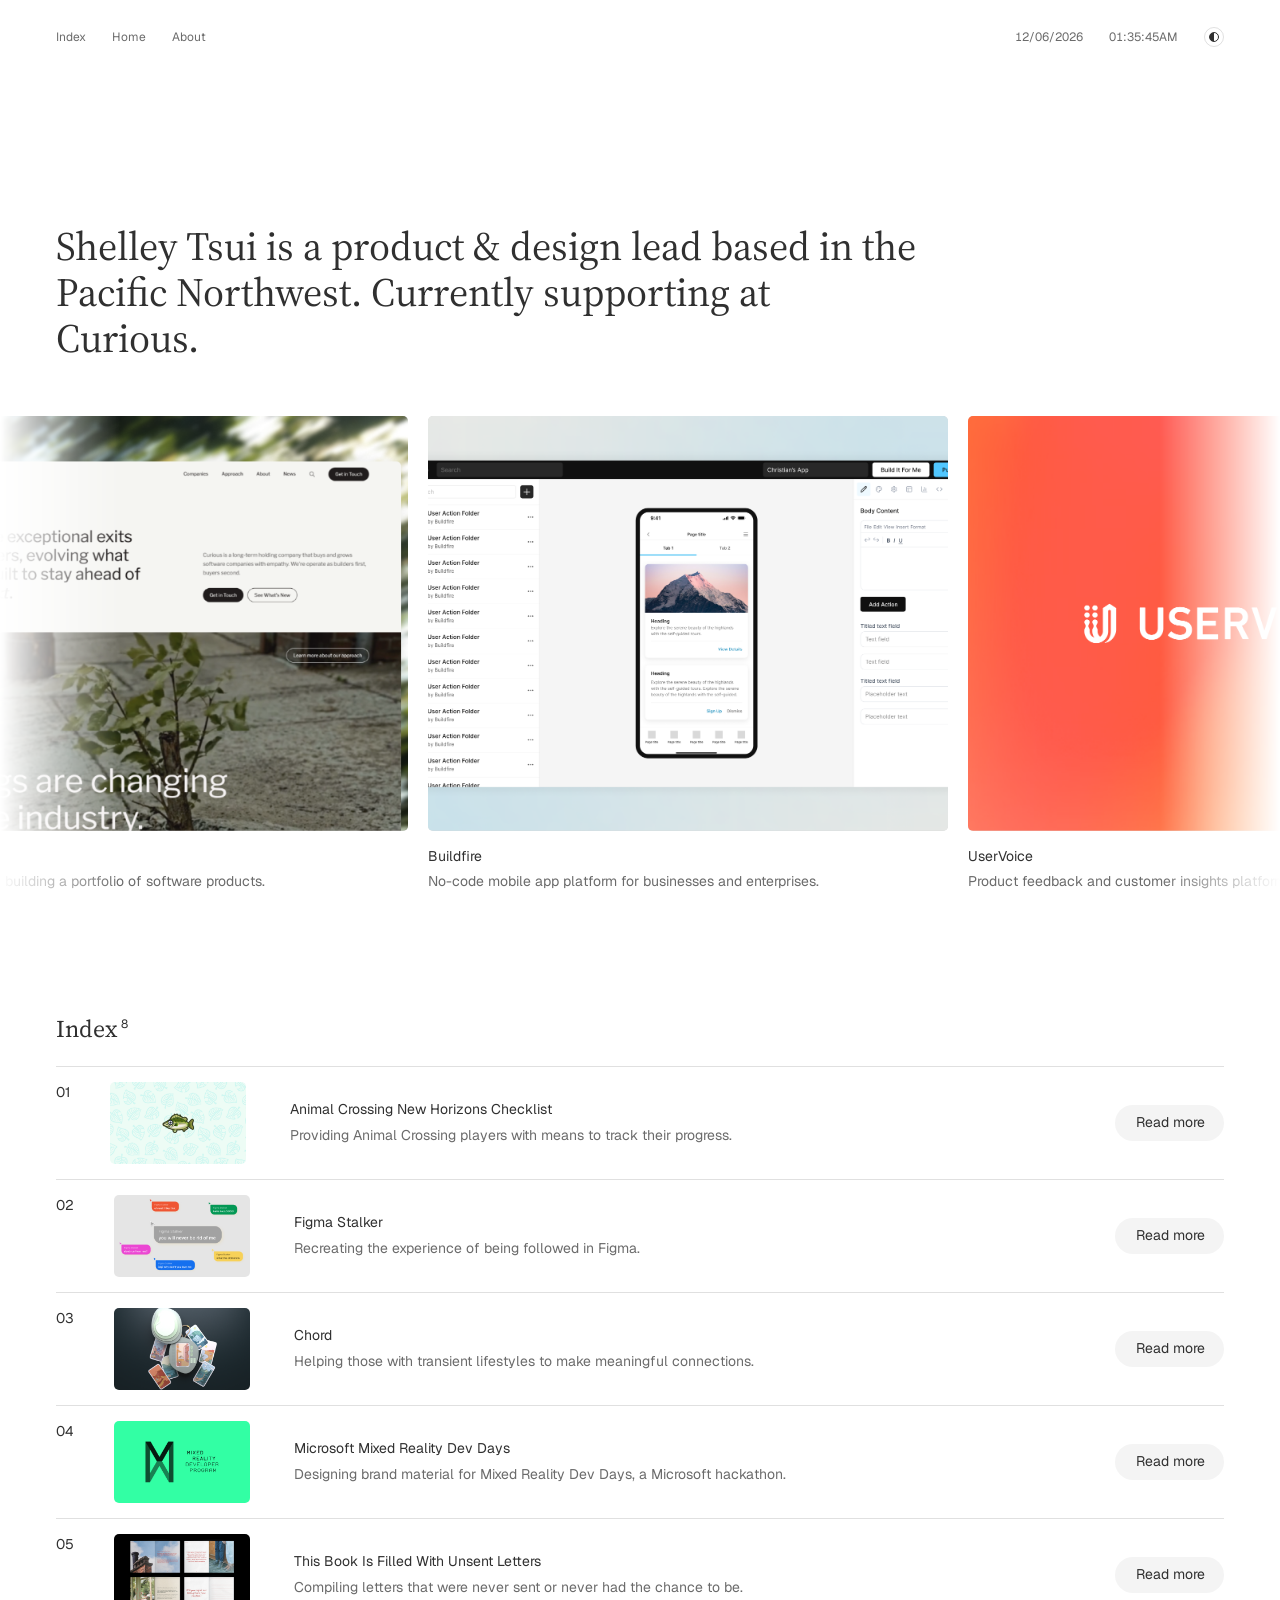
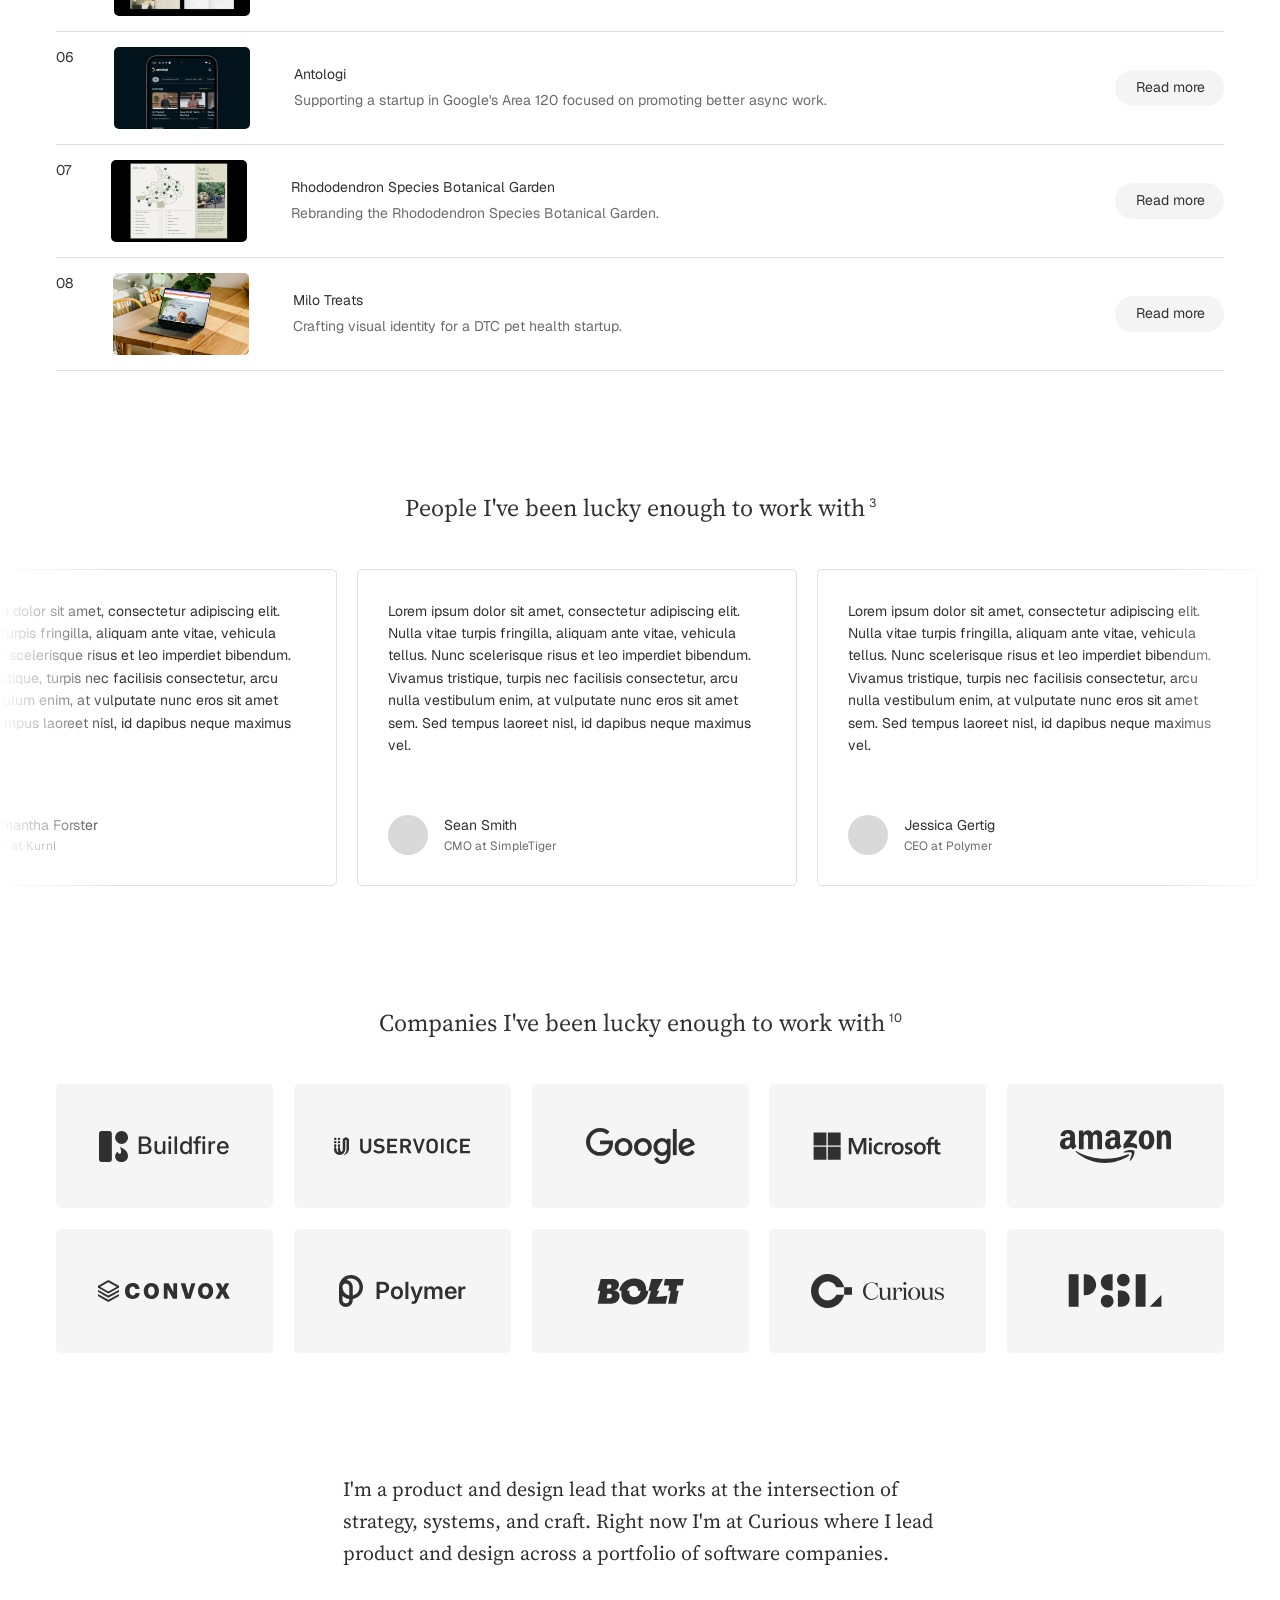
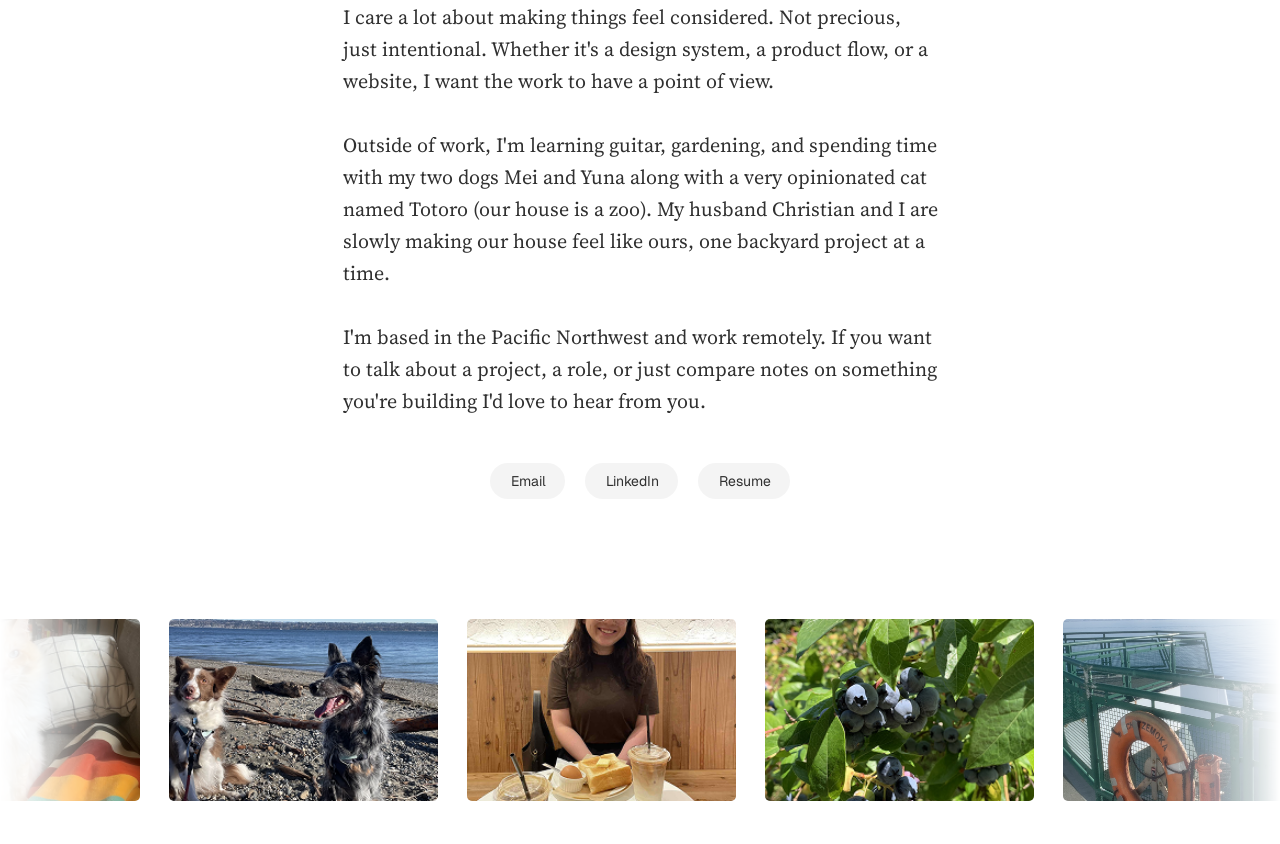
==== index.html @ ed786c02 "Keep the site out of search results while it is in progress noindex/nofollow on both pages. A robots" ====
<!DOCTYPE html>
<html lang="en">
<head>
  <meta charset="UTF-8" />
  <meta name="viewport" content="width=device-width, initial-scale=1.0" />
  <!-- Keeping the site out of search results while it is a work in progress.
       Delete this line to allow indexing. A robots.txt cannot do the job here:
       crawlers only read it from the host root (tsuishelley.github.io/robots.txt),
       which this repo does not serve. -->
  <meta name="robots" content="noindex, nofollow, noarchive, nosnippet, noimageindex" />
  <title>Shelley Tsui</title>
  <link rel="preconnect" href="https://fonts.googleapis.com" />
  <link rel="preconnect" href="https://fonts.gstatic.com" crossorigin />
  <link href="https://fonts.googleapis.com/css2?family=Geist:wght@400;500&family=Inter:wght@500;600&family=Source+Serif+4:opsz,wght@8..60,400&display=swap" rel="stylesheet" />
  <link rel="icon" type="image/png" href="images/favicon.png" />
  <link rel="stylesheet" href="styles.css" />
  <script src="theme.js"></script>
</head>
<body id="top">

  <header class="bar">
    <nav class="bar__nav">
      <a href="#index" class="bar__link">Index</a>
      <a href="#top" class="bar__link">Home</a>
      <a href="#about" class="bar__link">About</a>
    </nav>
    <div class="bar__right">
      <span class="bar__clock bar__date" id="clock-date"></span>
      <span class="bar__clock" id="clock-time"></span>
      <button class="theme-toggle" id="theme-toggle" aria-label="Toggle theme">
        <span class="theme-toggle__icon"></span>
      </button>
    </div>
  </header>

  <main>
    <section class="hero">
      <h1 class="hero__text">Shelley Tsui is a product &amp; design lead based in the Pacific Northwest. Currently supporting at Curious.</h1>
    </section>

    <div class="sections">

      <!-- Selected work -->
      <section class="featured reveal" aria-label="Selected work">
        <div class="marquee">
          <div class="marquee__track" data-loop>
            <article class="feature">
              <a href="project.html" class="feature__link">
                <img class="feature__image" src="images/curious.png" alt="Curious" />
              </a>
              <div class="meta">
                <h2 class="meta__title">Curious</h2>
                <p class="meta__desc">Holding company building a portfolio of software products.</p>
              </div>
            </article>
            <article class="feature">
              <a href="project.html" class="feature__link">
                <img class="feature__image" src="images/buildfire.png" alt="Buildfire" />
              </a>
              <div class="meta">
                <h2 class="meta__title">Buildfire</h2>
                <p class="meta__desc">No-code mobile app platform for businesses and enterprises.</p>
              </div>
            </article>
            <article class="feature">
              <a href="project.html" class="feature__link">
                <img class="feature__image" src="images/uservoice.png" alt="UserVoice" />
              </a>
              <div class="meta">
                <h2 class="meta__title">UserVoice</h2>
                <p class="meta__desc">Product feedback and customer insights platform.</p>
              </div>
            </article>
            <article class="feature">
              <a href="project.html" class="feature__link">
                <img class="feature__image" src="images/polymer.png" alt="Polymer" />
              </a>
              <div class="meta">
                <h2 class="meta__title">Polymer</h2>
                <p class="meta__desc">An applicant tracking system that streamlines the hiring process.</p>
              </div>
            </article>
            <article class="feature">
              <a href="project.html" class="feature__link">
                <img class="feature__image" src="images/convox.png" alt="Convox" />
              </a>
              <div class="meta">
                <h2 class="meta__title">Convox</h2>
                <p class="meta__desc">Open-source cloud deployment platform built on AWS.</p>
              </div>
            </article>
          </div>
        </div>
      </section>

      <!-- Index -->
      <section id="index" class="index reveal">
        <h2 class="s-title">Index<sup class="s-title__count">8</sup></h2>
        <ul class="index__list">

          <li class="index__item">
            <div class="index__row">
              <div class="index__lead">
                <span class="index__num">01</span>
                <div class="index__thumb" style="background-image:url('images/acnh.png')"></div>
              </div>
              <div class="index__info">
                <h3 class="index__title">Animal Crossing New Horizons Checklist</h3>
                <p class="index__desc">Providing Animal Crossing players with means to track their progress.</p>
              </div>
              <a href="project.html" class="pill-btn">Read more</a>
            </div>
          </li>

          <li class="index__item">
            <div class="index__row">
              <div class="index__lead">
                <span class="index__num">02</span>
                <div class="index__thumb" style="background-image:url('images/figma%20stalker.png')"></div>
              </div>
              <div class="index__info">
                <h3 class="index__title">Figma Stalker</h3>
                <p class="index__desc">Recreating the experience of being followed in Figma.</p>
              </div>
              <a href="project.html" class="pill-btn">Read more</a>
            </div>
          </li>

          <li class="index__item">
            <div class="index__row">
              <div class="index__lead">
                <span class="index__num">03</span>
                <div class="index__thumb" style="background-image:url('images/chord.png')"></div>
              </div>
              <div class="index__info">
                <h3 class="index__title">Chord</h3>
                <p class="index__desc">Helping those with transient lifestyles to make meaningful connections.</p>
              </div>
              <a href="project.html" class="pill-btn">Read more</a>
            </div>
          </li>

          <li class="index__item">
            <div class="index__row">
              <div class="index__lead">
                <span class="index__num">04</span>
                <div class="index__thumb" style="background-image:url('images/mrdd.png')"></div>
              </div>
              <div class="index__info">
                <h3 class="index__title">Microsoft Mixed Reality Dev Days</h3>
                <p class="index__desc">Designing brand material for Mixed Reality Dev Days, a Microsoft hackathon.</p>
              </div>
              <a href="project.html" class="pill-btn">Read more</a>
            </div>
          </li>

          <li class="index__item">
            <div class="index__row">
              <div class="index__lead">
                <span class="index__num">05</span>
                <div class="index__thumb" style="background-image:url('images/unsent-letters.png')"></div>
              </div>
              <div class="index__info">
                <h3 class="index__title">This Book Is Filled With Unsent Letters</h3>
                <p class="index__desc">Compiling letters that were never sent or never had the chance to be.</p>
              </div>
              <a href="project.html" class="pill-btn">Read more</a>
            </div>
          </li>

          <li class="index__item">
            <div class="index__row">
              <div class="index__lead">
                <span class="index__num">06</span>
                <div class="index__thumb" style="background-image:url('images/antologi.png')"></div>
              </div>
              <div class="index__info">
                <h3 class="index__title">Antologi</h3>
                <p class="index__desc">Supporting a startup in Google's Area 120 focused on promoting better async work.</p>
              </div>
              <a href="project.html" class="pill-btn">Read more</a>
            </div>
          </li>

          <li class="index__item">
            <div class="index__row">
              <div class="index__lead">
                <span class="index__num">07</span>
                <div class="index__thumb" style="background-image:url('images/rsbg.png')"></div>
              </div>
              <div class="index__info">
                <h3 class="index__title">Rhododendron Species Botanical Garden</h3>
                <p class="index__desc">Rebranding the Rhododendron Species Botanical Garden.</p>
              </div>
              <a href="project.html" class="pill-btn">Read more</a>
            </div>
          </li>

          <li class="index__item">
            <div class="index__row">
              <div class="index__lead">
                <span class="index__num">08</span>
                <div class="index__thumb" style="background-image:url('images/milo.png')"></div>
              </div>
              <div class="index__info">
                <h3 class="index__title">Milo Treats</h3>
                <p class="index__desc">Crafting visual identity for a DTC pet health startup.</p>
              </div>
              <a href="project.html" class="pill-btn">Read more</a>
            </div>
          </li>

        </ul>
      </section>

      <!-- People ─ PLACEHOLDER COPY: swap the three blockquotes for real quotes -->
      <section id="people" class="people reveal">
        <h2 class="s-title s-title--center">People I've been lucky enough to work with<sup class="s-title__count">3</sup></h2>
        <div class="marquee">
          <div class="marquee__track" data-loop>
            <figure class="quote">
              <blockquote class="quote__text">Lorem ipsum dolor sit amet, consectetur adipiscing elit. Nulla vitae turpis fringilla, aliquam ante vitae, vehicula tellus. Nunc scelerisque risus et leo imperdiet bibendum. Vivamus tristique, turpis nec facilisis consectetur, arcu nulla vestibulum enim, at vulputate nunc eros sit amet sem. Sed tempus laoreet nisl, id dapibus neque maximus vel.</blockquote>
              <figcaption class="quote__author">
                <div class="quote__avatar"></div>
                <div class="quote__who">
                  <span class="quote__name">Samantha Forster</span>
                  <span class="quote__role">SVP at Kurnl</span>
                </div>
              </figcaption>
            </figure>
            <figure class="quote">
              <blockquote class="quote__text">Lorem ipsum dolor sit amet, consectetur adipiscing elit. Nulla vitae turpis fringilla, aliquam ante vitae, vehicula tellus. Nunc scelerisque risus et leo imperdiet bibendum. Vivamus tristique, turpis nec facilisis consectetur, arcu nulla vestibulum enim, at vulputate nunc eros sit amet sem. Sed tempus laoreet nisl, id dapibus neque maximus vel.</blockquote>
              <figcaption class="quote__author">
                <div class="quote__avatar"></div>
                <div class="quote__who">
                  <span class="quote__name">Sean Smith</span>
                  <span class="quote__role">CMO at SimpleTiger</span>
                </div>
              </figcaption>
            </figure>
            <figure class="quote">
              <blockquote class="quote__text">Lorem ipsum dolor sit amet, consectetur adipiscing elit. Nulla vitae turpis fringilla, aliquam ante vitae, vehicula tellus. Nunc scelerisque risus et leo imperdiet bibendum. Vivamus tristique, turpis nec facilisis consectetur, arcu nulla vestibulum enim, at vulputate nunc eros sit amet sem. Sed tempus laoreet nisl, id dapibus neque maximus vel.</blockquote>
              <figcaption class="quote__author">
                <div class="quote__avatar"></div>
                <div class="quote__who">
                  <span class="quote__name">Jessica Gertig</span>
                  <span class="quote__role">CEO at Polymer</span>
                </div>
              </figcaption>
            </figure>
          </div>
        </div>
      </section>

      <!-- Companies ─ data-tooltip is the cursor-following hover blurb.
           Three still read "TODO: describe this work" (Amazon, Bolt, PSL). -->
      <section id="companies" class="companies reveal">
        <h2 class="s-title s-title--center">Companies I've been lucky enough to work with<sup class="s-title__count">10</sup></h2>
        <ul class="logo-grid">
          <li class="logo-tile" data-tooltip="Helping support in brand, product, and strategy when it comes to leadership">
            <div class="logo-lockup logo--buildfire">
              <img src="images/logos/buildfire-mark.svg" alt="" />
              <span class="logo-word">Buildfire</span>
            </div>
          </li>
          <li class="logo-tile" data-tooltip="Product and design work across their feedback and customer insights platform">
            <div class="logo-lockup logo--uservoice">
              <img src="images/logos/uservoice.svg" alt="UserVoice" />
            </div>
          </li>
          <li class="logo-tile" data-tooltip="Design support for Antologi, a startup inside Google's Area 120 focused on async work">
            <div class="logo-lockup logo--google">
              <img src="images/logos/google.svg" alt="Google" />
            </div>
          </li>
          <li class="logo-tile" data-tooltip="Brand material for Mixed Reality Dev Days, a Microsoft hackathon">
            <div class="logo-lockup logo--microsoft">
              <img src="images/logos/microsoft-tile.svg" alt="Microsoft" />
            </div>
          </li>
          <li class="logo-tile" data-tooltip="TODO: describe this work">
            <div class="logo-lockup logo--amazon">
              <img src="images/logos/amazon.svg" alt="Amazon" />
            </div>
          </li>
          <li class="logo-tile" data-tooltip="Product and design for an open-source cloud deployment platform built on AWS">
            <div class="logo-lockup logo--convox">
              <img class="logo-mark" src="images/logos/convox-mark.svg" alt="" />
              <img class="logo-type" src="images/logos/convox-word.svg" alt="Convox" />
            </div>
          </li>
          <li class="logo-tile" data-tooltip="Product and design for an applicant tracking system that streamlines hiring">
            <div class="logo-lockup logo--polymer">
              <img src="images/logos/polymer-mark.svg" alt="" />
              <span class="logo-word">Polymer</span>
            </div>
          </li>
          <li class="logo-tile" data-tooltip="TODO: describe this work">
            <div class="logo-lockup logo--bolt">
              <img src="images/logos/bolt-tile.svg" alt="Bolt" />
            </div>
          </li>
          <li class="logo-tile" data-tooltip="Leading product and design across a portfolio of software companies">
            <div class="logo-lockup logo--curious">
              <img class="logo-mark" src="images/logos/curious-mark.svg" alt="" />
              <img class="logo-type" src="images/logos/curious-word.svg" alt="Curious" />
            </div>
          </li>
          <li class="logo-tile" data-tooltip="TODO: describe this work">
            <div class="logo-lockup logo--psl">
              <img src="images/logos/psl-tile.svg" alt="PSL" />
            </div>
          </li>
        </ul>
      </section>

      <!-- About -->
      <section id="about" class="about reveal">
        <div class="about__bio">
          <p>I'm a product and design lead that works at the intersection of strategy, systems, and craft. Right now I'm at Curious where I lead product and design across a portfolio of software companies.</p>
          <p>I care a lot about making things feel considered. Not precious, just intentional. Whether it's a design system, a product flow, or a website, I want the work to have a point of view.</p>
          <p>Outside of work, I'm learning guitar, gardening, and spending time with my two dogs Mei and Yuna along with a very opinionated cat named Totoro (our house is a zoo). My husband Christian and I are slowly making our house feel like ours, one backyard project at a time.</p>
          <p>I'm based in the Pacific Northwest and work remotely. If you want to talk about a project, a role, or just compare notes on something you're building I'd love to hear from you.</p>
        </div>
        <div class="about__links">
          <a href="mailto:shelley@curious.vc" class="pill-btn">Email</a>
          <a href="https://www.linkedin.com/in/shelley-tsui/" class="pill-btn" target="_blank" rel="noopener">LinkedIn</a>
          <a href="#" class="pill-btn">Resume</a>
        </div>
      </section>

    </div>

    <!-- Photo strip -->
    <div class="marquee strip">
      <div class="marquee__track" data-loop>
        <div class="strip__slide" style="background-image:url('images/totoro.png')"></div>
        <div class="strip__slide" style="background-image:url('images/mei-and-yuna.png')"></div>
        <div class="strip__slide" style="background-image:url('images/japan-pic.png')"></div>
        <div class="strip__slide" style="background-image:url('images/blueberries.png')"></div>
        <div class="strip__slide" style="background-image:url('images/ferry.png')"></div>
        <div class="strip__slide" style="background-image:url('images/daisy.png')"></div>
      </div>
    </div>
  </main>

  <script>
    // Live date + time in the top bar, matching the design's 08/18/2026 · 02:10:48PM
    const dateEl = document.getElementById('clock-date');
    const timeEl = document.getElementById('clock-time');
    const pad = n => String(n).padStart(2, '0');

    function tick() {
      const d = new Date();
      dateEl.textContent = `${pad(d.getMonth() + 1)}/${pad(d.getDate())}/${d.getFullYear()}`;
      const h = d.getHours();
      timeEl.textContent = `${pad(h % 12 || 12)}:${pad(d.getMinutes())}:${pad(d.getSeconds())}${h < 12 ? 'AM' : 'PM'}`;
    }
    tick();
    setInterval(tick, 1000);

    // Marquees drift on their own, and hand off to normal horizontal
    // scrolling while the pointer is over them (or a card inside has focus).
    // Both modes move the same scrollLeft, so the handoff never jumps.
    const reducedMotion = matchMedia('(prefers-reduced-motion: reduce)');

    document.querySelectorAll('.marquee').forEach(marquee => {
      const track = marquee.querySelector('.marquee__track[data-loop]');
      if (!track) return;

      const originals = [...track.children];
      let setWidth = 0;
      let pos = 0;
      let hovered = false;
      let focused = false;
      let resumeTimer = null;

      function clone() {
        originals.forEach(node => {
          const copy = node.cloneNode(true);
          copy.setAttribute('aria-hidden', 'true');
          copy.querySelectorAll('a, button').forEach(el => el.setAttribute('tabindex', '-1'));
          track.append(copy);
        });
      }

      function build() {
        [...track.children].slice(originals.length).forEach(node => node.remove());
        marquee.classList.add('marquee--ready');
        setWidth = track.scrollWidth;
        // enough copies that the middle set always has a full screen on
        // either side of it, so wrapping by one set is never visible
        while (track.scrollWidth < setWidth * 2 + marquee.clientWidth) clone();
        pos = setWidth;
        marquee.scrollLeft = pos;
      }

      function wrap() {
        if (pos >= setWidth * 2) { pos -= setWidth; return true; }
        if (pos < setWidth) { pos += setWidth; return true; }
        return false;
      }

      let last = 0;
      function frame(now) {
        const dt = last ? Math.min((now - last) / 1000, 0.05) : 0;
        last = now;
        const paused = hovered || focused || reducedMotion.matches;

        if (paused) {
          pos = marquee.scrollLeft;
          if (wrap()) marquee.scrollLeft = pos;
        } else {
          pos += parseFloat(getComputedStyle(marquee).getPropertyValue('--marquee-speed')) * dt;
          wrap();
          marquee.scrollLeft = pos;
        }
        requestAnimationFrame(frame);
      }

      marquee.addEventListener('pointerenter', () => {
        clearTimeout(resumeTimer);
        hovered = true;
      });
      marquee.addEventListener('pointerleave', e => {
        clearTimeout(resumeTimer);
        // let touch momentum settle before taking the scroll back over
        const delay = e.pointerType === 'touch' ? 1200 : 0;
        resumeTimer = setTimeout(() => { hovered = false; }, delay);
      });
      marquee.addEventListener('focusin', () => { focused = true; });
      marquee.addEventListener('focusout', () => { focused = false; });

      let resizeTimer = null;
      addEventListener('resize', () => {
        clearTimeout(resizeTimer);
        resizeTimer = setTimeout(build, 200);
      });

      build();
      requestAnimationFrame(frame);
    });

    // One tooltip element, moved to the cursor while a company tile is hovered.
    const tip = document.createElement('div');
    tip.className = 'tooltip';
    tip.setAttribute('role', 'tooltip');
    document.body.append(tip);

    function placeTip(e) {
      const edge = 12;
      const { width, height } = tip.getBoundingClientRect();
      // keep it on screen horizontally, and drop it below the cursor when
      // there isn't room for it above
      const x = Math.min(Math.max(e.clientX, width / 2 + edge), innerWidth - width / 2 - edge);
      tip.classList.toggle('tooltip--flip', e.clientY - height - 14 < edge);
      tip.style.left = `${x}px`;
      tip.style.top = `${e.clientY}px`;
    }

    const hideTip = () => tip.classList.remove('tooltip--visible');

    document.querySelectorAll('.logo-tile[data-tooltip]').forEach(tile => {
      tile.addEventListener('pointerenter', e => {
        if (e.pointerType === 'touch') return;
        tip.textContent = tile.dataset.tooltip;
        placeTip(e);
        tip.classList.add('tooltip--visible');
      });
      tile.addEventListener('pointermove', placeTip);
      tile.addEventListener('pointerleave', hideTip);
    });

    // belt and braces: a tile can lose the pointer without a leave event
    // (cursor exits the window, page scrolls out from under it)
    addEventListener('scroll', hideTip, { passive: true });
    addEventListener('blur', hideTip);
    document.addEventListener('pointerleave', hideTip);

    const observer = new IntersectionObserver((entries) => {
      entries.forEach(entry => {
        if (entry.isIntersecting) {
          entry.target.classList.add('reveal--visible');
          observer.unobserve(entry.target);
        }
      });
    }, { threshold: 0.1 });

    document.querySelectorAll('.reveal').forEach(el => observer.observe(el));

    const itemObserver = new IntersectionObserver((entries) => {
      entries.forEach(entry => {
        if (entry.isIntersecting) {
          entry.target.querySelectorAll('.index__item').forEach((item, i) => {
            setTimeout(() => item.classList.add('fade-in'), i * 80);
          });
          itemObserver.unobserve(entry.target);
        }
      });
    }, { threshold: 0.05 });

    const indexSection = document.querySelector('.index');
    if (indexSection) itemObserver.observe(indexSection);
  </script>
</body>
</html>
---- styles.css ----
*, *::before, *::after {
  box-sizing: border-box;
  margin: 0;
  padding: 0;
}

::selection {
  background: #303030;
  color: #f7f7f7;
}

:root {
  --color-bg: #ffffff;
  --color-text: #303030;
  --color-text-muted: #6b6b6b;
  --color-pill-bg: rgba(48, 48, 48, 0.05);
  --color-pill-bg-hover: rgba(48, 48, 48, 0.1);
  --color-placeholder: #d9d9d9;
  --color-divider: rgba(48, 48, 48, 0.15);
  --color-tile: #f5f5f5;

  --font: 'Geist', sans-serif;
  --font-serif: 'Source Serif 4', 'Source Serif Pro', serif;
  --font-logo: 'Inter', sans-serif;

  --page-px: 102px;
  --section-gap: 160px;
  --radius: 5px;
  --bar-h: 73px;

  --logo-filter: none;
  --logo-color: var(--color-text);
}

[data-theme="dark"] {
  --color-bg: #141414;
  --color-text: #e6e6e6;
  --color-text-muted: #8f8f8f;
  --color-pill-bg: rgba(230, 230, 230, 0.07);
  --color-pill-bg-hover: rgba(230, 230, 230, 0.12);
  --color-placeholder: #2a2a2a;
  --color-divider: rgba(230, 230, 230, 0.12);
  --color-tile: rgba(230, 230, 230, 0.05);

  /* force the single-fill marks to pure white, whatever their source colour */
  --logo-filter: brightness(0) invert(1);
  --logo-color: #ffffff;
}

[data-theme="dark"] ::selection {
  background: #e6e6e6;
  color: #141414;
}

html {
  font-family: var(--font);
  font-size: 14px;
  background-color: var(--color-bg);
  color: var(--color-text);
  -webkit-font-smoothing: antialiased;
  scroll-behavior: smooth;
}

body {
  min-height: 100vh;
  max-width: 1440px;
  margin: 0 auto;
  background-color: var(--color-bg);
}

img {
  display: block;
  max-width: 100%;
}

/* ─── Top bar ─────────────────────────────────────────── */

.bar {
  position: sticky;
  top: 0;
  z-index: 10;
  height: var(--bar-h);
  display: flex;
  align-items: center;
  justify-content: space-between;
  gap: 24px;
  padding: 0 var(--page-px);
  background: var(--color-bg);
}

.bar__nav,
.bar__right {
  display: flex;
  align-items: center;
  gap: 26px;
  font-size: 12px;
  line-height: normal;
  color: var(--color-text-muted);
  white-space: nowrap;
}

.bar__link {
  color: var(--color-text-muted);
  text-decoration: none;
  transition: color 0.15s;
}

.bar__link:hover {
  color: var(--color-text);
}

.bar__clock {
  font-variant-numeric: tabular-nums;
}

/* ─── Theme toggle ────────────────────────────────────── */

.theme-toggle {
  width: 20px;
  height: 20px;
  border-radius: 50%;
  border: 1px solid var(--color-divider);
  background: transparent;
  cursor: pointer;
  padding: 0;
  display: flex;
  align-items: center;
  justify-content: center;
  transition: border-color 0.2s;
  flex-shrink: 0;
}

.theme-toggle:hover {
  border-color: var(--color-text);
}

/* half-filled circle: right half is text color, left half is bg */
.theme-toggle__icon {
  width: 10px;
  height: 10px;
  border-radius: 50%;
  background: linear-gradient(to right, var(--color-text) 50%, transparent 50%);
  border: 1px solid var(--color-text);
  box-sizing: border-box;
}

/* ─── Hero ────────────────────────────────────────────── */

.hero {
  padding: 202px var(--page-px) 0;
}

.hero__text {
  font-family: var(--font-serif);
  font-size: 48px;
  font-weight: 400;
  line-height: 1.15;
  color: var(--color-text);
  max-width: 865px;
}

/* ─── Sections wrapper ────────────────────────────────── */

.sections {
  display: flex;
  flex-direction: column;
  gap: var(--section-gap);
  padding: 55px var(--page-px) 0;
}

/* scroll offset so the sticky bar doesn't overlap headings */
#index,
#about,
#people,
#companies {
  scroll-margin-top: calc(var(--bar-h) + 20px);
}

/* ─── Section title + superscript counter ─────────────── */

.s-title {
  font-family: var(--font-serif);
  font-size: 24px;
  font-weight: 400;
  line-height: 1.4;
  color: var(--color-text);
}

.s-title--center {
  text-align: center;
}

.s-title__count {
  font-family: var(--font);
  font-size: 12px;
  font-weight: 400;
  line-height: 1;
  vertical-align: super;
  margin-left: 4px;
}

/* ─── Pill button ─────────────────────────────────────── */

.pill-btn {
  display: inline-flex;
  align-items: center;
  justify-content: center;
  height: 36px;
  padding: 8px 19px 8px 21px;
  background: var(--color-pill-bg);
  border: none;
  border-radius: 100px;
  font-family: var(--font);
  font-size: 14px;
  font-weight: 400;
  line-height: 1.5;
  color: var(--color-text);
  white-space: nowrap;
  cursor: pointer;
  text-decoration: none;
  transition: background 0.15s;
  flex-shrink: 0;
}

.pill-btn:hover {
  background: var(--color-pill-bg-hover);
}

/* ─── Marquee ─────────────────────────────────────────── */
/* A full-bleed row that auto-scrolls when idle and becomes a plain
   horizontal scroller while hovered/focused. Both modes drive the same
   native scrollLeft (see index.html), so handing off between them never
   jumps. JS clones the item set enough times that scrollLeft can be kept
   inside the middle set and wrapped by exactly one set width — seamless
   in either direction. The gap lives on each item rather than on the flex
   container so one set width includes its trailing gap. */

.marquee {
  position: relative;
  margin-left: calc(-1 * var(--page-px));
  margin-right: calc(-1 * var(--page-px));
  overflow-x: auto;
  overflow-y: hidden;
  overscroll-behavior-x: contain;
  scroll-behavior: auto;
  scrollbar-width: none;
  -ms-overflow-style: none;

  --marquee-gap: 20px;
  --marquee-speed: 60; /* px per second, read by JS */
  --marquee-fade: 120px;

  -webkit-mask-image: linear-gradient(to right, transparent, #000 var(--marquee-fade), #000 calc(100% - var(--marquee-fade)), transparent);
          mask-image: linear-gradient(to right, transparent, #000 var(--marquee-fade), #000 calc(100% - var(--marquee-fade)), transparent);
}

.marquee::-webkit-scrollbar {
  display: none;
}

.marquee__track {
  display: flex;
  align-items: stretch;
  width: max-content;
  /* before JS clones the set, keep the first item on the page gutter */
  padding-left: var(--page-px);
}

.marquee--ready .marquee__track {
  padding-left: 0;
}

.marquee__track > * {
  margin-right: var(--marquee-gap);
  flex-shrink: 0;
}

.people .marquee {
  --marquee-speed: 55;
}

/* ─── Featured work ───────────────────────────────────── */

.feature {
  display: flex;
  flex-direction: column;
  gap: 16px;
  width: 608px;
  flex-shrink: 0;
}

.feature__link {
  display: block;
  border-radius: var(--radius);
  overflow: hidden;
  background: var(--color-placeholder);
  aspect-ratio: 608 / 485;
}

.feature__image {
  width: 100%;
  height: 100%;
  object-fit: cover;
  transition: transform 0.35s ease;
}

.feature__link:hover .feature__image {
  transform: scale(1.03);
}

.meta {
  display: flex;
  flex-direction: column;
  gap: 5px;
}

.meta__title {
  font-size: 14px;
  font-weight: 400;
  line-height: 1.4;
  color: var(--color-text);
}

.meta__desc {
  font-size: 14px;
  font-weight: 400;
  line-height: 1.5;
  color: var(--color-text-muted);
}

/* ─── Index ───────────────────────────────────────────── */

.index {
  display: flex;
  flex-direction: column;
  gap: 20px;
}

.index__list {
  list-style: none;
  border-top: 1px solid var(--color-divider);
}

.index__item {
  border-bottom: 1px solid var(--color-divider);
  opacity: 0;
  transform: translateY(18px);
  transition: opacity 0.5s ease, transform 0.5s ease;
}

.index__item.fade-in {
  opacity: 1;
  transform: translateY(0);
}

.index__row {
  display: flex;
  align-items: center;
  gap: 56px;
  padding: 15px 0;
}

.index__lead {
  display: flex;
  align-items: flex-start;
  gap: 40px;
  flex-shrink: 0;
}

.index__num {
  font-size: 14px;
  line-height: 1.5;
  color: var(--color-text);
  flex-shrink: 0;
}

.index__thumb {
  width: 136px;
  height: 82px;
  border-radius: var(--radius);
  background-color: var(--color-placeholder);
  background-size: cover;
  background-position: center;
  flex-shrink: 0;
}

.index__info {
  flex: 1 0 0;
  min-width: 0;
  display: flex;
  flex-direction: column;
  justify-content: center;
  gap: 5px;
}

.index__title {
  font-size: 14px;
  font-weight: 400;
  line-height: 1.4;
  color: var(--color-text);
}

.index__desc {
  font-size: 14px;
  font-weight: 400;
  line-height: 1.5;
  color: var(--color-text-muted);
}

/* ─── People / testimonials ───────────────────────────── */

.people,
.companies {
  display: flex;
  flex-direction: column;
  gap: 44px;
}

.quote {
  display: flex;
  flex-direction: column;
  gap: 59px;
  width: 506px;
  flex-shrink: 0;
  padding: 30px;
  border: 1px solid var(--color-divider);
  border-radius: var(--radius);
}

.quote__text {
  font-size: 14px;
  font-weight: 400;
  line-height: 1.6;
  color: var(--color-text);
}

.quote__author {
  display: flex;
  align-items: center;
  gap: 16px;
  margin-top: auto;
}

.quote__avatar {
  width: 40px;
  height: 40px;
  border-radius: 50%;
  background-color: var(--color-placeholder);
  background-size: cover;
  background-position: center;
  flex-shrink: 0;
}

.quote__who {
  display: flex;
  flex-direction: column;
  gap: 2px;
}

.quote__name {
  font-size: 14px;
  line-height: 1.4;
  color: var(--color-text);
}

.quote__role {
  font-size: 12px;
  line-height: 1.5;
  color: var(--color-text-muted);
}

/* ─── Companies ───────────────────────────────────────── */

.logo-grid {
  list-style: none;
  display: grid;
  grid-template-columns: repeat(5, 1fr);
  gap: 21px;
}

.logo-tile {
  container-type: inline-size;
  display: flex;
  align-items: center;
  justify-content: center;
  aspect-ratio: 230 / 131.826;
  border-radius: var(--radius);
  background: var(--color-tile);
}

.logo-lockup {
  display: flex;
  align-items: center;
}

.logo-tile img {
  filter: var(--logo-filter);
}

.logo-word {
  font-family: var(--font-logo);
  color: var(--logo-color);
  line-height: 1;
  white-space: nowrap;
}

/* Each mark keeps the outer/inner geometry it has in the design, expressed
   as a share of the tile width (1cqw = 1% of tile) so it scales cleanly. */
.logo--buildfire { gap: 3.800cqw; }
.logo--buildfire img { width: 13.535cqw; height: 14.368cqw; }
.logo--buildfire .logo-word { font-size: 11.130cqw; font-weight: 500; }

.logo--uservoice img { width: 62.818cqw; height: 8.602cqw; }

.logo--google img { width: 50.438cqw; height: 16.575cqw; }

.logo--microsoft img { width: 100cqw; height: 57.316cqw; }

.logo--amazon img { width: 50.836cqw; height: 15.319cqw; }

.logo--convox { gap: 2.926cqw; }
.logo--convox .logo-mark { width: 9.377cqw; height: 10.088cqw; }
.logo--convox .logo-type { width: 48.635cqw; height: 7.130cqw; }

.logo--polymer { gap: 5.848cqw; }
.logo--polymer img { width: 11.116cqw; height: 14.673cqw; }
.logo--polymer .logo-word { font-size: 10.888cqw; font-weight: 600; }

.logo--bolt img { width: 100cqw; height: 57.316cqw; }

.logo--curious { gap: 5.074cqw; }
.logo--curious .logo-mark { width: 19.235cqw; height: 15.749cqw; }
.logo--curious .logo-type { width: 37.145cqw; height: 8.236cqw; }

.logo--psl img { width: 100cqw; height: 57.316cqw; }

/* ─── Cursor tooltip ──────────────────────────────────── */

.tooltip {
  position: fixed;
  top: 0;
  left: 0;
  z-index: 100;
  max-width: 243px;
  padding: 14px 16px;
  border-radius: var(--radius);
  background: var(--color-text);
  color: var(--color-bg);
  font-family: var(--font);
  font-size: 12px;
  font-weight: 400;
  line-height: normal;
  text-align: center;
  text-wrap: balance;
  pointer-events: none;
  opacity: 0;
  transition: opacity 0.15s ease;
  /* sits above the cursor; --tip-flip swaps it below near the top edge */
  transform: translate(-50%, calc(-100% - 14px));
}

.tooltip--flip {
  transform: translate(-50%, 14px);
}

.tooltip--visible {
  opacity: 1;
}

/* ─── About ───────────────────────────────────────────── */

.about {
  display: flex;
  flex-direction: column;
  align-items: center;
  gap: 46px;
}

.about__bio {
  max-width: 595px;
  font-family: var(--font-serif);
  font-size: 20px;
  font-weight: 400;
  line-height: 1.6;
  color: var(--color-text);
}

.about__bio p + p {
  margin-top: 1.6em;
}

.about__links {
  display: flex;
  align-items: center;
  justify-content: center;
  gap: 20px;
  flex-wrap: wrap;
}

/* ─── Photo strip ─────────────────────────────────────── */

.strip {
  /* already outside the padded container, so it needs no bleed */
  margin: var(--section-gap) 0 0;
  padding-bottom: 43px;
  --marquee-gap: 29px;
  --marquee-speed: 69;
}

.strip .marquee__track {
  padding-left: 0;
}

.strip__slide {
  width: 269px;
  height: 182px;
  border-radius: var(--radius);
  flex-shrink: 0;
  background-color: var(--color-placeholder);
  background-size: cover;
  background-position: center;
}

/* ─── Scroll reveal ───────────────────────────────────── */

.reveal {
  opacity: 0;
  transform: translateY(40px);
  transition: opacity 0.7s ease, transform 0.7s ease;
}

.reveal--visible {
  opacity: 1;
  transform: translateY(0);
}

@media (prefers-reduced-motion: reduce) {
  html { scroll-behavior: auto; }
  .reveal,
  .index__item { opacity: 1; transform: none; transition: none; }
  /* .marquee auto-scroll is disabled in JS; it stays hand-scrollable */
}

/* ─── Responsive ──────────────────────────────────────── */

@media (max-width: 1280px) {
  :root {
    --page-px: 56px;
    --section-gap: 120px;
  }

  .hero {
    padding-top: 150px;
  }

  .hero__text {
    font-size: 40px;
  }

  .feature {
    width: 520px;
  }

  .quote {
    width: 440px;
  }

  .index__row {
    gap: 44px;
  }
}

@media (max-width: 900px) {
  :root {
    --page-px: 32px;
    --section-gap: 96px;
  }

  .hero {
    padding-top: 96px;
  }

  .hero__text {
    font-size: 30px;
  }

  .feature {
    width: 72vw;
  }

  .quote {
    width: 76vw;
    gap: 36px;
  }

  .logo-grid {
    grid-template-columns: repeat(3, 1fr);
  }

  .index__row {
    gap: 32px;
  }

  .index__lead {
    gap: 20px;
  }

  .about__bio {
    font-size: 18px;
  }
}

@media (max-width: 640px) {
  :root {
    --page-px: 20px;
    --section-gap: 72px;
  }

  .bar {
    gap: 12px;
  }

  .bar__nav,
  .bar__right {
    gap: 14px;
    font-size: 11px;
  }

  /* the date is the first thing to go when the bar gets tight */
  .bar__date {
    display: none;
  }

  .hero {
    padding-top: 64px;
  }

  .hero__text {
    font-size: 24px;
  }

  .sections {
    padding-top: 40px;
  }

  .feature {
    width: 82vw;
  }

  .quote {
    width: 84vw;
  }

  .s-title {
    font-size: 20px;
  }

  .logo-grid {
    grid-template-columns: repeat(2, 1fr);
    gap: 12px;
  }

  .index__row {
    gap: 20px;
    align-items: flex-start;
  }

  .index__lead {
    gap: 14px;
  }

  .index__thumb {
    display: none;
  }

  .index__info {
    padding-right: 8px;
  }

  .about__bio {
    font-size: 16px;
  }

  .about__links {
    gap: 12px;
  }

  .marquee {
    --marquee-fade: 48px;
  }

  .strip__slide {
    width: 200px;
    height: 135px;
  }
}
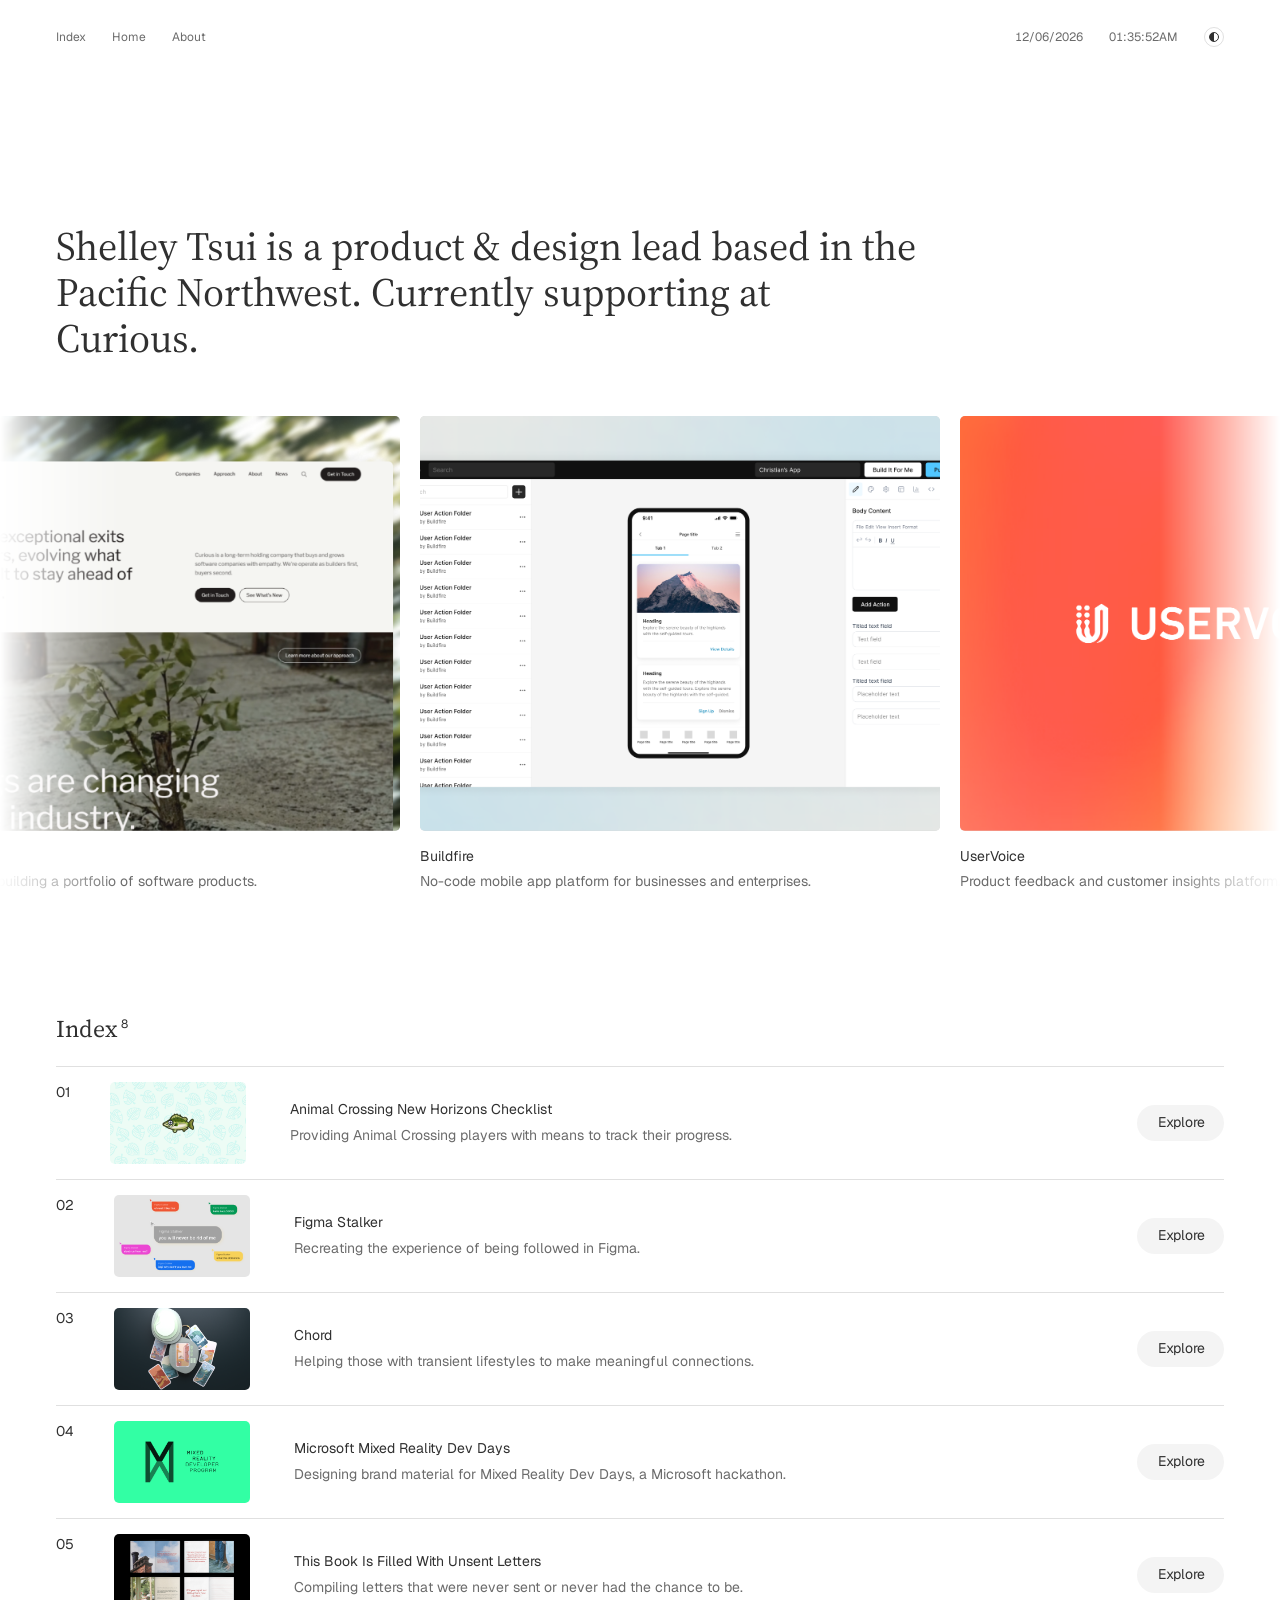
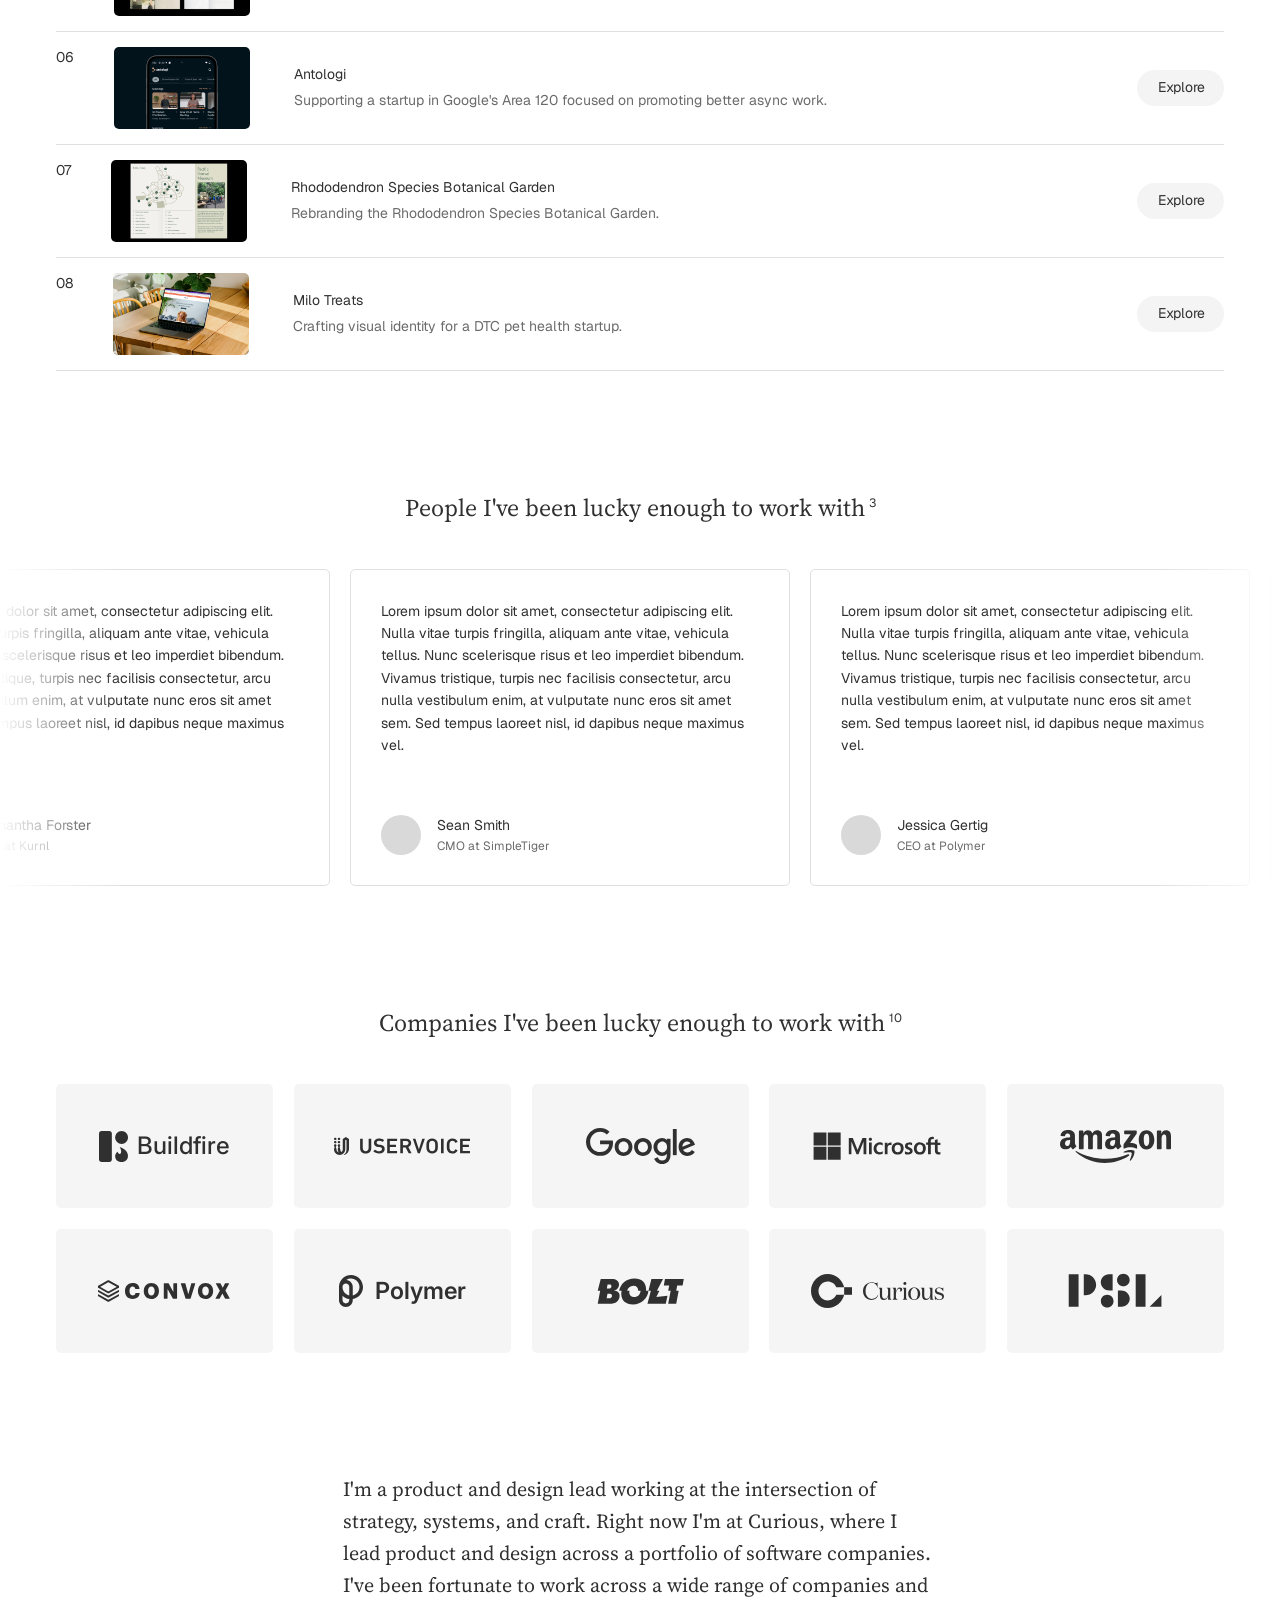
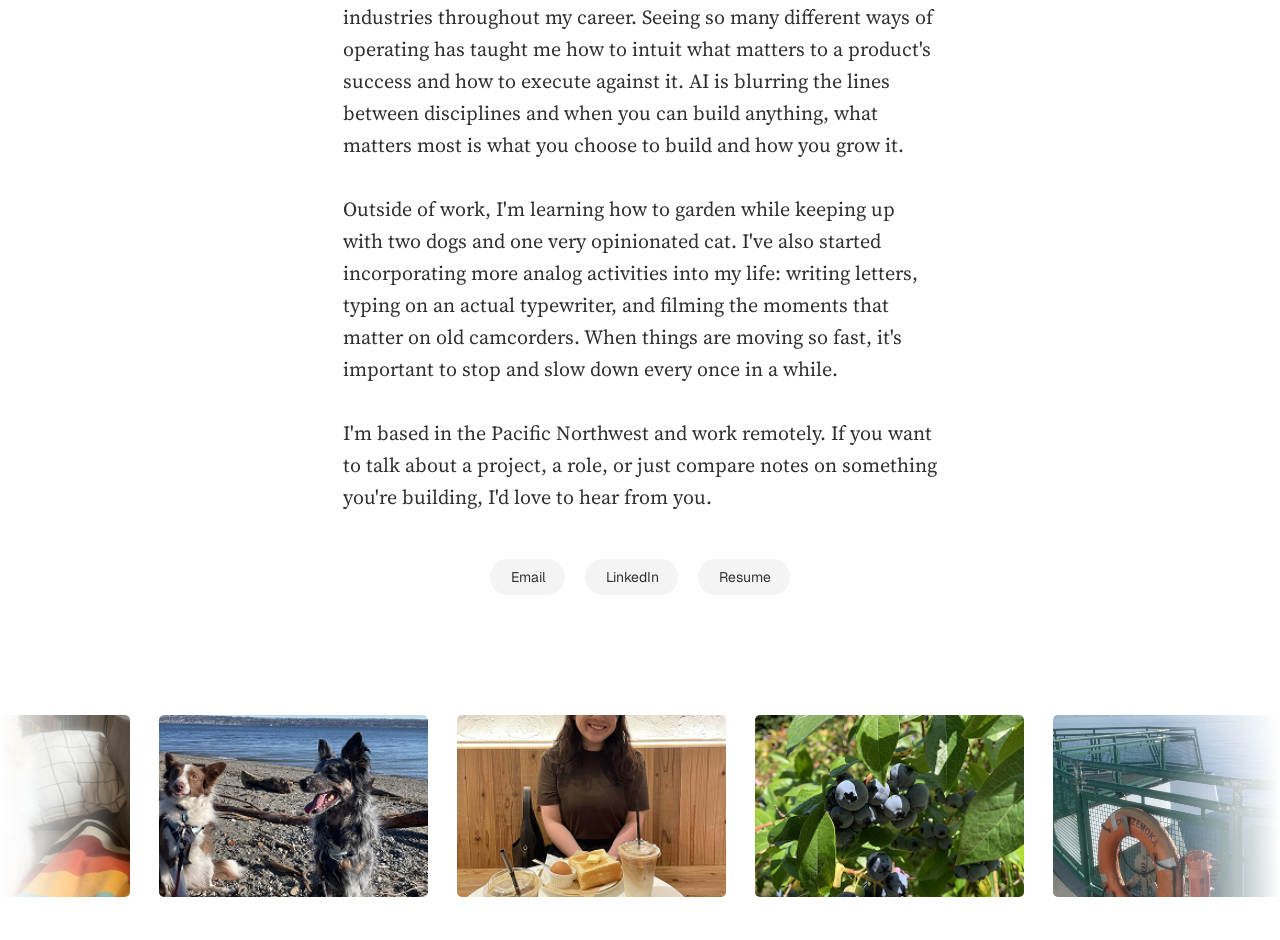
==== commit 0108f174: "Real about copy, company tooltip text, matching project nav - Replace the about section with the fin" ====
--- a/index.html
+++ b/index.html
@@ -3,10 +3,6 @@
 <head>
   <meta charset="UTF-8" />
   <meta name="viewport" content="width=device-width, initial-scale=1.0" />
-  <!-- Keeping the site out of search results while it is a work in progress.
-       Delete this line to allow indexing. A robots.txt cannot do the job here:
-       crawlers only read it from the host root (tsuishelley.github.io/robots.txt),
-       which this repo does not serve. -->
   <meta name="robots" content="noindex, nofollow, noarchive, nosnippet, noimageindex" />
   <title>Shelley Tsui</title>
   <link rel="preconnect" href="https://fonts.googleapis.com" />
@@ -108,7 +104,7 @@
                 <h3 class="index__title">Animal Crossing New Horizons Checklist</h3>
                 <p class="index__desc">Providing Animal Crossing players with means to track their progress.</p>
               </div>
-              <a href="project.html" class="pill-btn">Read more</a>
+              <a href="project.html" class="pill-btn">Explore</a>
             </div>
           </li>
 
@@ -122,7 +118,7 @@
                 <h3 class="index__title">Figma Stalker</h3>
                 <p class="index__desc">Recreating the experience of being followed in Figma.</p>
               </div>
-              <a href="project.html" class="pill-btn">Read more</a>
+              <a href="project.html" class="pill-btn">Explore</a>
             </div>
           </li>
 
@@ -136,7 +132,7 @@
                 <h3 class="index__title">Chord</h3>
                 <p class="index__desc">Helping those with transient lifestyles to make meaningful connections.</p>
               </div>
-              <a href="project.html" class="pill-btn">Read more</a>
+              <a href="project.html" class="pill-btn">Explore</a>
             </div>
           </li>
 
@@ -150,7 +146,7 @@
                 <h3 class="index__title">Microsoft Mixed Reality Dev Days</h3>
                 <p class="index__desc">Designing brand material for Mixed Reality Dev Days, a Microsoft hackathon.</p>
               </div>
-              <a href="project.html" class="pill-btn">Read more</a>
+              <a href="project.html" class="pill-btn">Explore</a>
             </div>
           </li>
 
@@ -164,7 +160,7 @@
                 <h3 class="index__title">This Book Is Filled With Unsent Letters</h3>
                 <p class="index__desc">Compiling letters that were never sent or never had the chance to be.</p>
               </div>
-              <a href="project.html" class="pill-btn">Read more</a>
+              <a href="project.html" class="pill-btn">Explore</a>
             </div>
           </li>
 
@@ -178,7 +174,7 @@
                 <h3 class="index__title">Antologi</h3>
                 <p class="index__desc">Supporting a startup in Google's Area 120 focused on promoting better async work.</p>
               </div>
-              <a href="project.html" class="pill-btn">Read more</a>
+              <a href="project.html" class="pill-btn">Explore</a>
             </div>
           </li>
 
@@ -192,7 +188,7 @@
                 <h3 class="index__title">Rhododendron Species Botanical Garden</h3>
                 <p class="index__desc">Rebranding the Rhododendron Species Botanical Garden.</p>
               </div>
-              <a href="project.html" class="pill-btn">Read more</a>
+              <a href="project.html" class="pill-btn">Explore</a>
             </div>
           </li>
 
@@ -206,7 +202,7 @@
                 <h3 class="index__title">Milo Treats</h3>
                 <p class="index__desc">Crafting visual identity for a DTC pet health startup.</p>
               </div>
-              <a href="project.html" class="pill-btn">Read more</a>
+              <a href="project.html" class="pill-btn">Explore</a>
             </div>
           </li>
 
@@ -252,8 +248,7 @@
         </div>
       </section>
 
-      <!-- Companies ─ data-tooltip is the cursor-following hover blurb.
-           Three still read "TODO: describe this work" (Amazon, Bolt, PSL). -->
+      <!-- Companies ─ data-tooltip is the cursor-following hover blurb -->
       <section id="companies" class="companies reveal">
         <h2 class="s-title s-title--center">Companies I've been lucky enough to work with<sup class="s-title__count">10</sup></h2>
         <ul class="logo-grid">
@@ -263,50 +258,50 @@
               <span class="logo-word">Buildfire</span>
             </div>
           </li>
-          <li class="logo-tile" data-tooltip="Product and design work across their feedback and customer insights platform">
+          <li class="logo-tile" data-tooltip="Design and marketing for UserVoice, a customer intelligence platform.">
             <div class="logo-lockup logo--uservoice">
               <img src="images/logos/uservoice.svg" alt="UserVoice" />
             </div>
           </li>
-          <li class="logo-tile" data-tooltip="Design support for Antologi, a startup inside Google's Area 120 focused on async work">
+          <li class="logo-tile" data-tooltip="Long-term product design support for Antologi, a startup in Area 120.">
             <div class="logo-lockup logo--google">
               <img src="images/logos/google.svg" alt="Google" />
             </div>
           </li>
-          <li class="logo-tile" data-tooltip="Brand material for Mixed Reality Dev Days, a Microsoft hackathon">
+          <li class="logo-tile" data-tooltip="Envisioning work for Microsoft employees and design for Mixed Reality.">
             <div class="logo-lockup logo--microsoft">
               <img src="images/logos/microsoft-tile.svg" alt="Microsoft" />
             </div>
           </li>
-          <li class="logo-tile" data-tooltip="TODO: describe this work">
+          <li class="logo-tile" data-tooltip="Design work for Amazon's Devices Design Group on the future of home.">
             <div class="logo-lockup logo--amazon">
               <img src="images/logos/amazon.svg" alt="Amazon" />
             </div>
           </li>
-          <li class="logo-tile" data-tooltip="Product and design for an open-source cloud deployment platform built on AWS">
+          <li class="logo-tile" data-tooltip="Product and design support for an open-source cloud deployment platform.">
             <div class="logo-lockup logo--convox">
               <img class="logo-mark" src="images/logos/convox-mark.svg" alt="" />
               <img class="logo-type" src="images/logos/convox-word.svg" alt="Convox" />
             </div>
           </li>
-          <li class="logo-tile" data-tooltip="Product and design for an applicant tracking system that streamlines hiring">
+          <li class="logo-tile" data-tooltip="Brand refresh and design support for an ATS that streamlines hiring.">
             <div class="logo-lockup logo--polymer">
               <img src="images/logos/polymer-mark.svg" alt="" />
               <span class="logo-word">Polymer</span>
             </div>
           </li>
-          <li class="logo-tile" data-tooltip="TODO: describe this work">
+          <li class="logo-tile" data-tooltip="Website design for Bolt, a Canadian ISP built on the Kurnl network.">
             <div class="logo-lockup logo--bolt">
               <img src="images/logos/bolt-tile.svg" alt="Bolt" />
             </div>
           </li>
-          <li class="logo-tile" data-tooltip="Leading product and design across a portfolio of software companies">
+          <li class="logo-tile" data-tooltip="Supporting portfolio companies and building an AI-native growth engine.">
             <div class="logo-lockup logo--curious">
               <img class="logo-mark" src="images/logos/curious-mark.svg" alt="" />
               <img class="logo-type" src="images/logos/curious-word.svg" alt="Curious" />
             </div>
           </li>
-          <li class="logo-tile" data-tooltip="TODO: describe this work">
+          <li class="logo-tile" data-tooltip="Freelance design work during their collaborative sprint weeks.">
             <div class="logo-lockup logo--psl">
               <img src="images/logos/psl-tile.svg" alt="PSL" />
             </div>
@@ -317,13 +312,12 @@
       <!-- About -->
       <section id="about" class="about reveal">
         <div class="about__bio">
-          <p>I'm a product and design lead that works at the intersection of strategy, systems, and craft. Right now I'm at Curious where I lead product and design across a portfolio of software companies.</p>
-          <p>I care a lot about making things feel considered. Not precious, just intentional. Whether it's a design system, a product flow, or a website, I want the work to have a point of view.</p>
-          <p>Outside of work, I'm learning guitar, gardening, and spending time with my two dogs Mei and Yuna along with a very opinionated cat named Totoro (our house is a zoo). My husband Christian and I are slowly making our house feel like ours, one backyard project at a time.</p>
-          <p>I'm based in the Pacific Northwest and work remotely. If you want to talk about a project, a role, or just compare notes on something you're building I'd love to hear from you.</p>
+          <p>I'm a product and design lead working at the intersection of strategy, systems, and craft. Right now I'm at Curious, where I lead product and design across a portfolio of software companies. I've been fortunate to work across a wide range of companies and industries throughout my career. Seeing so many different ways of operating has taught me how to intuit what matters to a product's success and how to execute against it. AI is blurring the lines between disciplines and when you can build anything, what matters most is what you choose to build and how you grow it.</p>
+          <p>Outside of work, I'm learning how to garden while keeping up with two dogs and one very opinionated cat. I've also started incorporating more analog activities into my life: writing letters, typing on an actual typewriter, and filming the moments that matter on old camcorders. When things are moving so fast, it's important to stop and slow down every once in a while.</p>
+          <p>I'm based in the Pacific Northwest and work remotely. If you want to talk about a project, a role, or just compare notes on something you're building, I'd love to hear from you.</p>
         </div>
         <div class="about__links">
-          <a href="mailto:shelley@curious.vc" class="pill-btn">Email</a>
+          <a href="mailto:tsuishelley@gmail.com" class="pill-btn">Email</a>
           <a href="https://www.linkedin.com/in/shelley-tsui/" class="pill-btn" target="_blank" rel="noopener">LinkedIn</a>
           <a href="#" class="pill-btn">Resume</a>
         </div>
--- a/styles.css
+++ b/styles.css
@@ -541,7 +541,9 @@
   top: 0;
   left: 0;
   z-index: 100;
-  max-width: 243px;
+  /* 260px is the narrowest width at which every blurb still fits on two
+     lines; 272 leaves a little headroom. Widen if the copy gets longer. */
+  max-width: min(272px, calc(100vw - 24px));
   padding: 14px 16px;
   border-radius: var(--radius);
   background: var(--color-text);
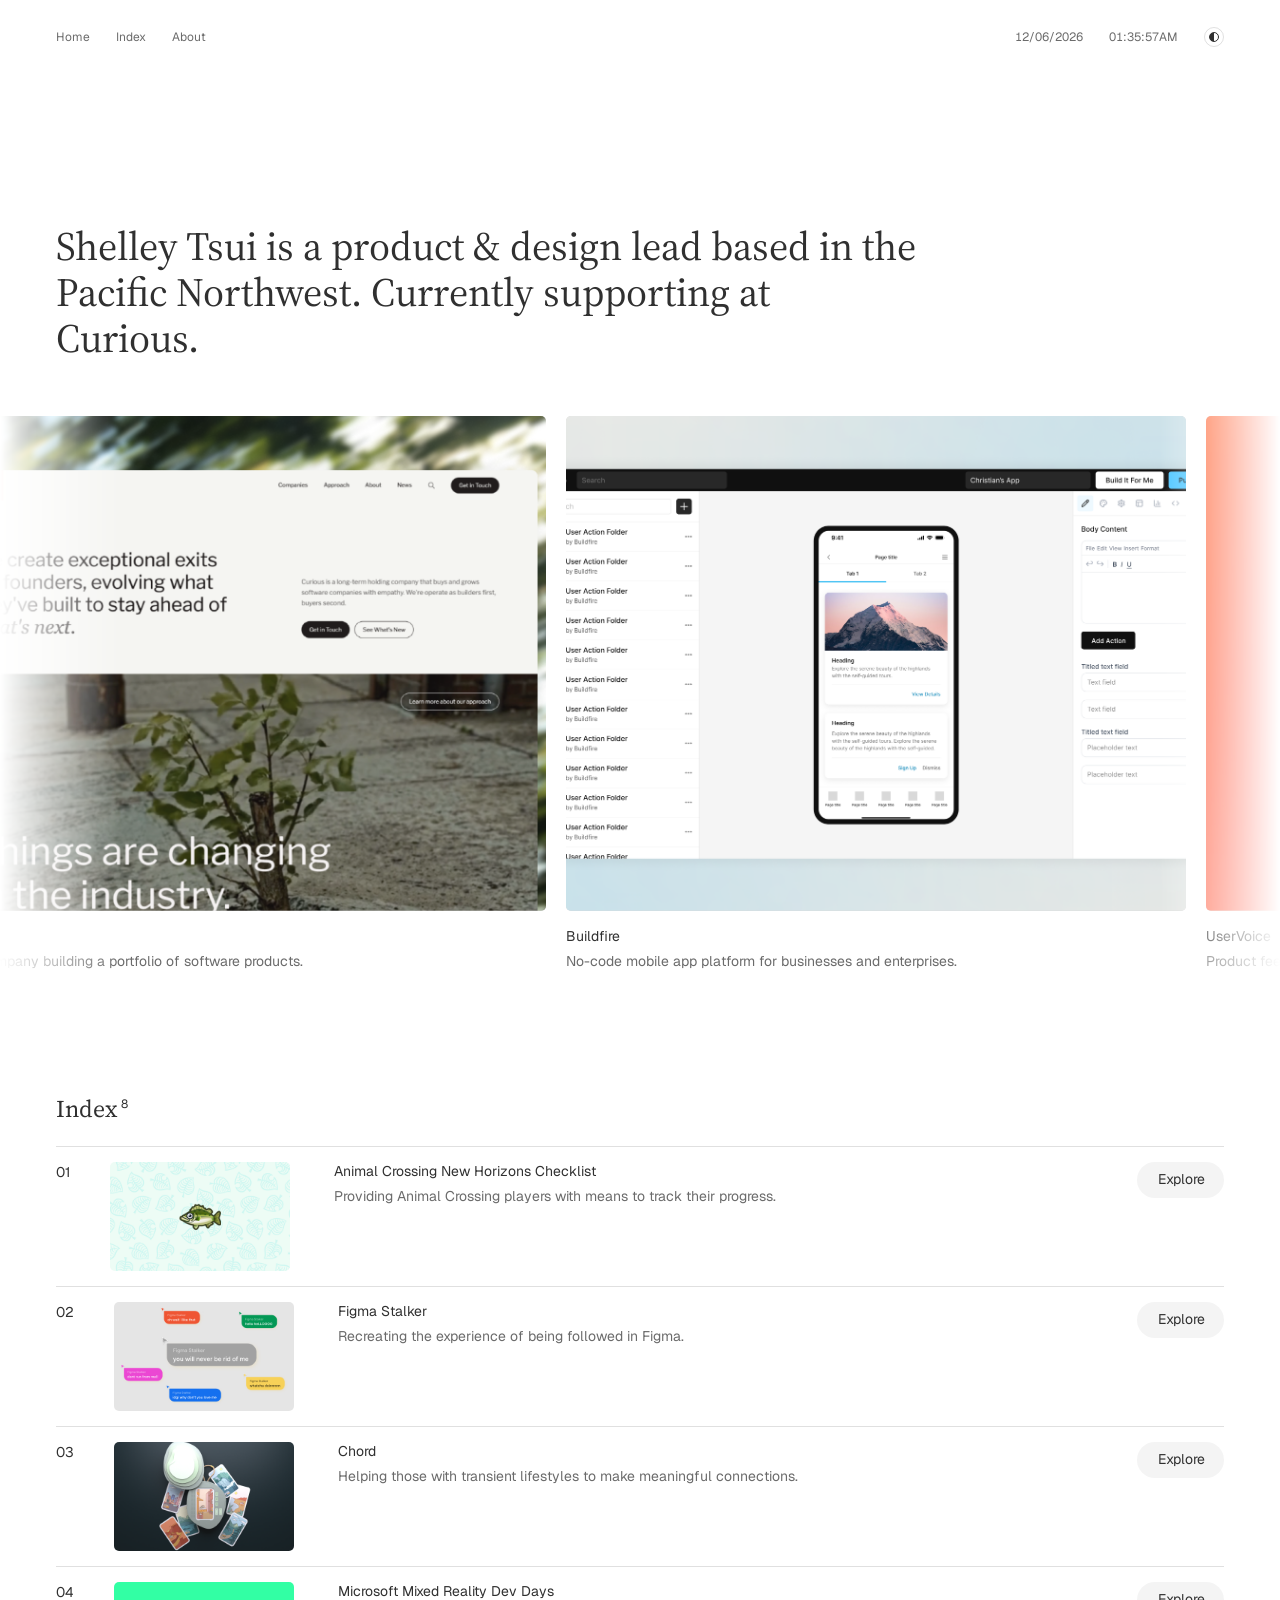
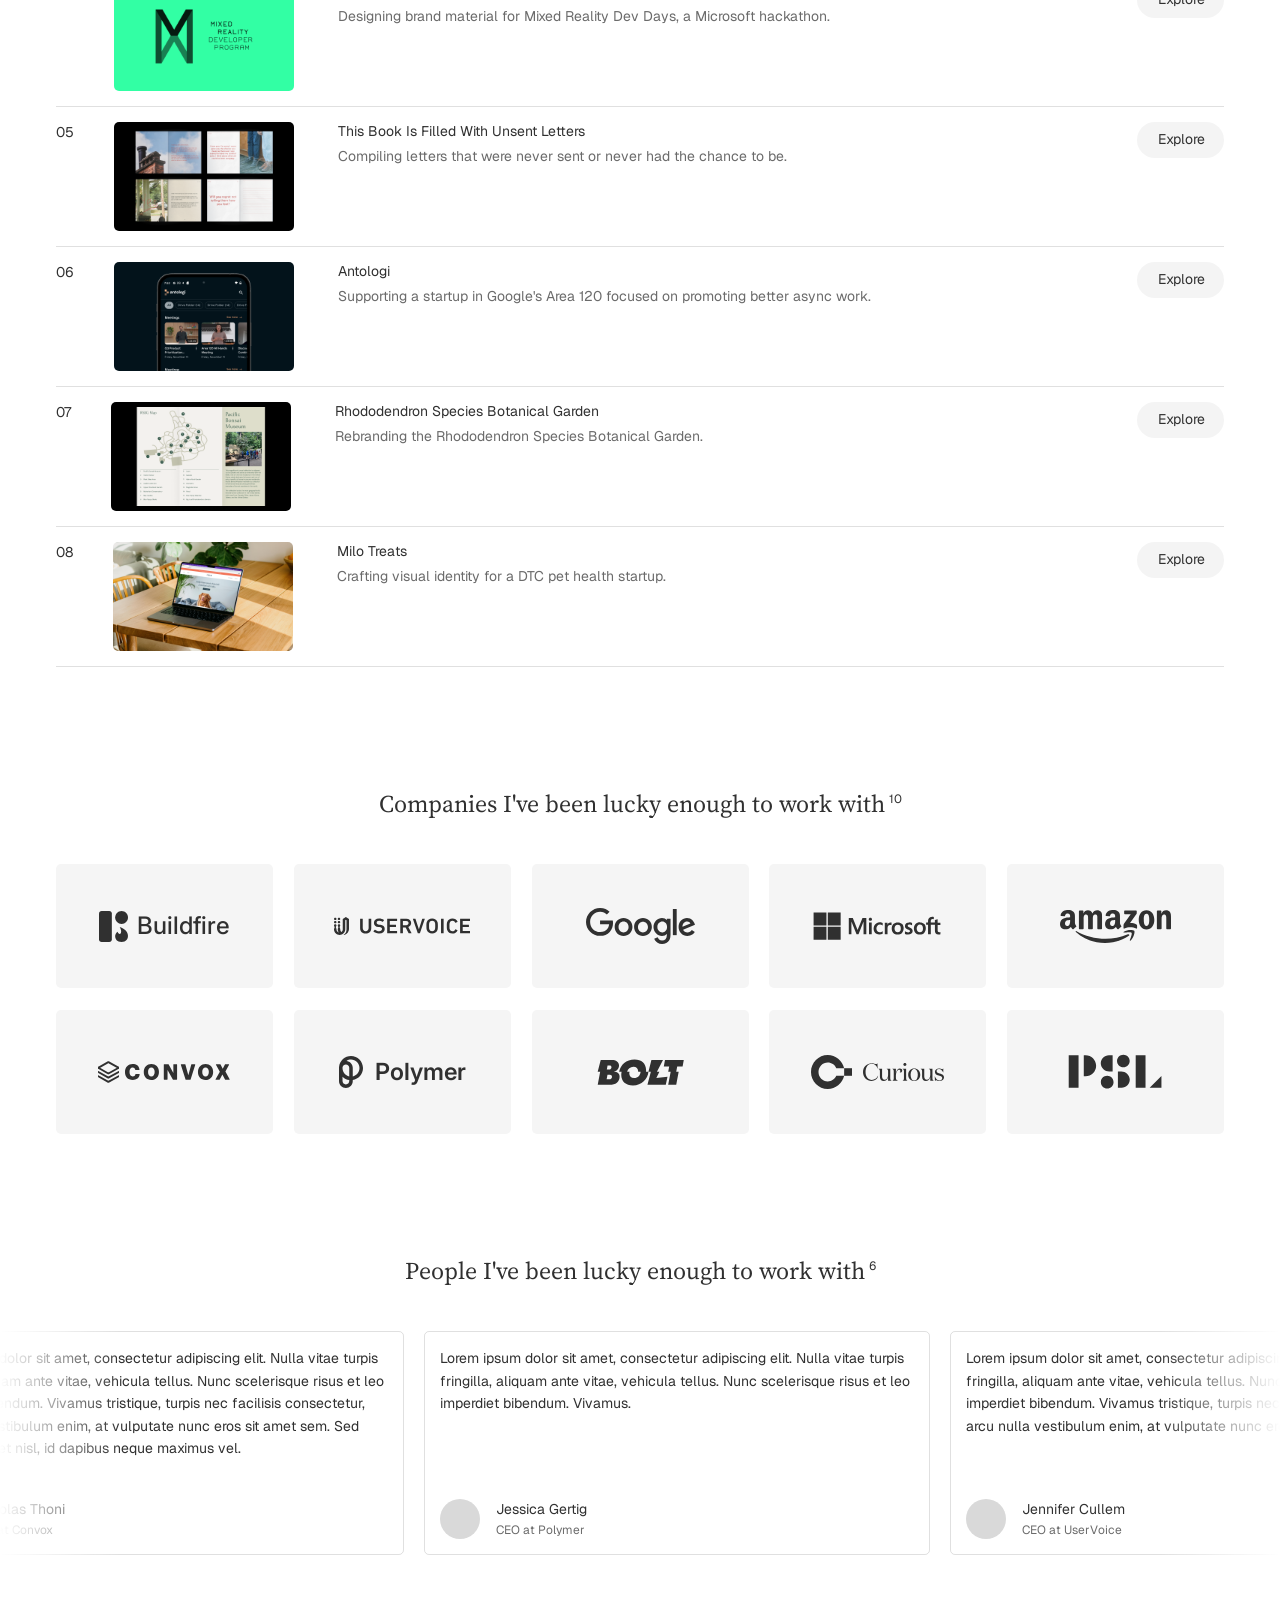
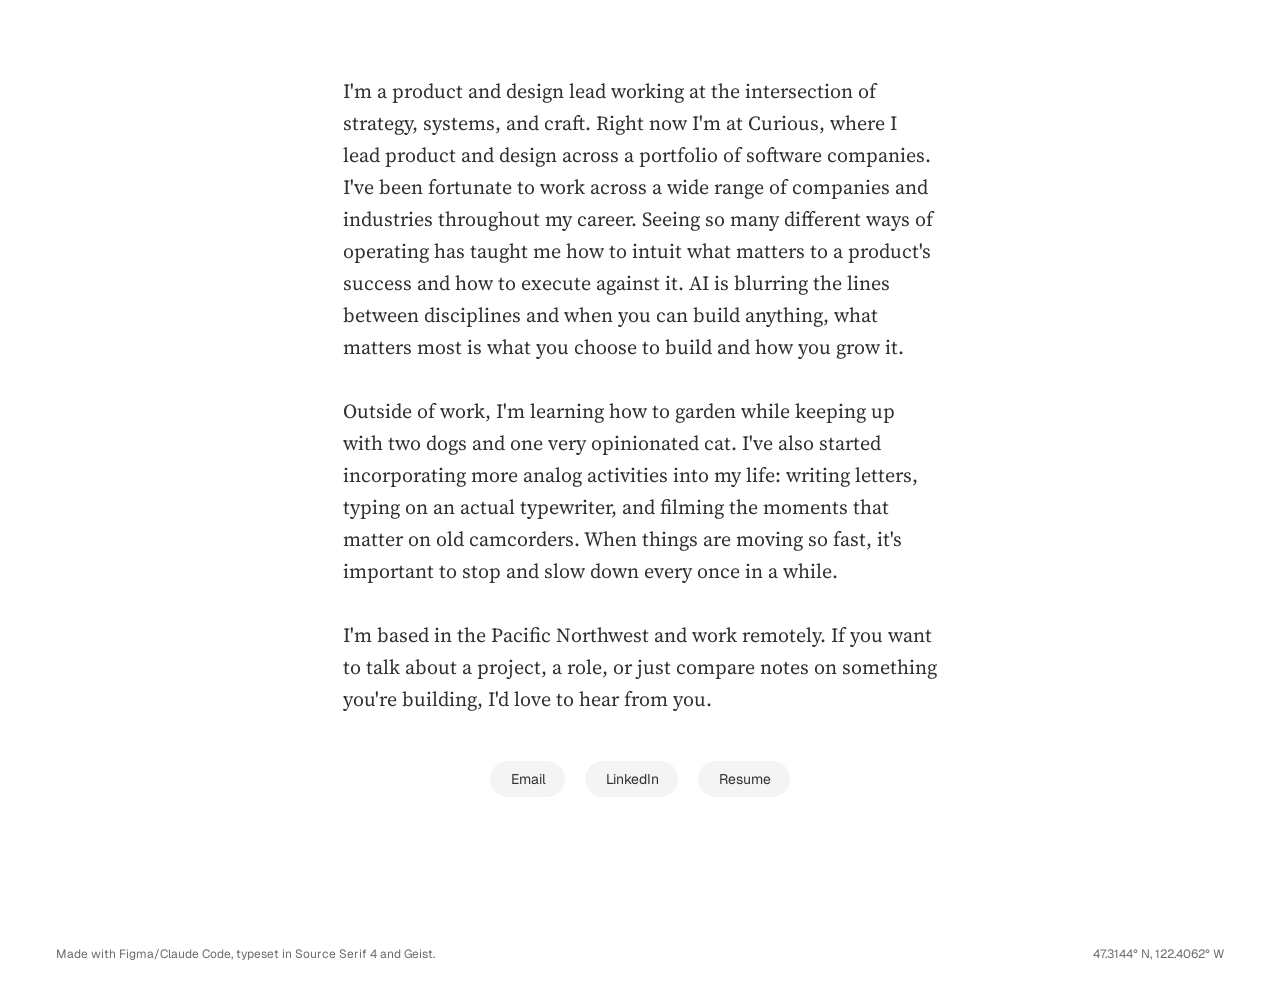
==== commit bed227d7: "Generate case studies from content files; rework carousels and chrome Case studies now build from co" ====
--- a/index.html
+++ b/index.html
@@ -16,8 +16,8 @@
 
   <header class="bar">
     <nav class="bar__nav">
+      <a href="#top" class="bar__link">Home</a>
       <a href="#index" class="bar__link">Index</a>
-      <a href="#top" class="bar__link">Home</a>
       <a href="#about" class="bar__link">About</a>
     </nav>
     <div class="bar__right">
@@ -30,70 +30,73 @@
   </header>
 
   <main>
+
     <section class="hero">
       <h1 class="hero__text">Shelley Tsui is a product &amp; design lead based in the Pacific Northwest. Currently supporting at Curious.</h1>
     </section>
 
     <div class="sections">
 
-      <!-- Selected work -->
+      <!-- Selected work ─ cards come from content/*.md via build.py -->
       <section class="featured reveal" aria-label="Selected work">
         <div class="marquee">
           <div class="marquee__track" data-loop>
-            <article class="feature">
-              <a href="project.html" class="feature__link">
-                <img class="feature__image" src="images/curious.png" alt="Curious" />
-              </a>
-              <div class="meta">
-                <h2 class="meta__title">Curious</h2>
-                <p class="meta__desc">Holding company building a portfolio of software products.</p>
-              </div>
-            </article>
-            <article class="feature">
-              <a href="project.html" class="feature__link">
-                <img class="feature__image" src="images/buildfire.png" alt="Buildfire" />
-              </a>
-              <div class="meta">
-                <h2 class="meta__title">Buildfire</h2>
-                <p class="meta__desc">No-code mobile app platform for businesses and enterprises.</p>
-              </div>
-            </article>
-            <article class="feature">
-              <a href="project.html" class="feature__link">
-                <img class="feature__image" src="images/uservoice.png" alt="UserVoice" />
-              </a>
-              <div class="meta">
-                <h2 class="meta__title">UserVoice</h2>
-                <p class="meta__desc">Product feedback and customer insights platform.</p>
-              </div>
-            </article>
-            <article class="feature">
-              <a href="project.html" class="feature__link">
-                <img class="feature__image" src="images/polymer.png" alt="Polymer" />
-              </a>
-              <div class="meta">
-                <h2 class="meta__title">Polymer</h2>
-                <p class="meta__desc">An applicant tracking system that streamlines the hiring process.</p>
-              </div>
-            </article>
-            <article class="feature">
-              <a href="project.html" class="feature__link">
-                <img class="feature__image" src="images/convox.png" alt="Convox" />
-              </a>
-              <div class="meta">
-                <h2 class="meta__title">Convox</h2>
-                <p class="meta__desc">Open-source cloud deployment platform built on AWS.</p>
-              </div>
-            </article>
+        <!-- build:featured -->
+          <article class="feature">
+            <a href="curious.html" class="feature__link">
+              <img class="feature__image" src="images/curious.png" alt="Curious" />
+            </a>
+            <div class="meta">
+              <h2 class="meta__title">Curious</h2>
+              <p class="meta__desc">Holding company building a portfolio of software products.</p>
+            </div>
+          </article>
+          <article class="feature">
+            <div class="feature__link">
+              <img class="feature__image" src="images/buildfire.png" alt="Buildfire" />
+            </div>
+            <div class="meta">
+              <h2 class="meta__title">Buildfire</h2>
+              <p class="meta__desc">No-code mobile app platform for businesses and enterprises.</p>
+            </div>
+          </article>
+          <article class="feature">
+            <div class="feature__link">
+              <img class="feature__image" src="images/uservoice.png" alt="UserVoice" />
+            </div>
+            <div class="meta">
+              <h2 class="meta__title">UserVoice</h2>
+              <p class="meta__desc">Product feedback and customer insights platform.</p>
+            </div>
+          </article>
+          <article class="feature">
+            <div class="feature__link">
+              <img class="feature__image" src="images/polymer.png" alt="Polymer" />
+            </div>
+            <div class="meta">
+              <h2 class="meta__title">Polymer</h2>
+              <p class="meta__desc">An applicant tracking system that streamlines the hiring process.</p>
+            </div>
+          </article>
+          <article class="feature">
+            <div class="feature__link">
+              <img class="feature__image" src="images/convox.png" alt="Convox" />
+            </div>
+            <div class="meta">
+              <h2 class="meta__title">Convox</h2>
+              <p class="meta__desc">Open-source cloud deployment platform built on AWS.</p>
+            </div>
+          </article>
+        <!-- /build:featured -->
           </div>
         </div>
       </section>
 
-      <!-- Index -->
+      <!-- Index ─ rows come from content/*.md via build.py -->
       <section id="index" class="index reveal">
+        <!-- build:index -->
         <h2 class="s-title">Index<sup class="s-title__count">8</sup></h2>
         <ul class="index__list">
-
           <li class="index__item">
             <div class="index__row">
               <div class="index__lead">
@@ -104,10 +107,9 @@
                 <h3 class="index__title">Animal Crossing New Horizons Checklist</h3>
                 <p class="index__desc">Providing Animal Crossing players with means to track their progress.</p>
               </div>
-              <a href="project.html" class="pill-btn">Explore</a>
-            </div>
-          </li>
-
+              <span class="pill-btn pill-btn--inert">Explore</span>
+            </div>
+          </li>
           <li class="index__item">
             <div class="index__row">
               <div class="index__lead">
@@ -118,10 +120,9 @@
                 <h3 class="index__title">Figma Stalker</h3>
                 <p class="index__desc">Recreating the experience of being followed in Figma.</p>
               </div>
-              <a href="project.html" class="pill-btn">Explore</a>
-            </div>
-          </li>
-
+              <span class="pill-btn pill-btn--inert">Explore</span>
+            </div>
+          </li>
           <li class="index__item">
             <div class="index__row">
               <div class="index__lead">
@@ -132,10 +133,9 @@
                 <h3 class="index__title">Chord</h3>
                 <p class="index__desc">Helping those with transient lifestyles to make meaningful connections.</p>
               </div>
-              <a href="project.html" class="pill-btn">Explore</a>
-            </div>
-          </li>
-
+              <span class="pill-btn pill-btn--inert">Explore</span>
+            </div>
+          </li>
           <li class="index__item">
             <div class="index__row">
               <div class="index__lead">
@@ -146,10 +146,9 @@
                 <h3 class="index__title">Microsoft Mixed Reality Dev Days</h3>
                 <p class="index__desc">Designing brand material for Mixed Reality Dev Days, a Microsoft hackathon.</p>
               </div>
-              <a href="project.html" class="pill-btn">Explore</a>
-            </div>
-          </li>
-
+              <span class="pill-btn pill-btn--inert">Explore</span>
+            </div>
+          </li>
           <li class="index__item">
             <div class="index__row">
               <div class="index__lead">
@@ -160,10 +159,9 @@
                 <h3 class="index__title">This Book Is Filled With Unsent Letters</h3>
                 <p class="index__desc">Compiling letters that were never sent or never had the chance to be.</p>
               </div>
-              <a href="project.html" class="pill-btn">Explore</a>
-            </div>
-          </li>
-
+              <span class="pill-btn pill-btn--inert">Explore</span>
+            </div>
+          </li>
           <li class="index__item">
             <div class="index__row">
               <div class="index__lead">
@@ -172,12 +170,11 @@
               </div>
               <div class="index__info">
                 <h3 class="index__title">Antologi</h3>
-                <p class="index__desc">Supporting a startup in Google's Area 120 focused on promoting better async work.</p>
-              </div>
-              <a href="project.html" class="pill-btn">Explore</a>
-            </div>
-          </li>
-
+                <p class="index__desc">Supporting a startup in Google&#x27;s Area 120 focused on promoting better async work.</p>
+              </div>
+              <span class="pill-btn pill-btn--inert">Explore</span>
+            </div>
+          </li>
           <li class="index__item">
             <div class="index__row">
               <div class="index__lead">
@@ -188,10 +185,9 @@
                 <h3 class="index__title">Rhododendron Species Botanical Garden</h3>
                 <p class="index__desc">Rebranding the Rhododendron Species Botanical Garden.</p>
               </div>
-              <a href="project.html" class="pill-btn">Explore</a>
-            </div>
-          </li>
-
+              <span class="pill-btn pill-btn--inert">Explore</span>
+            </div>
+          </li>
           <li class="index__item">
             <div class="index__row">
               <div class="index__lead">
@@ -202,16 +198,78 @@
                 <h3 class="index__title">Milo Treats</h3>
                 <p class="index__desc">Crafting visual identity for a DTC pet health startup.</p>
               </div>
-              <a href="project.html" class="pill-btn">Explore</a>
-            </div>
-          </li>
-
+              <span class="pill-btn pill-btn--inert">Explore</span>
+            </div>
+          </li>
+        </ul>
+        <!-- /build:index -->
+      </section>
+
+      <!-- Companies ─ data-tooltip is the cursor-following hover blurb -->
+      <section id="companies" class="companies reveal">
+        <h2 class="s-title s-title--center">Companies I've been lucky enough to work with<sup class="s-title__count">10</sup></h2>
+        <ul class="logo-grid">
+          <li class="logo-tile" data-tooltip="Helping support in brand, product, and strategy when it comes to leadership">
+            <div class="logo-lockup logo--buildfire">
+              <img src="images/logos/buildfire-mark.svg" alt="" />
+              <span class="logo-word">Buildfire</span>
+            </div>
+          </li>
+          <li class="logo-tile" data-tooltip="Design and marketing for UserVoice, a customer intelligence platform.">
+            <div class="logo-lockup logo--uservoice">
+              <img src="images/logos/uservoice.svg" alt="UserVoice" />
+            </div>
+          </li>
+          <li class="logo-tile" data-tooltip="Long-term product design support for Antologi, a startup in Area 120.">
+            <div class="logo-lockup logo--google">
+              <img src="images/logos/google.svg" alt="Google" />
+            </div>
+          </li>
+          <li class="logo-tile" data-tooltip="Envisioning work for Microsoft employees and design for Mixed Reality.">
+            <div class="logo-lockup logo--microsoft">
+              <img src="images/logos/microsoft-tile.svg" alt="Microsoft" />
+            </div>
+          </li>
+          <li class="logo-tile" data-tooltip="Design work for Amazon's Devices Design Group on the future of home.">
+            <div class="logo-lockup logo--amazon">
+              <img src="images/logos/amazon.svg" alt="Amazon" />
+            </div>
+          </li>
+          <li class="logo-tile" data-tooltip="Product and design support for an open-source cloud deployment platform.">
+            <div class="logo-lockup logo--convox">
+              <img class="logo-mark" src="images/logos/convox-mark.svg" alt="" />
+              <img class="logo-type" src="images/logos/convox-word.svg" alt="Convox" />
+            </div>
+          </li>
+          <li class="logo-tile" data-tooltip="Brand refresh and design support for an ATS that streamlines hiring.">
+            <div class="logo-lockup logo--polymer">
+              <img src="images/logos/polymer-mark.svg" alt="" />
+              <span class="logo-word">Polymer</span>
+            </div>
+          </li>
+          <li class="logo-tile" data-tooltip="Website design for Bolt, a Canadian ISP built on the Kurnl network.">
+            <div class="logo-lockup logo--bolt">
+              <img src="images/logos/bolt-tile.svg" alt="Bolt" />
+            </div>
+          </li>
+          <li class="logo-tile" data-tooltip="Supporting portfolio companies and building an AI-native growth engine.">
+            <div class="logo-lockup logo--curious">
+              <img class="logo-mark" src="images/logos/curious-mark.svg" alt="" />
+              <img class="logo-type" src="images/logos/curious-word.svg" alt="Curious" />
+            </div>
+          </li>
+          <li class="logo-tile" data-tooltip="Freelance design work during their collaborative sprint weeks.">
+            <div class="logo-lockup logo--psl">
+              <img src="images/logos/psl-tile.svg" alt="PSL" />
+            </div>
+          </li>
         </ul>
       </section>
 
-      <!-- People ─ PLACEHOLDER COPY: swap the three blockquotes for real quotes -->
+      <!-- People ─ real quotes still to come; each card needs one.
+           Avatars are empty circles until a headshot is set as background-image. -->
       <section id="people" class="people reveal">
-        <h2 class="s-title s-title--center">People I've been lucky enough to work with<sup class="s-title__count">3</sup></h2>
+        <h2 class="s-title s-title--center">People I've been lucky enough to work with<sup class="s-title__count">6</sup></h2>
         <div class="marquee">
           <div class="marquee__track" data-loop>
             <figure class="quote">
@@ -219,13 +277,33 @@
               <figcaption class="quote__author">
                 <div class="quote__avatar"></div>
                 <div class="quote__who">
-                  <span class="quote__name">Samantha Forster</span>
-                  <span class="quote__role">SVP at Kurnl</span>
+                  <span class="quote__name">Nicholas Thoni</span>
+                  <span class="quote__role">CEO at Convox</span>
                 </div>
               </figcaption>
             </figure>
             <figure class="quote">
-              <blockquote class="quote__text">Lorem ipsum dolor sit amet, consectetur adipiscing elit. Nulla vitae turpis fringilla, aliquam ante vitae, vehicula tellus. Nunc scelerisque risus et leo imperdiet bibendum. Vivamus tristique, turpis nec facilisis consectetur, arcu nulla vestibulum enim, at vulputate nunc eros sit amet sem. Sed tempus laoreet nisl, id dapibus neque maximus vel.</blockquote>
+              <blockquote class="quote__text">Lorem ipsum dolor sit amet, consectetur adipiscing elit. Nulla vitae turpis fringilla, aliquam ante vitae, vehicula tellus. Nunc scelerisque risus et leo imperdiet bibendum. Vivamus.</blockquote>
+              <figcaption class="quote__author">
+                <div class="quote__avatar"></div>
+                <div class="quote__who">
+                  <span class="quote__name">Jessica Gertig</span>
+                  <span class="quote__role">CEO at Polymer</span>
+                </div>
+              </figcaption>
+            </figure>
+            <figure class="quote">
+              <blockquote class="quote__text">Lorem ipsum dolor sit amet, consectetur adipiscing elit. Nulla vitae turpis fringilla, aliquam ante vitae, vehicula tellus. Nunc scelerisque risus et leo imperdiet bibendum. Vivamus tristique, turpis nec facilisis consectetur, arcu nulla vestibulum enim, at vulputate nunc eros sit amet sem. Sed.</blockquote>
+              <figcaption class="quote__author">
+                <div class="quote__avatar"></div>
+                <div class="quote__who">
+                  <span class="quote__name">Jennifer Cullem</span>
+                  <span class="quote__role">CEO at UserVoice</span>
+                </div>
+              </figcaption>
+            </figure>
+            <figure class="quote">
+              <blockquote class="quote__text">Lorem ipsum dolor sit amet, consectetur adipiscing elit. Nulla vitae turpis fringilla, aliquam ante vitae, vehicula tellus. Nunc scelerisque risus et leo imperdiet bibendum. Vivamus tristique, turpis nec facilisis consectetur, arcu nulla.</blockquote>
               <figcaption class="quote__author">
                 <div class="quote__avatar"></div>
                 <div class="quote__who">
@@ -239,74 +317,23 @@
               <figcaption class="quote__author">
                 <div class="quote__avatar"></div>
                 <div class="quote__who">
-                  <span class="quote__name">Jessica Gertig</span>
-                  <span class="quote__role">CEO at Polymer</span>
+                  <span class="quote__name">Samantha Forster</span>
+                  <span class="quote__role">SVP at Kurnl</span>
+                </div>
+              </figcaption>
+            </figure>
+            <figure class="quote">
+              <blockquote class="quote__text">Lorem ipsum dolor sit amet, consectetur adipiscing elit. Nulla vitae turpis fringilla, aliquam ante vitae, vehicula tellus. Nunc scelerisque risus et leo.</blockquote>
+              <figcaption class="quote__author">
+                <div class="quote__avatar"></div>
+                <div class="quote__who">
+                  <span class="quote__name">Ayman Habeb</span>
+                  <span class="quote__role">CEO at Buildfire</span>
                 </div>
               </figcaption>
             </figure>
           </div>
         </div>
-      </section>
-
-      <!-- Companies ─ data-tooltip is the cursor-following hover blurb -->
-      <section id="companies" class="companies reveal">
-        <h2 class="s-title s-title--center">Companies I've been lucky enough to work with<sup class="s-title__count">10</sup></h2>
-        <ul class="logo-grid">
-          <li class="logo-tile" data-tooltip="Helping support in brand, product, and strategy when it comes to leadership">
-            <div class="logo-lockup logo--buildfire">
-              <img src="images/logos/buildfire-mark.svg" alt="" />
-              <span class="logo-word">Buildfire</span>
-            </div>
-          </li>
-          <li class="logo-tile" data-tooltip="Design and marketing for UserVoice, a customer intelligence platform.">
-            <div class="logo-lockup logo--uservoice">
-              <img src="images/logos/uservoice.svg" alt="UserVoice" />
-            </div>
-          </li>
-          <li class="logo-tile" data-tooltip="Long-term product design support for Antologi, a startup in Area 120.">
-            <div class="logo-lockup logo--google">
-              <img src="images/logos/google.svg" alt="Google" />
-            </div>
-          </li>
-          <li class="logo-tile" data-tooltip="Envisioning work for Microsoft employees and design for Mixed Reality.">
-            <div class="logo-lockup logo--microsoft">
-              <img src="images/logos/microsoft-tile.svg" alt="Microsoft" />
-            </div>
-          </li>
-          <li class="logo-tile" data-tooltip="Design work for Amazon's Devices Design Group on the future of home.">
-            <div class="logo-lockup logo--amazon">
-              <img src="images/logos/amazon.svg" alt="Amazon" />
-            </div>
-          </li>
-          <li class="logo-tile" data-tooltip="Product and design support for an open-source cloud deployment platform.">
-            <div class="logo-lockup logo--convox">
-              <img class="logo-mark" src="images/logos/convox-mark.svg" alt="" />
-              <img class="logo-type" src="images/logos/convox-word.svg" alt="Convox" />
-            </div>
-          </li>
-          <li class="logo-tile" data-tooltip="Brand refresh and design support for an ATS that streamlines hiring.">
-            <div class="logo-lockup logo--polymer">
-              <img src="images/logos/polymer-mark.svg" alt="" />
-              <span class="logo-word">Polymer</span>
-            </div>
-          </li>
-          <li class="logo-tile" data-tooltip="Website design for Bolt, a Canadian ISP built on the Kurnl network.">
-            <div class="logo-lockup logo--bolt">
-              <img src="images/logos/bolt-tile.svg" alt="Bolt" />
-            </div>
-          </li>
-          <li class="logo-tile" data-tooltip="Supporting portfolio companies and building an AI-native growth engine.">
-            <div class="logo-lockup logo--curious">
-              <img class="logo-mark" src="images/logos/curious-mark.svg" alt="" />
-              <img class="logo-type" src="images/logos/curious-word.svg" alt="Curious" />
-            </div>
-          </li>
-          <li class="logo-tile" data-tooltip="Freelance design work during their collaborative sprint weeks.">
-            <div class="logo-lockup logo--psl">
-              <img src="images/logos/psl-tile.svg" alt="PSL" />
-            </div>
-          </li>
-        </ul>
       </section>
 
       <!-- About -->
@@ -325,18 +352,13 @@
 
     </div>
 
-    <!-- Photo strip -->
-    <div class="marquee strip">
-      <div class="marquee__track" data-loop>
-        <div class="strip__slide" style="background-image:url('images/totoro.png')"></div>
-        <div class="strip__slide" style="background-image:url('images/mei-and-yuna.png')"></div>
-        <div class="strip__slide" style="background-image:url('images/japan-pic.png')"></div>
-        <div class="strip__slide" style="background-image:url('images/blueberries.png')"></div>
-        <div class="strip__slide" style="background-image:url('images/ferry.png')"></div>
-        <div class="strip__slide" style="background-image:url('images/daisy.png')"></div>
-      </div>
-    </div>
   </main>
+
+  <footer class="bar bar--footer">
+    <span>Made with Figma/Claude Code, typeset in Source Serif 4 and Geist.</span>
+    <span><a class="bar__link" href="https://parks.wa.gov/find-parks/state-parks/dash-point-state-park"
+            target="_blank" rel="noopener" aria-label="Dash Point State Park">47.3144&deg; N, 122.4062&deg; W</a></span>
+  </footer>
 
   <script>
     // Live date + time in the top bar, matching the design's 08/18/2026 · 02:10:48PM
@@ -353,7 +375,13 @@
     tick();
     setInterval(tick, 1000);
 
-    // Marquees drift on their own, and hand off to normal horizontal
+    // Frost the bar once the page has scrolled under it.
+    const bar = document.querySelector('.bar');
+    const syncBar = () => bar.classList.toggle('bar--scrolled', scrollY > 8);
+    addEventListener('scroll', syncBar, { passive: true });
+    syncBar();
+
+    // Looping marquees drift on their own, and hand off to normal horizontal
     // scrolling while the pointer is over them (or a card inside has focus).
     // Both modes move the same scrollLeft, so the handoff never jumps.
     const reducedMotion = matchMedia('(prefers-reduced-motion: reduce)');
@@ -399,13 +427,16 @@
       function frame(now) {
         const dt = last ? Math.min((now - last) / 1000, 0.05) : 0;
         last = now;
+        const speed = parseFloat(getComputedStyle(marquee).getPropertyValue('--marquee-speed')) || 0;
         const paused = hovered || focused || reducedMotion.matches;
 
-        if (paused) {
+        // speed 0 means no drift: follow scrollLeft and just keep it wrapped,
+        // never write to it, so the reader's own scrolling is left alone
+        if (paused || !speed) {
           pos = marquee.scrollLeft;
           if (wrap()) marquee.scrollLeft = pos;
         } else {
-          pos += parseFloat(getComputedStyle(marquee).getPropertyValue('--marquee-speed')) * dt;
+          pos += speed * dt;
           wrap();
           marquee.scrollLeft = pos;
         }
--- a/styles.css
+++ b/styles.css
@@ -30,6 +30,10 @@
 
   --logo-filter: none;
   --logo-color: var(--color-text);
+
+  --bar-bg: var(--color-bg);
+  --bar-bg-glass: rgba(255, 255, 255, 0.62);
+  --bar-blur: none;
 }
 
 [data-theme="dark"] {
@@ -45,6 +49,8 @@
   /* force the single-fill marks to pure white, whatever their source colour */
   --logo-filter: brightness(0) invert(1);
   --logo-color: #ffffff;
+
+  --bar-bg-glass: rgba(20, 20, 20, 0.6);
 }
 
 [data-theme="dark"] ::selection {
@@ -85,7 +91,36 @@
   justify-content: space-between;
   gap: 24px;
   padding: 0 var(--page-px);
-  background: var(--color-bg);
+  /* frosted once the page moves under it; flat while parked at the top */
+  background: var(--bar-bg);
+  -webkit-backdrop-filter: var(--bar-blur);
+          backdrop-filter: var(--bar-blur);
+  transition: background 0.25s ease, backdrop-filter 0.25s ease;
+}
+
+.bar--scrolled {
+  --bar-bg: var(--bar-bg-glass);
+  --bar-blur: saturate(180%) blur(20px);
+}
+
+/* no blur support: lean on a more opaque plate instead of a see-through bar */
+@supports not ((backdrop-filter: blur(1px)) or (-webkit-backdrop-filter: blur(1px))) {
+  .bar--scrolled { --bar-bg: var(--color-bg); }
+}
+
+/* footer reuses the bar's type and gutters, minus the sticky/glass behaviour */
+.bar--footer {
+  position: static;
+  background: none;
+  -webkit-backdrop-filter: none;
+          backdrop-filter: none;
+  font-size: 12px;
+  line-height: normal;
+  color: var(--color-text-muted);
+}
+
+.bar--footer span {
+  white-space: nowrap;
 }
 
 .bar__nav,
@@ -165,7 +200,7 @@
   display: flex;
   flex-direction: column;
   gap: var(--section-gap);
-  padding: 55px var(--page-px) 0;
+  padding: 55px var(--page-px) var(--section-gap);
 }
 
 /* scroll offset so the sticky bar doesn't overlap headings */
@@ -226,6 +261,15 @@
   background: var(--color-pill-bg-hover);
 }
 
+/* placeholder pill: keeps the shape without claiming to be clickable */
+.pill-btn--inert {
+  cursor: default;
+}
+
+.pill-btn--inert:hover {
+  background: var(--color-pill-bg);
+}
+
 /* ─── Marquee ─────────────────────────────────────────── */
 /* A full-bleed row that auto-scrolls when idle and becomes a plain
    horizontal scroller while hovered/focused. Both modes drive the same
@@ -249,9 +293,11 @@
   --marquee-gap: 20px;
   --marquee-speed: 60; /* px per second, read by JS */
   --marquee-fade: 120px;
-
-  -webkit-mask-image: linear-gradient(to right, transparent, #000 var(--marquee-fade), #000 calc(100% - var(--marquee-fade)), transparent);
-          mask-image: linear-gradient(to right, transparent, #000 var(--marquee-fade), #000 calc(100% - var(--marquee-fade)), transparent);
+  --fade-l: var(--marquee-fade);
+  --fade-r: var(--marquee-fade);
+
+  -webkit-mask-image: linear-gradient(to right, transparent, #000 var(--fade-l), #000 calc(100% - var(--fade-r)), transparent);
+          mask-image: linear-gradient(to right, transparent, #000 var(--fade-l), #000 calc(100% - var(--fade-r)), transparent);
 }
 
 .marquee::-webkit-scrollbar {
@@ -262,7 +308,7 @@
   display: flex;
   align-items: stretch;
   width: max-content;
-  /* before JS clones the set, keep the first item on the page gutter */
+  /* keeps the first item on the page gutter until JS clones the set */
   padding-left: var(--page-px);
 }
 
@@ -275,17 +321,13 @@
   flex-shrink: 0;
 }
 
-.people .marquee {
-  --marquee-speed: 55;
-}
-
 /* ─── Featured work ───────────────────────────────────── */
 
 .feature {
   display: flex;
   flex-direction: column;
   gap: 16px;
-  width: 608px;
+  width: 720px;
   flex-shrink: 0;
 }
 
@@ -355,7 +397,7 @@
 
 .index__row {
   display: flex;
-  align-items: center;
+  align-items: flex-start;
   gap: 56px;
   padding: 15px 0;
 }
@@ -375,8 +417,9 @@
 }
 
 .index__thumb {
-  width: 136px;
-  height: 82px;
+  /* keeps the 136:82 proportion the thumbnails were cropped to */
+  width: 180px;
+  height: 109px;
   border-radius: var(--radius);
   background-color: var(--color-placeholder);
   background-size: cover;
@@ -389,7 +432,6 @@
   min-width: 0;
   display: flex;
   flex-direction: column;
-  justify-content: center;
   gap: 5px;
 }
 
@@ -409,20 +451,27 @@
 
 /* ─── People / testimonials ───────────────────────────── */
 
-.people,
-.companies {
+.people {
   display: flex;
   flex-direction: column;
   gap: 44px;
 }
 
+.featured .marquee {
+  --marquee-speed: 40; /* slower than the quotes: the cards are much larger */
+}
+
+.people .marquee {
+  --marquee-speed: 55;
+}
+
 .quote {
   display: flex;
   flex-direction: column;
-  gap: 59px;
+  gap: 40px;
   width: 506px;
   flex-shrink: 0;
-  padding: 30px;
+  padding: 15px;
   border: 1px solid var(--color-divider);
   border-radius: var(--radius);
 }
@@ -434,6 +483,7 @@
   color: var(--color-text);
 }
 
+/* pins the author to the bottom so cards line up on uneven quote lengths */
 .quote__author {
   display: flex;
   align-items: center;
@@ -471,6 +521,14 @@
 
 /* ─── Companies ───────────────────────────────────────── */
 
+.companies {
+  display: flex;
+  flex-direction: column;
+  gap: 44px;
+}
+
+/* ─── Companies ───────────────────────────────────────── */
+
 .logo-grid {
   list-style: none;
   display: grid;
@@ -486,6 +544,12 @@
   aspect-ratio: 230 / 131.826;
   border-radius: var(--radius);
   background: var(--color-tile);
+  transition: background 0.2s ease;
+}
+
+/* drop the plate on hover so the mark sits straight on the page */
+.logo-tile:hover {
+  background: transparent;
 }
 
 .logo-lockup {
@@ -599,30 +663,6 @@
   flex-wrap: wrap;
 }
 
-/* ─── Photo strip ─────────────────────────────────────── */
-
-.strip {
-  /* already outside the padded container, so it needs no bleed */
-  margin: var(--section-gap) 0 0;
-  padding-bottom: 43px;
-  --marquee-gap: 29px;
-  --marquee-speed: 69;
-}
-
-.strip .marquee__track {
-  padding-left: 0;
-}
-
-.strip__slide {
-  width: 269px;
-  height: 182px;
-  border-radius: var(--radius);
-  flex-shrink: 0;
-  background-color: var(--color-placeholder);
-  background-size: cover;
-  background-position: center;
-}
-
 /* ─── Scroll reveal ───────────────────────────────────── */
 
 .reveal {
@@ -640,7 +680,6 @@
   html { scroll-behavior: auto; }
   .reveal,
   .index__item { opacity: 1; transform: none; transition: none; }
-  /* .marquee auto-scroll is disabled in JS; it stays hand-scrollable */
 }
 
 /* ─── Responsive ──────────────────────────────────────── */
@@ -660,11 +699,7 @@
   }
 
   .feature {
-    width: 520px;
-  }
-
-  .quote {
-    width: 440px;
+    width: 620px;
   }
 
   .index__row {
@@ -687,16 +722,15 @@
   }
 
   .feature {
-    width: 72vw;
-  }
-
-  .quote {
-    width: 76vw;
-    gap: 36px;
+    width: 80vw;
   }
 
   .logo-grid {
     grid-template-columns: repeat(3, 1fr);
+  }
+
+  .quote {
+    width: 440px;
   }
 
   .index__row {
@@ -728,6 +762,20 @@
     font-size: 11px;
   }
 
+  .bar--footer {
+    height: auto;
+    flex-direction: column;
+    align-items: flex-start;
+    gap: 8px;
+    padding-top: 28px;
+    padding-bottom: 28px;
+    font-size: 11px;
+  }
+
+  .bar--footer span {
+    white-space: normal;
+  }
+
   /* the date is the first thing to go when the bar gets tight */
   .bar__date {
     display: none;
@@ -746,11 +794,7 @@
   }
 
   .feature {
-    width: 82vw;
-  }
-
-  .quote {
-    width: 84vw;
+    width: 88vw;
   }
 
   .s-title {
@@ -762,9 +806,12 @@
     gap: 12px;
   }
 
+  .quote {
+    width: 84vw;
+  }
+
   .index__row {
     gap: 20px;
-    align-items: flex-start;
   }
 
   .index__lead {
@@ -790,9 +837,4 @@
   .marquee {
     --marquee-fade: 48px;
   }
-
-  .strip__slide {
-    width: 200px;
-    height: 135px;
-  }
-}
+}
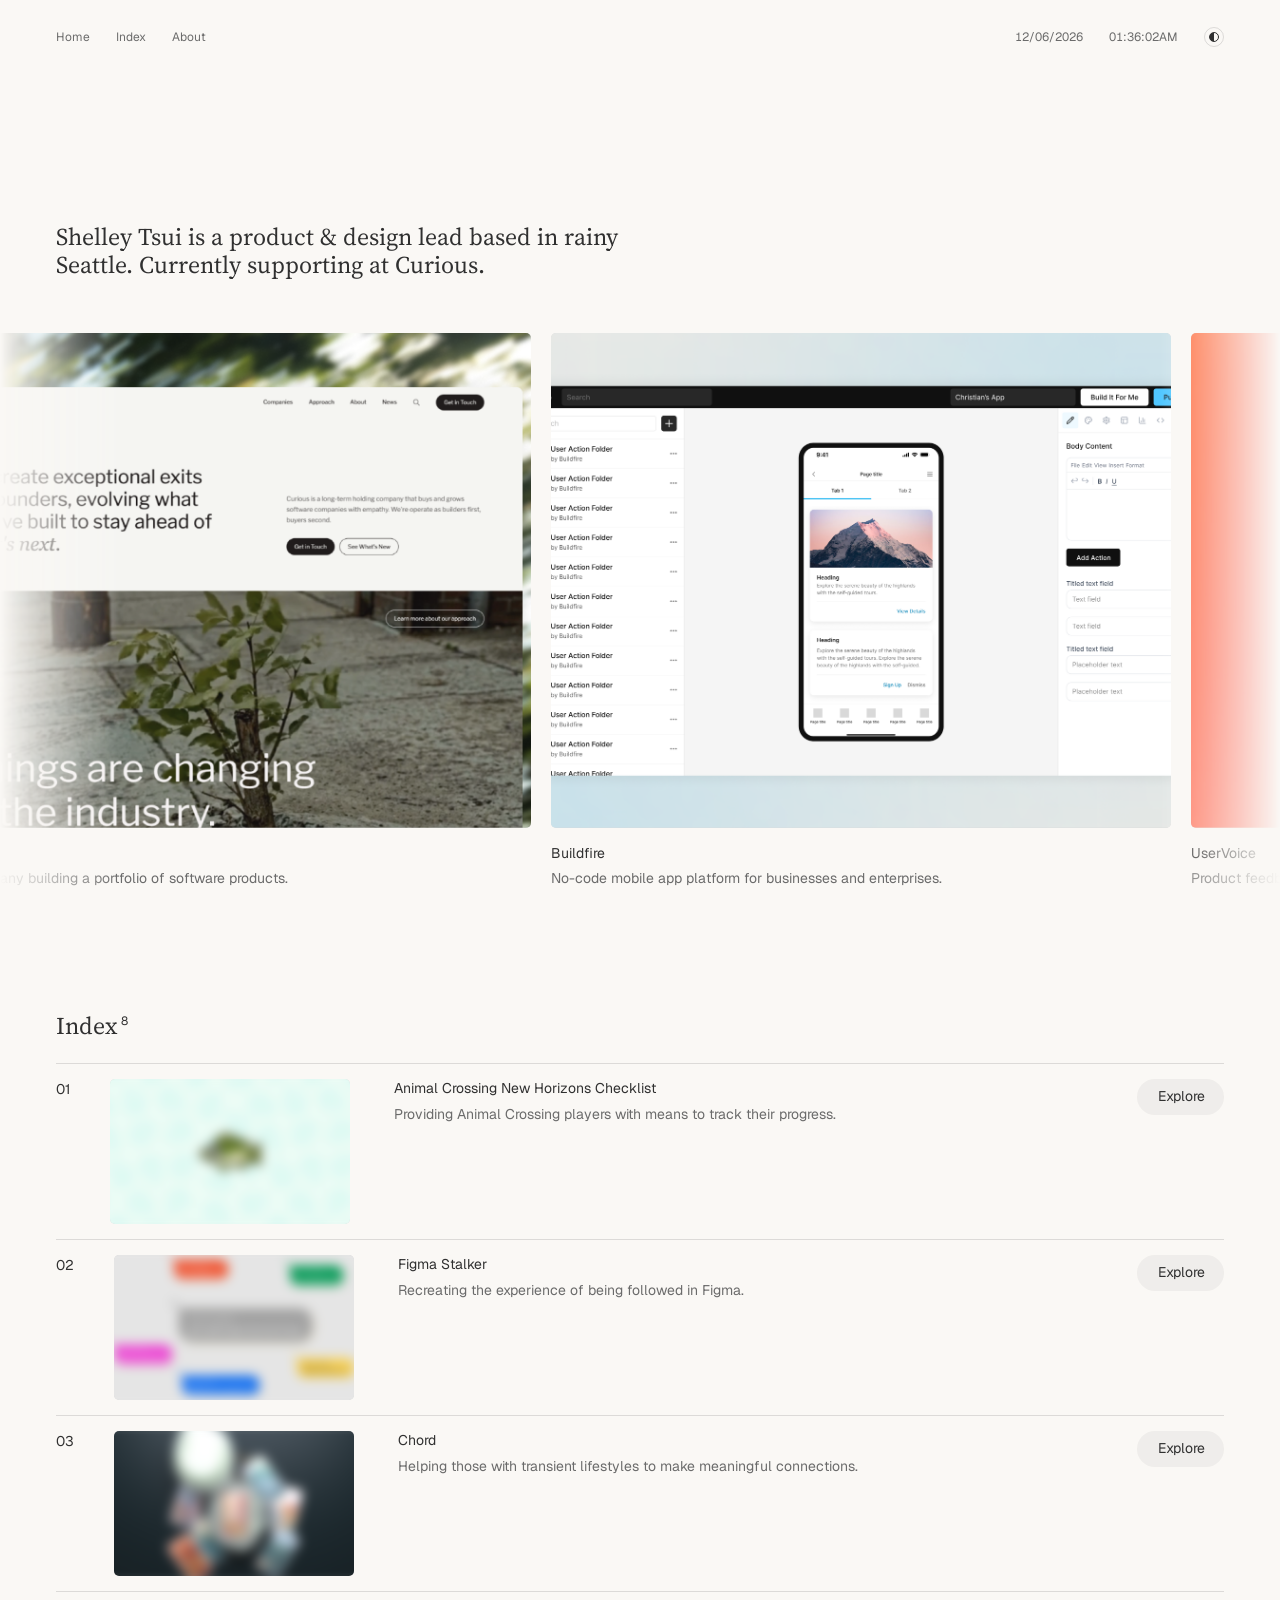
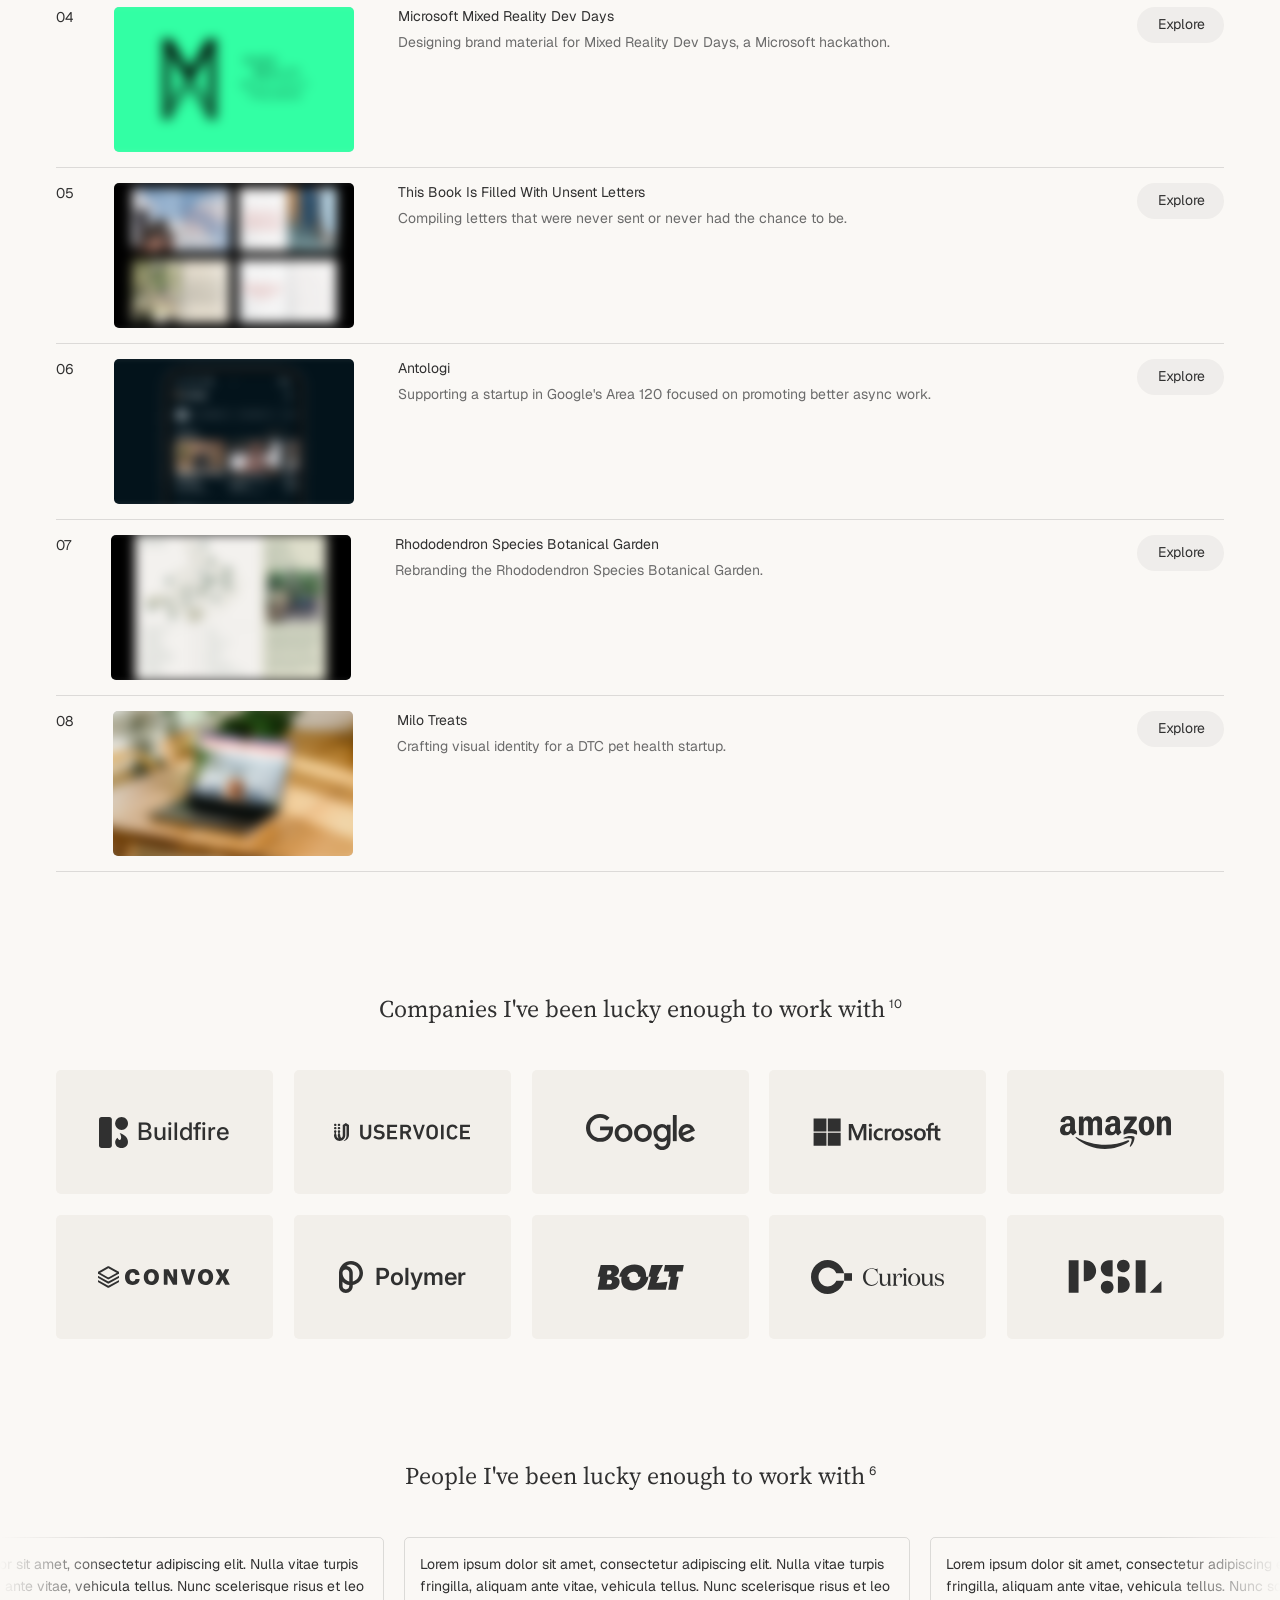
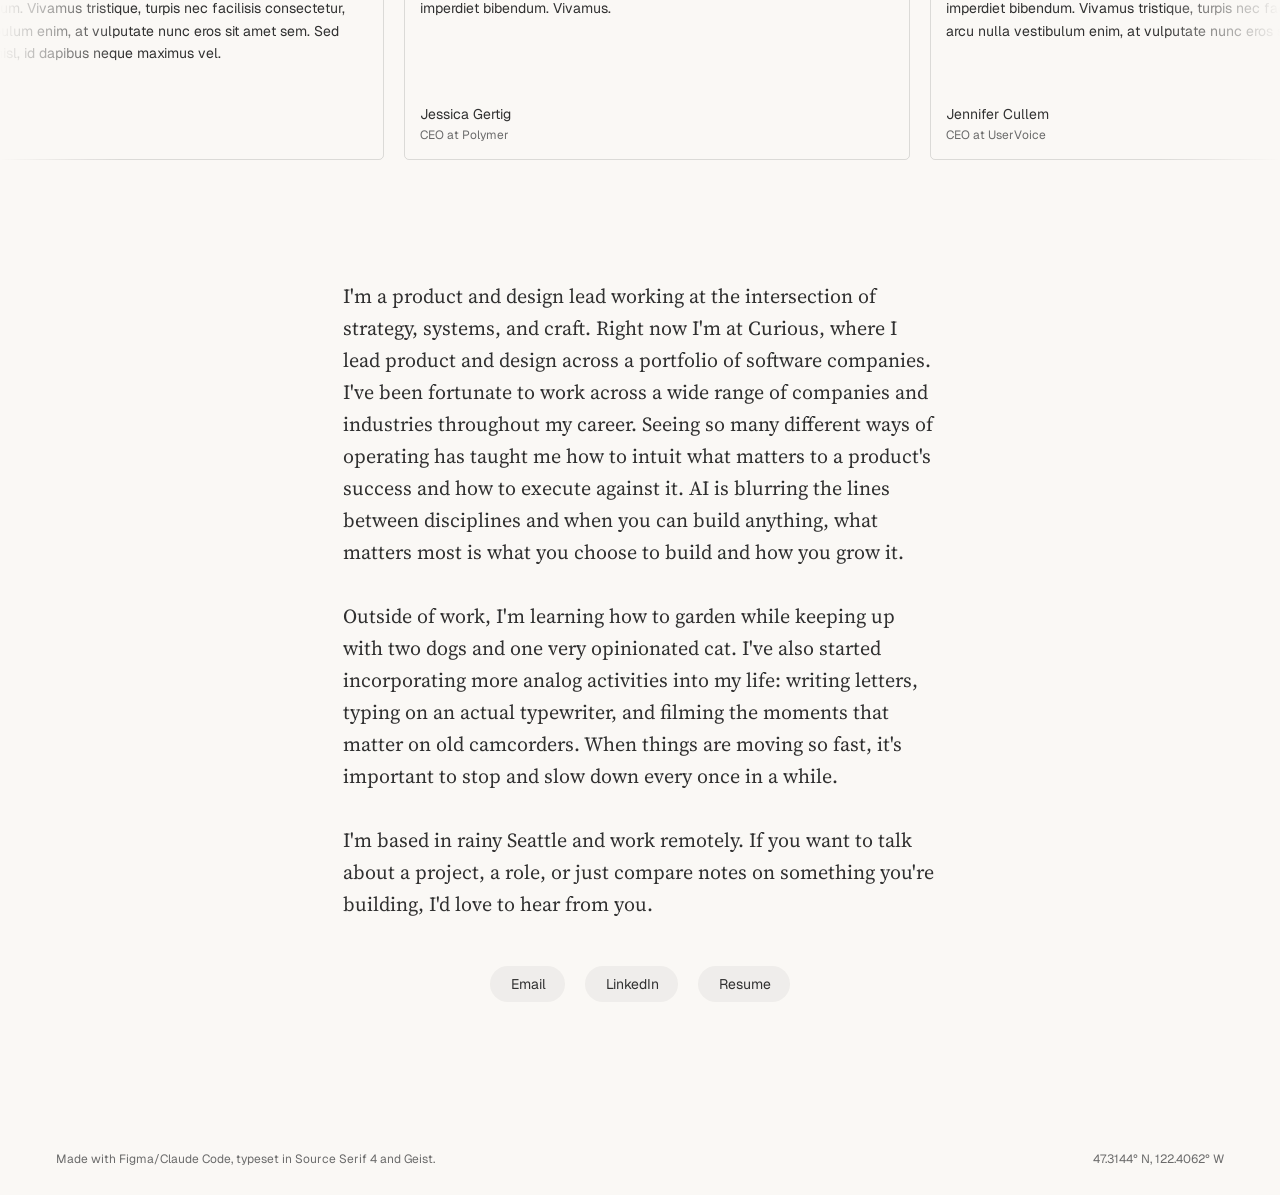
==== commit 54da6441: "Warm the palette, shrink the hero, blur Index thumbnails until hover Swap the white ground for #faf8" ====
--- a/index.html
+++ b/index.html
@@ -32,7 +32,7 @@
   <main>
 
     <section class="hero">
-      <h1 class="hero__text">Shelley Tsui is a product &amp; design lead based in the Pacific Northwest. Currently supporting at Curious.</h1>
+      <h1 class="hero__text">Shelley Tsui is a product &amp; design lead based in rainy Seattle. Currently supporting at Curious.</h1>
     </section>
 
     <div class="sections">
@@ -101,7 +101,9 @@
             <div class="index__row">
               <div class="index__lead">
                 <span class="index__num">01</span>
-                <div class="index__thumb" style="background-image:url('images/acnh.png')"></div>
+                <div class="index__thumb">
+                  <div class="index__thumb-img" style="background-image:url('images/acnh.png')"></div>
+                </div>
               </div>
               <div class="index__info">
                 <h3 class="index__title">Animal Crossing New Horizons Checklist</h3>
@@ -114,7 +116,9 @@
             <div class="index__row">
               <div class="index__lead">
                 <span class="index__num">02</span>
-                <div class="index__thumb" style="background-image:url('images/figma%20stalker.png')"></div>
+                <div class="index__thumb">
+                  <div class="index__thumb-img" style="background-image:url('images/figma%20stalker.png')"></div>
+                </div>
               </div>
               <div class="index__info">
                 <h3 class="index__title">Figma Stalker</h3>
@@ -127,7 +131,9 @@
             <div class="index__row">
               <div class="index__lead">
                 <span class="index__num">03</span>
-                <div class="index__thumb" style="background-image:url('images/chord.png')"></div>
+                <div class="index__thumb">
+                  <div class="index__thumb-img" style="background-image:url('images/chord.png')"></div>
+                </div>
               </div>
               <div class="index__info">
                 <h3 class="index__title">Chord</h3>
@@ -140,7 +146,9 @@
             <div class="index__row">
               <div class="index__lead">
                 <span class="index__num">04</span>
-                <div class="index__thumb" style="background-image:url('images/mrdd.png')"></div>
+                <div class="index__thumb">
+                  <div class="index__thumb-img" style="background-image:url('images/mrdd.png')"></div>
+                </div>
               </div>
               <div class="index__info">
                 <h3 class="index__title">Microsoft Mixed Reality Dev Days</h3>
@@ -153,7 +161,9 @@
             <div class="index__row">
               <div class="index__lead">
                 <span class="index__num">05</span>
-                <div class="index__thumb" style="background-image:url('images/unsent-letters.png')"></div>
+                <div class="index__thumb">
+                  <div class="index__thumb-img" style="background-image:url('images/unsent-letters.png')"></div>
+                </div>
               </div>
               <div class="index__info">
                 <h3 class="index__title">This Book Is Filled With Unsent Letters</h3>
@@ -166,7 +176,9 @@
             <div class="index__row">
               <div class="index__lead">
                 <span class="index__num">06</span>
-                <div class="index__thumb" style="background-image:url('images/antologi.png')"></div>
+                <div class="index__thumb">
+                  <div class="index__thumb-img" style="background-image:url('images/antologi.png')"></div>
+                </div>
               </div>
               <div class="index__info">
                 <h3 class="index__title">Antologi</h3>
@@ -179,7 +191,9 @@
             <div class="index__row">
               <div class="index__lead">
                 <span class="index__num">07</span>
-                <div class="index__thumb" style="background-image:url('images/rsbg.png')"></div>
+                <div class="index__thumb">
+                  <div class="index__thumb-img" style="background-image:url('images/rsbg.png')"></div>
+                </div>
               </div>
               <div class="index__info">
                 <h3 class="index__title">Rhododendron Species Botanical Garden</h3>
@@ -192,7 +206,9 @@
             <div class="index__row">
               <div class="index__lead">
                 <span class="index__num">08</span>
-                <div class="index__thumb" style="background-image:url('images/milo.png')"></div>
+                <div class="index__thumb">
+                  <div class="index__thumb-img" style="background-image:url('images/milo.png')"></div>
+                </div>
               </div>
               <div class="index__info">
                 <h3 class="index__title">Milo Treats</h3>
@@ -275,7 +291,6 @@
             <figure class="quote">
               <blockquote class="quote__text">Lorem ipsum dolor sit amet, consectetur adipiscing elit. Nulla vitae turpis fringilla, aliquam ante vitae, vehicula tellus. Nunc scelerisque risus et leo imperdiet bibendum. Vivamus tristique, turpis nec facilisis consectetur, arcu nulla vestibulum enim, at vulputate nunc eros sit amet sem. Sed tempus laoreet nisl, id dapibus neque maximus vel.</blockquote>
               <figcaption class="quote__author">
-                <div class="quote__avatar"></div>
                 <div class="quote__who">
                   <span class="quote__name">Nicholas Thoni</span>
                   <span class="quote__role">CEO at Convox</span>
@@ -285,7 +300,6 @@
             <figure class="quote">
               <blockquote class="quote__text">Lorem ipsum dolor sit amet, consectetur adipiscing elit. Nulla vitae turpis fringilla, aliquam ante vitae, vehicula tellus. Nunc scelerisque risus et leo imperdiet bibendum. Vivamus.</blockquote>
               <figcaption class="quote__author">
-                <div class="quote__avatar"></div>
                 <div class="quote__who">
                   <span class="quote__name">Jessica Gertig</span>
                   <span class="quote__role">CEO at Polymer</span>
@@ -295,7 +309,6 @@
             <figure class="quote">
               <blockquote class="quote__text">Lorem ipsum dolor sit amet, consectetur adipiscing elit. Nulla vitae turpis fringilla, aliquam ante vitae, vehicula tellus. Nunc scelerisque risus et leo imperdiet bibendum. Vivamus tristique, turpis nec facilisis consectetur, arcu nulla vestibulum enim, at vulputate nunc eros sit amet sem. Sed.</blockquote>
               <figcaption class="quote__author">
-                <div class="quote__avatar"></div>
                 <div class="quote__who">
                   <span class="quote__name">Jennifer Cullem</span>
                   <span class="quote__role">CEO at UserVoice</span>
@@ -305,7 +318,6 @@
             <figure class="quote">
               <blockquote class="quote__text">Lorem ipsum dolor sit amet, consectetur adipiscing elit. Nulla vitae turpis fringilla, aliquam ante vitae, vehicula tellus. Nunc scelerisque risus et leo imperdiet bibendum. Vivamus tristique, turpis nec facilisis consectetur, arcu nulla.</blockquote>
               <figcaption class="quote__author">
-                <div class="quote__avatar"></div>
                 <div class="quote__who">
                   <span class="quote__name">Sean Smith</span>
                   <span class="quote__role">CMO at SimpleTiger</span>
@@ -315,7 +327,6 @@
             <figure class="quote">
               <blockquote class="quote__text">Lorem ipsum dolor sit amet, consectetur adipiscing elit. Nulla vitae turpis fringilla, aliquam ante vitae, vehicula tellus. Nunc scelerisque risus et leo imperdiet bibendum. Vivamus tristique, turpis nec facilisis consectetur, arcu nulla vestibulum enim, at vulputate nunc eros sit amet sem. Sed tempus laoreet nisl, id dapibus neque maximus vel.</blockquote>
               <figcaption class="quote__author">
-                <div class="quote__avatar"></div>
                 <div class="quote__who">
                   <span class="quote__name">Samantha Forster</span>
                   <span class="quote__role">SVP at Kurnl</span>
@@ -325,7 +336,6 @@
             <figure class="quote">
               <blockquote class="quote__text">Lorem ipsum dolor sit amet, consectetur adipiscing elit. Nulla vitae turpis fringilla, aliquam ante vitae, vehicula tellus. Nunc scelerisque risus et leo.</blockquote>
               <figcaption class="quote__author">
-                <div class="quote__avatar"></div>
                 <div class="quote__who">
                   <span class="quote__name">Ayman Habeb</span>
                   <span class="quote__role">CEO at Buildfire</span>
@@ -341,7 +351,7 @@
         <div class="about__bio">
           <p>I'm a product and design lead working at the intersection of strategy, systems, and craft. Right now I'm at Curious, where I lead product and design across a portfolio of software companies. I've been fortunate to work across a wide range of companies and industries throughout my career. Seeing so many different ways of operating has taught me how to intuit what matters to a product's success and how to execute against it. AI is blurring the lines between disciplines and when you can build anything, what matters most is what you choose to build and how you grow it.</p>
           <p>Outside of work, I'm learning how to garden while keeping up with two dogs and one very opinionated cat. I've also started incorporating more analog activities into my life: writing letters, typing on an actual typewriter, and filming the moments that matter on old camcorders. When things are moving so fast, it's important to stop and slow down every once in a while.</p>
-          <p>I'm based in the Pacific Northwest and work remotely. If you want to talk about a project, a role, or just compare notes on something you're building, I'd love to hear from you.</p>
+          <p>I'm based in rainy Seattle and work remotely. If you want to talk about a project, a role, or just compare notes on something you're building, I'd love to hear from you.</p>
         </div>
         <div class="about__links">
           <a href="mailto:tsuishelley@gmail.com" class="pill-btn">Email</a>
--- a/styles.css
+++ b/styles.css
@@ -10,14 +10,14 @@
 }
 
 :root {
-  --color-bg: #ffffff;
+  --color-bg: #faf8f5;
   --color-text: #303030;
   --color-text-muted: #6b6b6b;
   --color-pill-bg: rgba(48, 48, 48, 0.05);
   --color-pill-bg-hover: rgba(48, 48, 48, 0.1);
   --color-placeholder: #d9d9d9;
   --color-divider: rgba(48, 48, 48, 0.15);
-  --color-tile: #f5f5f5;
+  --color-tile: #f2efea;
 
   --font: 'Geist', sans-serif;
   --font-serif: 'Source Serif 4', 'Source Serif Pro', serif;
@@ -32,7 +32,7 @@
   --logo-color: var(--color-text);
 
   --bar-bg: var(--color-bg);
-  --bar-bg-glass: rgba(255, 255, 255, 0.62);
+  --bar-bg-glass: rgba(250, 248, 245, 0.62);
   --bar-blur: none;
 }
 
@@ -182,16 +182,16 @@
 /* ─── Hero ────────────────────────────────────────────── */
 
 .hero {
-  padding: 202px var(--page-px) 0;
+  padding: 200px var(--page-px) 0;
 }
 
 .hero__text {
   font-family: var(--font-serif);
-  font-size: 48px;
+  font-size: 24px;
   font-weight: 400;
   line-height: 1.15;
   color: var(--color-text);
-  max-width: 865px;
+  max-width: 600px;
 }
 
 /* ─── Sections wrapper ────────────────────────────────── */
@@ -418,13 +418,31 @@
 
 .index__thumb {
   /* keeps the 136:82 proportion the thumbnails were cropped to */
-  width: 180px;
-  height: 109px;
+  position: relative;
+  width: 240px;
+  height: 145px;
   border-radius: var(--radius);
   background-color: var(--color-placeholder);
+  overflow: hidden;
+  flex-shrink: 0;
+}
+
+/* The image lives on its own layer so the blur can be clipped. Blurring the
+   thumb itself would feather its rounded edges instead of its contents; the
+   slight scale pushes the soft edge out past the clip. */
+.index__thumb-img {
+  position: absolute;
+  inset: 0;
   background-size: cover;
   background-position: center;
-  flex-shrink: 0;
+  filter: blur(5px);
+  transform: scale(1.12);
+  transition: filter 0.3s ease, transform 0.3s ease;
+}
+
+.index__thumb:hover .index__thumb-img {
+  filter: blur(0);
+  transform: scale(1);
 }
 
 .index__info {
@@ -487,18 +505,7 @@
 .quote__author {
   display: flex;
   align-items: center;
-  gap: 16px;
   margin-top: auto;
-}
-
-.quote__avatar {
-  width: 40px;
-  height: 40px;
-  border-radius: 50%;
-  background-color: var(--color-placeholder);
-  background-size: cover;
-  background-position: center;
-  flex-shrink: 0;
 }
 
 .quote__who {
@@ -680,6 +687,7 @@
   html { scroll-behavior: auto; }
   .reveal,
   .index__item { opacity: 1; transform: none; transition: none; }
+  .index__thumb-img { transition: none; }
 }
 
 /* ─── Responsive ──────────────────────────────────────── */
@@ -694,10 +702,6 @@
     padding-top: 150px;
   }
 
-  .hero__text {
-    font-size: 40px;
-  }
-
   .feature {
     width: 620px;
   }
@@ -715,10 +719,6 @@
 
   .hero {
     padding-top: 96px;
-  }
-
-  .hero__text {
-    font-size: 30px;
   }
 
   .feature {
@@ -785,10 +785,6 @@
     padding-top: 64px;
   }
 
-  .hero__text {
-    font-size: 24px;
-  }
-
   .sections {
     padding-top: 40px;
   }
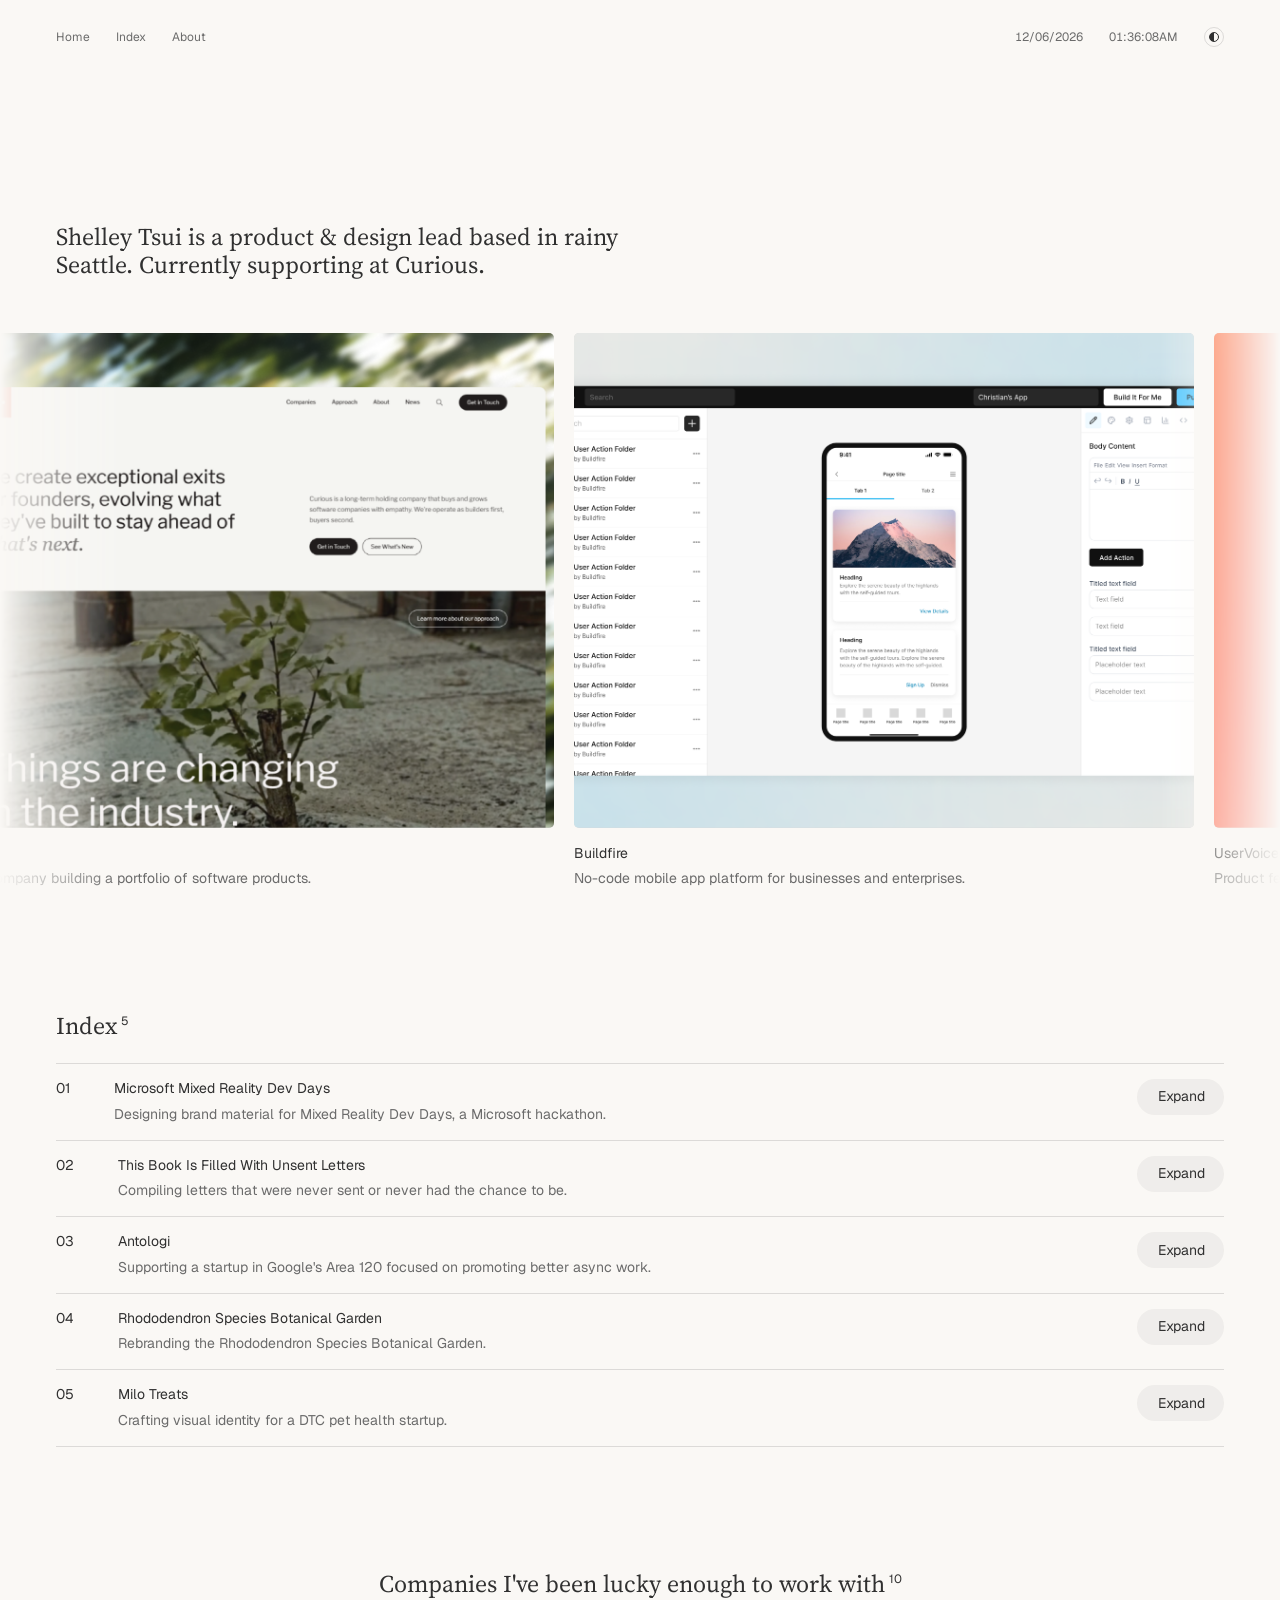
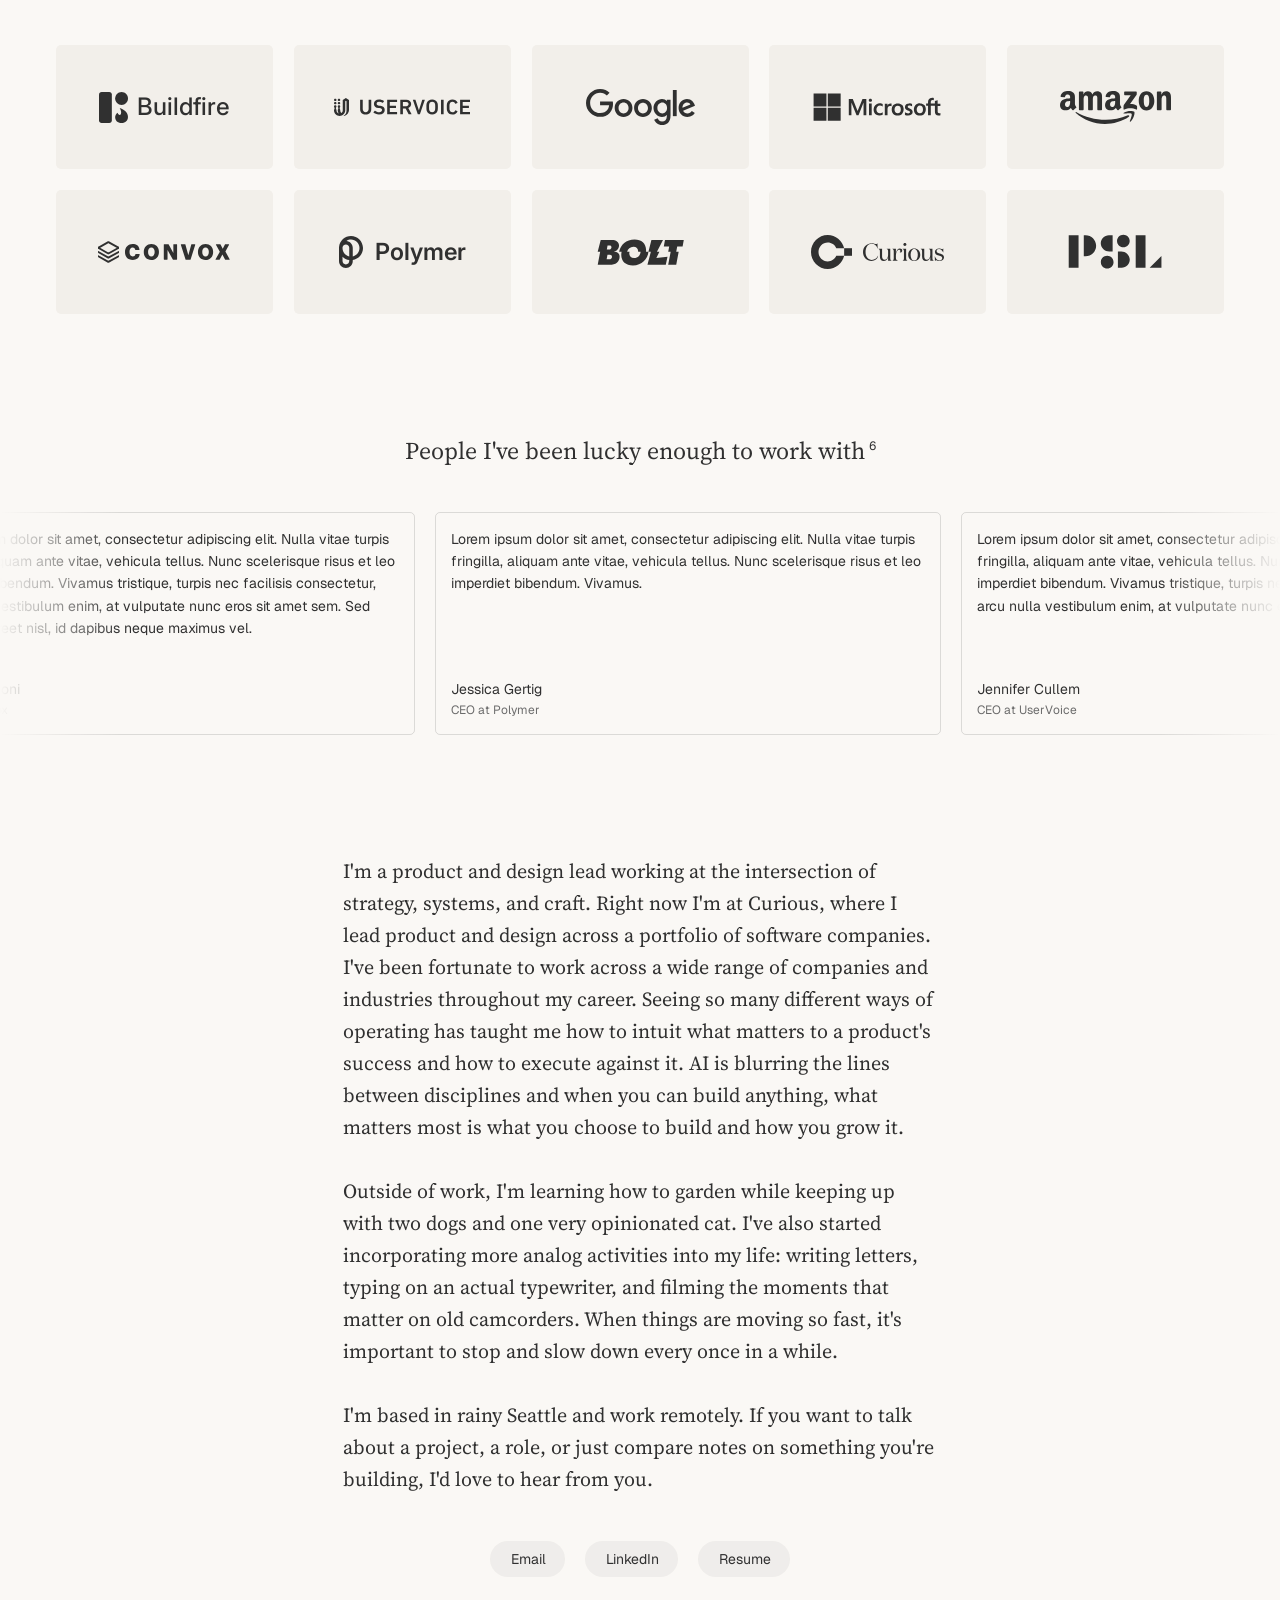
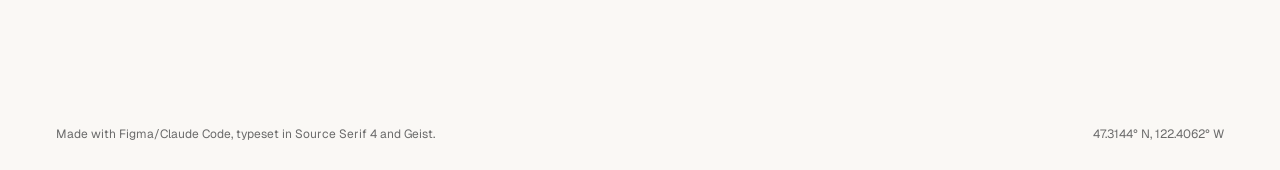
==== commit a1de645b: "Drop Index thumbnails and trim the list to five Remove the thumbnail from Index rows entirely, along" ====
--- a/index.html
+++ b/index.html
@@ -95,126 +95,56 @@
       <!-- Index ─ rows come from content/*.md via build.py -->
       <section id="index" class="index reveal">
         <!-- build:index -->
-        <h2 class="s-title">Index<sup class="s-title__count">8</sup></h2>
+        <h2 class="s-title">Index<sup class="s-title__count">5</sup></h2>
         <ul class="index__list">
           <li class="index__item">
             <div class="index__row">
-              <div class="index__lead">
-                <span class="index__num">01</span>
-                <div class="index__thumb">
-                  <div class="index__thumb-img" style="background-image:url('images/acnh.png')"></div>
-                </div>
-              </div>
-              <div class="index__info">
-                <h3 class="index__title">Animal Crossing New Horizons Checklist</h3>
-                <p class="index__desc">Providing Animal Crossing players with means to track their progress.</p>
-              </div>
-              <span class="pill-btn pill-btn--inert">Explore</span>
-            </div>
-          </li>
-          <li class="index__item">
-            <div class="index__row">
-              <div class="index__lead">
-                <span class="index__num">02</span>
-                <div class="index__thumb">
-                  <div class="index__thumb-img" style="background-image:url('images/figma%20stalker.png')"></div>
-                </div>
-              </div>
-              <div class="index__info">
-                <h3 class="index__title">Figma Stalker</h3>
-                <p class="index__desc">Recreating the experience of being followed in Figma.</p>
-              </div>
-              <span class="pill-btn pill-btn--inert">Explore</span>
-            </div>
-          </li>
-          <li class="index__item">
-            <div class="index__row">
-              <div class="index__lead">
-                <span class="index__num">03</span>
-                <div class="index__thumb">
-                  <div class="index__thumb-img" style="background-image:url('images/chord.png')"></div>
-                </div>
-              </div>
-              <div class="index__info">
-                <h3 class="index__title">Chord</h3>
-                <p class="index__desc">Helping those with transient lifestyles to make meaningful connections.</p>
-              </div>
-              <span class="pill-btn pill-btn--inert">Explore</span>
-            </div>
-          </li>
-          <li class="index__item">
-            <div class="index__row">
-              <div class="index__lead">
-                <span class="index__num">04</span>
-                <div class="index__thumb">
-                  <div class="index__thumb-img" style="background-image:url('images/mrdd.png')"></div>
-                </div>
-              </div>
+              <span class="index__num">01</span>
               <div class="index__info">
                 <h3 class="index__title">Microsoft Mixed Reality Dev Days</h3>
                 <p class="index__desc">Designing brand material for Mixed Reality Dev Days, a Microsoft hackathon.</p>
               </div>
-              <span class="pill-btn pill-btn--inert">Explore</span>
+              <span class="pill-btn pill-btn--inert">Expand</span>
             </div>
           </li>
           <li class="index__item">
             <div class="index__row">
-              <div class="index__lead">
-                <span class="index__num">05</span>
-                <div class="index__thumb">
-                  <div class="index__thumb-img" style="background-image:url('images/unsent-letters.png')"></div>
-                </div>
-              </div>
+              <span class="index__num">02</span>
               <div class="index__info">
                 <h3 class="index__title">This Book Is Filled With Unsent Letters</h3>
                 <p class="index__desc">Compiling letters that were never sent or never had the chance to be.</p>
               </div>
-              <span class="pill-btn pill-btn--inert">Explore</span>
+              <span class="pill-btn pill-btn--inert">Expand</span>
             </div>
           </li>
           <li class="index__item">
             <div class="index__row">
-              <div class="index__lead">
-                <span class="index__num">06</span>
-                <div class="index__thumb">
-                  <div class="index__thumb-img" style="background-image:url('images/antologi.png')"></div>
-                </div>
-              </div>
+              <span class="index__num">03</span>
               <div class="index__info">
                 <h3 class="index__title">Antologi</h3>
                 <p class="index__desc">Supporting a startup in Google&#x27;s Area 120 focused on promoting better async work.</p>
               </div>
-              <span class="pill-btn pill-btn--inert">Explore</span>
+              <span class="pill-btn pill-btn--inert">Expand</span>
             </div>
           </li>
           <li class="index__item">
             <div class="index__row">
-              <div class="index__lead">
-                <span class="index__num">07</span>
-                <div class="index__thumb">
-                  <div class="index__thumb-img" style="background-image:url('images/rsbg.png')"></div>
-                </div>
-              </div>
+              <span class="index__num">04</span>
               <div class="index__info">
                 <h3 class="index__title">Rhododendron Species Botanical Garden</h3>
                 <p class="index__desc">Rebranding the Rhododendron Species Botanical Garden.</p>
               </div>
-              <span class="pill-btn pill-btn--inert">Explore</span>
+              <span class="pill-btn pill-btn--inert">Expand</span>
             </div>
           </li>
           <li class="index__item">
             <div class="index__row">
-              <div class="index__lead">
-                <span class="index__num">08</span>
-                <div class="index__thumb">
-                  <div class="index__thumb-img" style="background-image:url('images/milo.png')"></div>
-                </div>
-              </div>
+              <span class="index__num">05</span>
               <div class="index__info">
                 <h3 class="index__title">Milo Treats</h3>
                 <p class="index__desc">Crafting visual identity for a DTC pet health startup.</p>
               </div>
-              <span class="pill-btn pill-btn--inert">Explore</span>
+              <span class="pill-btn pill-btn--inert">Expand</span>
             </div>
           </li>
         </ul>
--- a/styles.css
+++ b/styles.css
@@ -400,49 +400,6 @@
   align-items: flex-start;
   gap: 56px;
   padding: 15px 0;
-}
-
-.index__lead {
-  display: flex;
-  align-items: flex-start;
-  gap: 40px;
-  flex-shrink: 0;
-}
-
-.index__num {
-  font-size: 14px;
-  line-height: 1.5;
-  color: var(--color-text);
-  flex-shrink: 0;
-}
-
-.index__thumb {
-  /* keeps the 136:82 proportion the thumbnails were cropped to */
-  position: relative;
-  width: 240px;
-  height: 145px;
-  border-radius: var(--radius);
-  background-color: var(--color-placeholder);
-  overflow: hidden;
-  flex-shrink: 0;
-}
-
-/* The image lives on its own layer so the blur can be clipped. Blurring the
-   thumb itself would feather its rounded edges instead of its contents; the
-   slight scale pushes the soft edge out past the clip. */
-.index__thumb-img {
-  position: absolute;
-  inset: 0;
-  background-size: cover;
-  background-position: center;
-  filter: blur(5px);
-  transform: scale(1.12);
-  transition: filter 0.3s ease, transform 0.3s ease;
-}
-
-.index__thumb:hover .index__thumb-img {
-  filter: blur(0);
-  transform: scale(1);
 }
 
 .index__info {
@@ -687,7 +644,6 @@
   html { scroll-behavior: auto; }
   .reveal,
   .index__item { opacity: 1; transform: none; transition: none; }
-  .index__thumb-img { transition: none; }
 }
 
 /* ─── Responsive ──────────────────────────────────────── */
@@ -735,10 +691,6 @@
 
   .index__row {
     gap: 32px;
-  }
-
-  .index__lead {
-    gap: 20px;
   }
 
   .about__bio {
@@ -810,14 +762,6 @@
     gap: 20px;
   }
 
-  .index__lead {
-    gap: 14px;
-  }
-
-  .index__thumb {
-    display: none;
-  }
-
   .index__info {
     padding-right: 8px;
   }
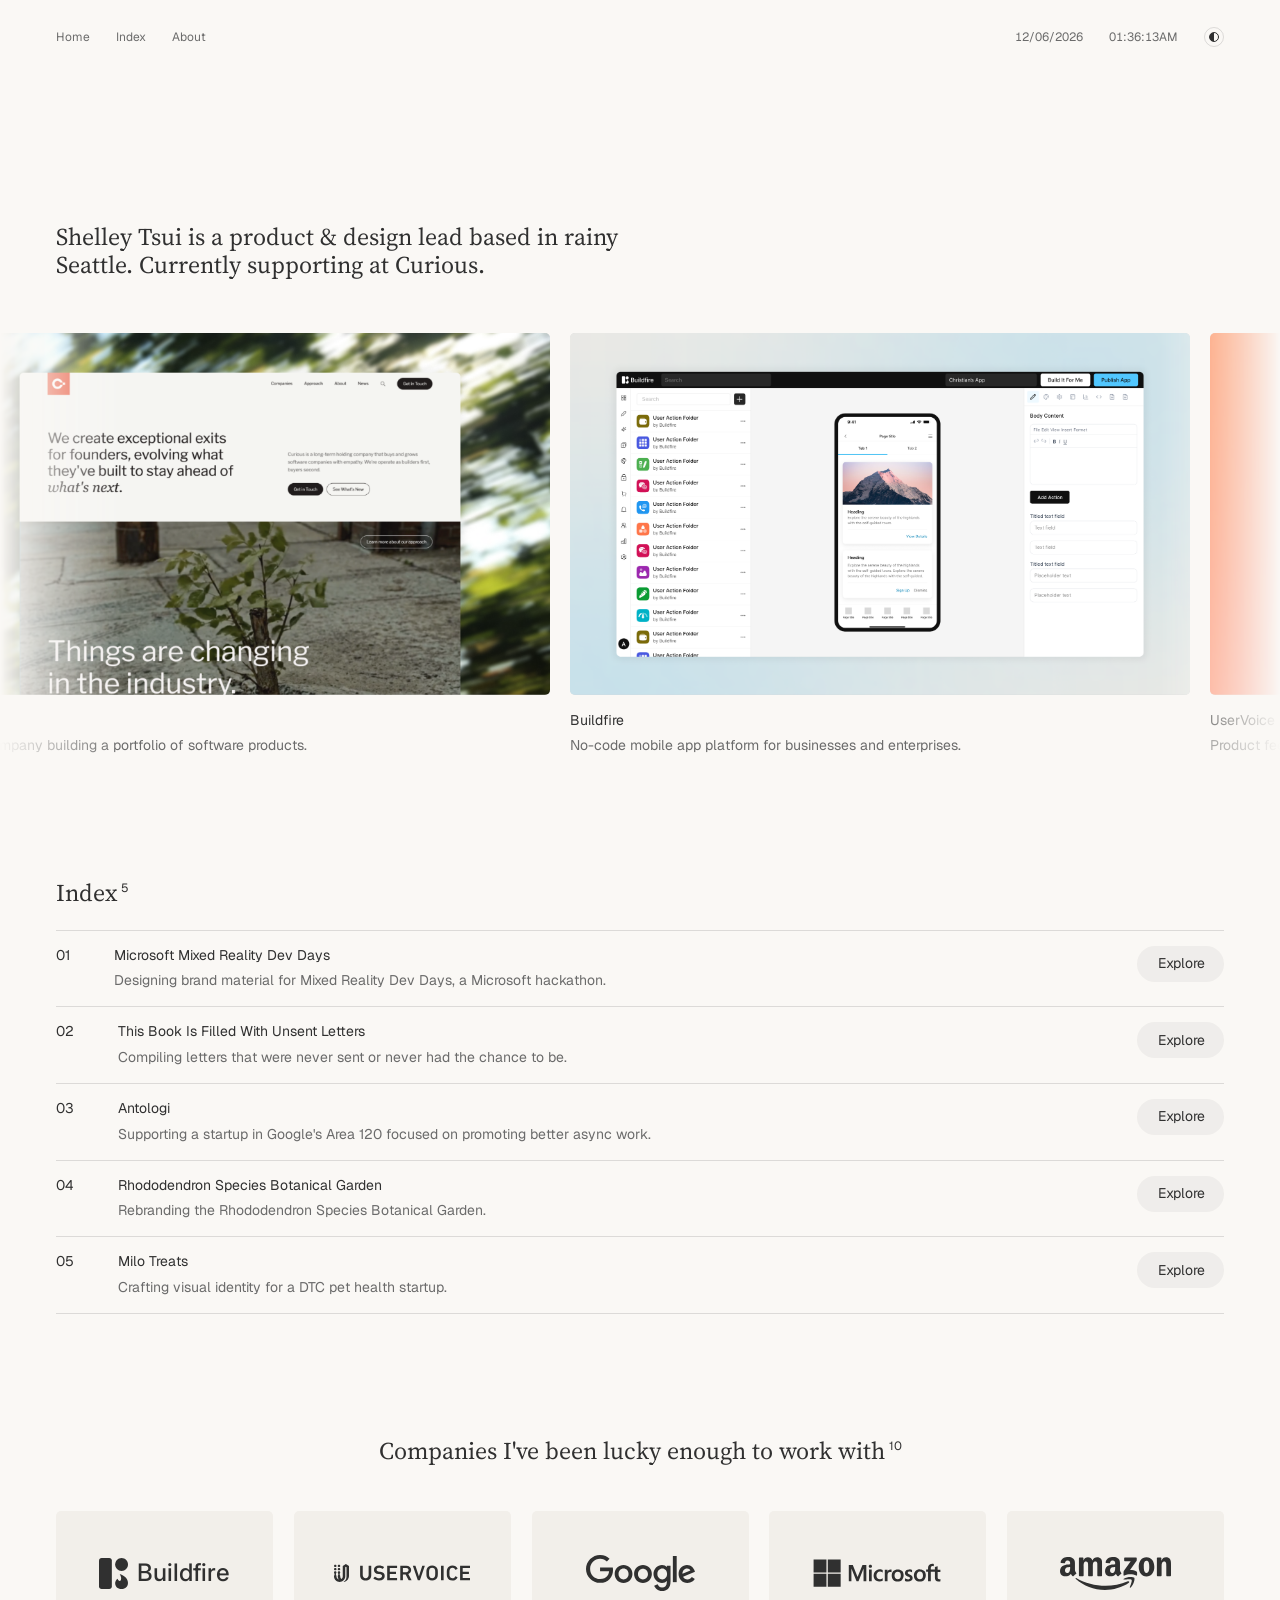
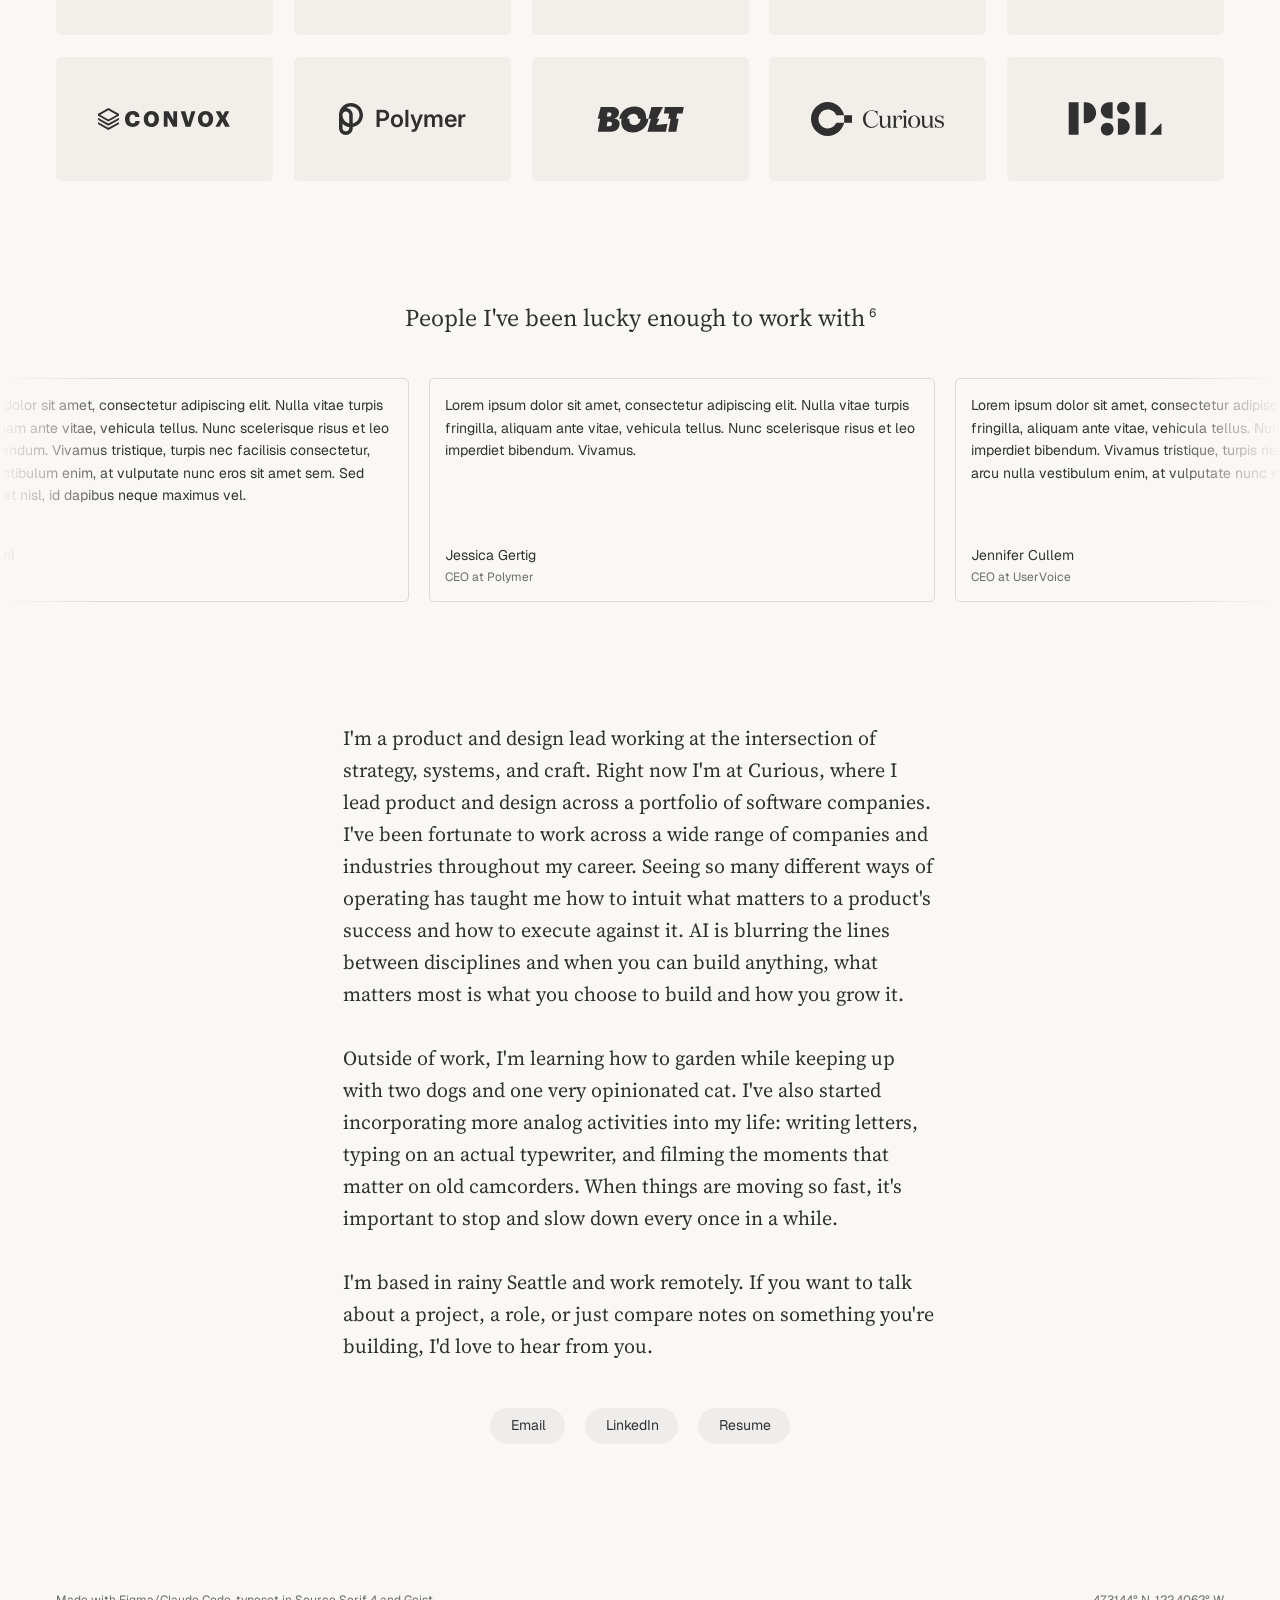
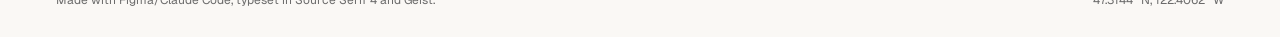
==== commit c42d6a18: "Show project images uncropped; retire the Curious page The Selected work frame was 608:485 while the" ====
--- a/index.html
+++ b/index.html
@@ -43,9 +43,9 @@
           <div class="marquee__track" data-loop>
         <!-- build:featured -->
           <article class="feature">
-            <a href="curious.html" class="feature__link">
+            <div class="feature__link">
               <img class="feature__image" src="images/curious.png" alt="Curious" />
-            </a>
+            </div>
             <div class="meta">
               <h2 class="meta__title">Curious</h2>
               <p class="meta__desc">Holding company building a portfolio of software products.</p>
@@ -104,7 +104,7 @@
                 <h3 class="index__title">Microsoft Mixed Reality Dev Days</h3>
                 <p class="index__desc">Designing brand material for Mixed Reality Dev Days, a Microsoft hackathon.</p>
               </div>
-              <span class="pill-btn pill-btn--inert">Expand</span>
+              <span class="pill-btn pill-btn--inert">Explore</span>
             </div>
           </li>
           <li class="index__item">
@@ -114,7 +114,7 @@
                 <h3 class="index__title">This Book Is Filled With Unsent Letters</h3>
                 <p class="index__desc">Compiling letters that were never sent or never had the chance to be.</p>
               </div>
-              <span class="pill-btn pill-btn--inert">Expand</span>
+              <span class="pill-btn pill-btn--inert">Explore</span>
             </div>
           </li>
           <li class="index__item">
@@ -124,7 +124,7 @@
                 <h3 class="index__title">Antologi</h3>
                 <p class="index__desc">Supporting a startup in Google&#x27;s Area 120 focused on promoting better async work.</p>
               </div>
-              <span class="pill-btn pill-btn--inert">Expand</span>
+              <span class="pill-btn pill-btn--inert">Explore</span>
             </div>
           </li>
           <li class="index__item">
@@ -134,7 +134,7 @@
                 <h3 class="index__title">Rhododendron Species Botanical Garden</h3>
                 <p class="index__desc">Rebranding the Rhododendron Species Botanical Garden.</p>
               </div>
-              <span class="pill-btn pill-btn--inert">Expand</span>
+              <span class="pill-btn pill-btn--inert">Explore</span>
             </div>
           </li>
           <li class="index__item">
@@ -144,7 +144,7 @@
                 <h3 class="index__title">Milo Treats</h3>
                 <p class="index__desc">Crafting visual identity for a DTC pet health startup.</p>
               </div>
-              <span class="pill-btn pill-btn--inert">Expand</span>
+              <span class="pill-btn pill-btn--inert">Explore</span>
             </div>
           </li>
         </ul>
--- a/styles.css
+++ b/styles.css
@@ -336,7 +336,7 @@
   border-radius: var(--radius);
   overflow: hidden;
   background: var(--color-placeholder);
-  aspect-ratio: 608 / 485;
+  aspect-ratio: 1786 / 1041; /* matches the source files, so cover crops nothing */
 }
 
 .feature__image {
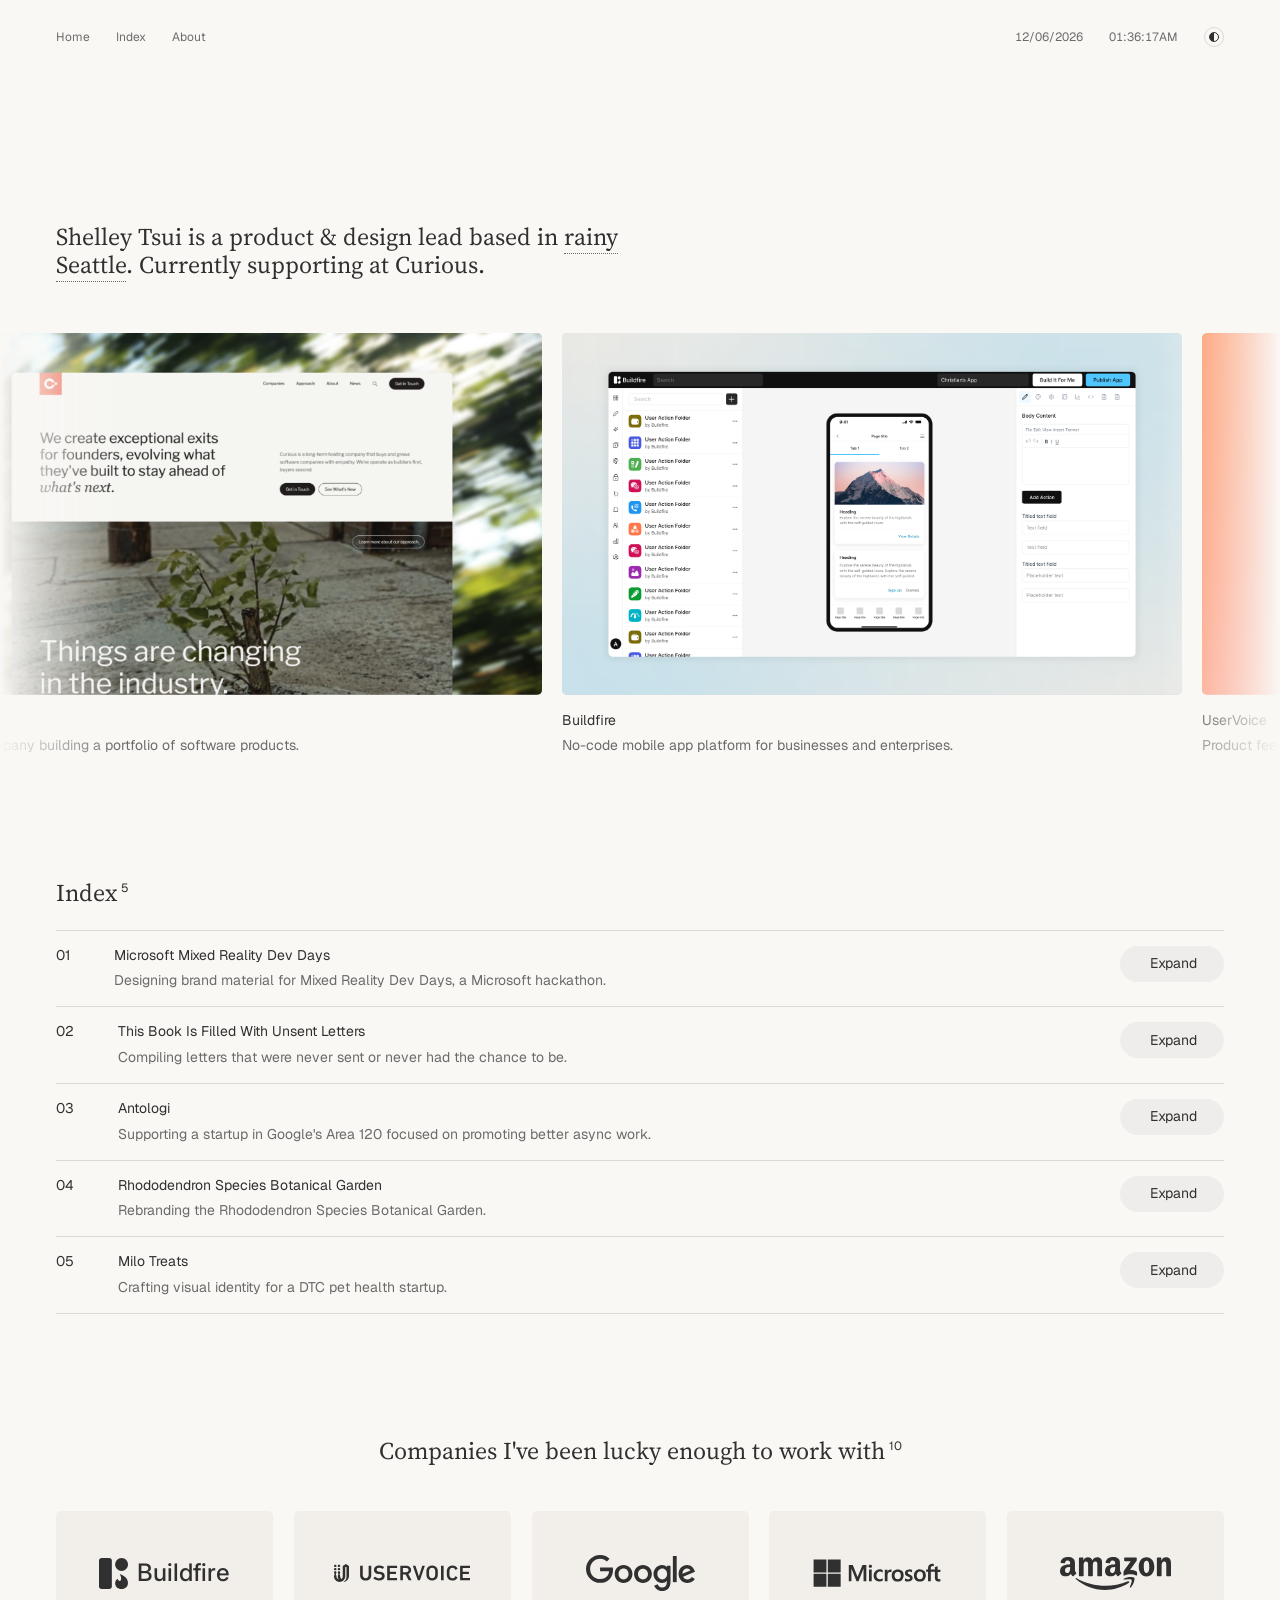
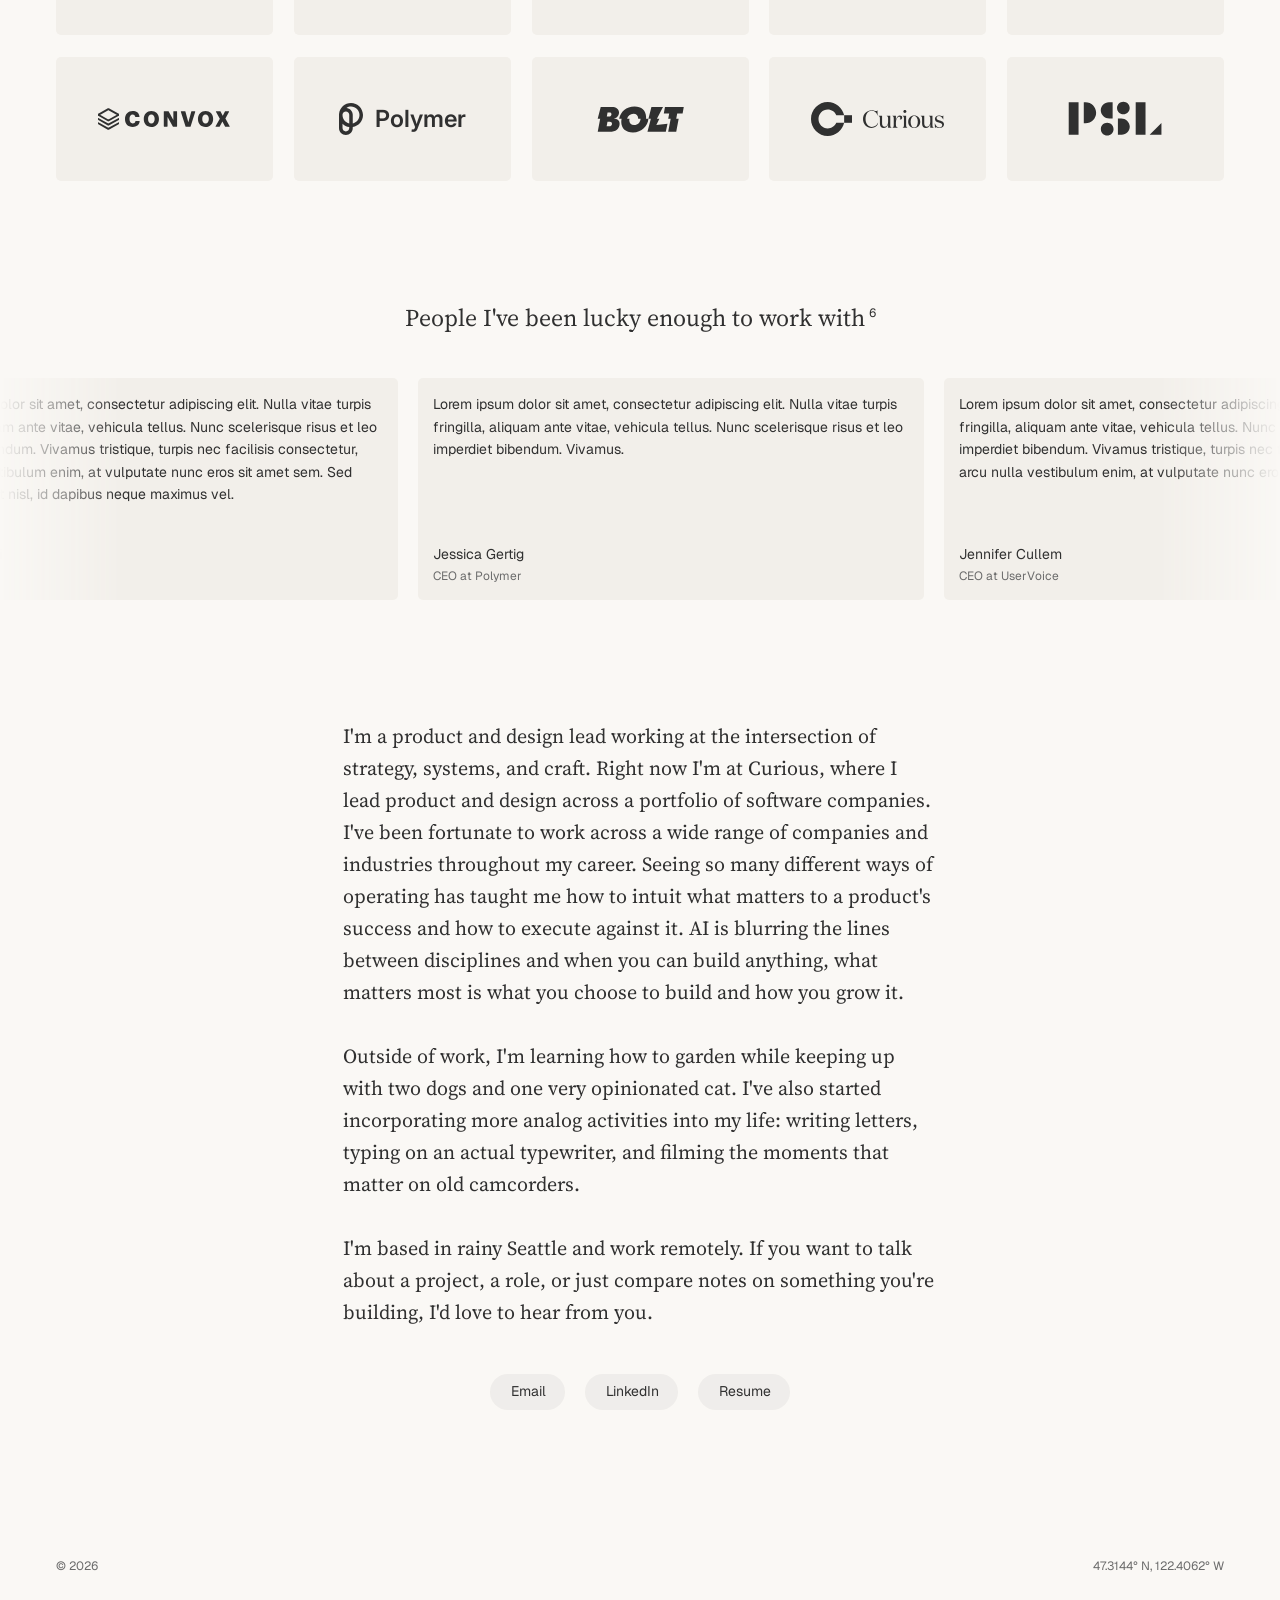
==== commit f823b831: "Expand Index rows into image carousels; add hover rain and a themed favicon - Index pills toggle a d" ====
--- a/index.html
+++ b/index.html
@@ -8,7 +8,12 @@
   <link rel="preconnect" href="https://fonts.googleapis.com" />
   <link rel="preconnect" href="https://fonts.gstatic.com" crossorigin />
   <link href="https://fonts.googleapis.com/css2?family=Geist:wght@400;500&family=Inter:wght@500;600&family=Source+Serif+4:opsz,wght@8..60,400&display=swap" rel="stylesheet" />
-  <link rel="icon" type="image/png" href="images/favicon.png" />
+  <!-- The SVG recolours itself with the OS theme and stays crisp at any size;
+       the PNG pair is the fallback for browsers that will not take an SVG
+       favicon, picked by the same prefers-color-scheme query. -->
+  <link rel="icon" type="image/png" href="images/favicon-light.png" media="(prefers-color-scheme: light)" />
+  <link rel="icon" type="image/png" href="images/favicon-dark.png" media="(prefers-color-scheme: dark)" />
+  <link rel="icon" type="image/svg+xml" href="images/favicon.svg" />
   <link rel="stylesheet" href="styles.css" />
   <script src="theme.js"></script>
 </head>
@@ -32,7 +37,7 @@
   <main>
 
     <section class="hero">
-      <h1 class="hero__text">Shelley Tsui is a product &amp; design lead based in rainy Seattle. Currently supporting at Curious.</h1>
+      <h1 class="hero__text">Shelley Tsui is a product &amp; design lead based in <span class="rain-trigger">rainy Seattle</span>. Currently supporting at Curious.</h1>
     </section>
 
     <div class="sections">
@@ -104,7 +109,14 @@
                 <h3 class="index__title">Microsoft Mixed Reality Dev Days</h3>
                 <p class="index__desc">Designing brand material for Mixed Reality Dev Days, a Microsoft hackathon.</p>
               </div>
-              <span class="pill-btn pill-btn--inert">Explore</span>
+              <button type="button" class="pill-btn index__toggle" aria-expanded="false" aria-controls="panel-mrdd">Expand</button>
+            </div>
+            <div class="index__panel" id="panel-mrdd" inert aria-hidden="true">
+              <div class="index__panel-inner">
+                <div class="index__carousel">
+                  <img class="index__shot" src="images/mrdd.png" alt="" loading="lazy" />
+                </div>
+              </div>
             </div>
           </li>
           <li class="index__item">
@@ -114,7 +126,14 @@
                 <h3 class="index__title">This Book Is Filled With Unsent Letters</h3>
                 <p class="index__desc">Compiling letters that were never sent or never had the chance to be.</p>
               </div>
-              <span class="pill-btn pill-btn--inert">Explore</span>
+              <button type="button" class="pill-btn index__toggle" aria-expanded="false" aria-controls="panel-unsent-letters">Expand</button>
+            </div>
+            <div class="index__panel" id="panel-unsent-letters" inert aria-hidden="true">
+              <div class="index__panel-inner">
+                <div class="index__carousel">
+                  <img class="index__shot" src="images/unsent-letters.png" alt="" loading="lazy" />
+                </div>
+              </div>
             </div>
           </li>
           <li class="index__item">
@@ -124,7 +143,14 @@
                 <h3 class="index__title">Antologi</h3>
                 <p class="index__desc">Supporting a startup in Google&#x27;s Area 120 focused on promoting better async work.</p>
               </div>
-              <span class="pill-btn pill-btn--inert">Explore</span>
+              <button type="button" class="pill-btn index__toggle" aria-expanded="false" aria-controls="panel-antologi">Expand</button>
+            </div>
+            <div class="index__panel" id="panel-antologi" inert aria-hidden="true">
+              <div class="index__panel-inner">
+                <div class="index__carousel">
+                  <img class="index__shot" src="images/antologi.png" alt="" loading="lazy" />
+                </div>
+              </div>
             </div>
           </li>
           <li class="index__item">
@@ -134,7 +160,14 @@
                 <h3 class="index__title">Rhododendron Species Botanical Garden</h3>
                 <p class="index__desc">Rebranding the Rhododendron Species Botanical Garden.</p>
               </div>
-              <span class="pill-btn pill-btn--inert">Explore</span>
+              <button type="button" class="pill-btn index__toggle" aria-expanded="false" aria-controls="panel-rsbg">Expand</button>
+            </div>
+            <div class="index__panel" id="panel-rsbg" inert aria-hidden="true">
+              <div class="index__panel-inner">
+                <div class="index__carousel">
+                  <img class="index__shot" src="images/rsbg.png" alt="" loading="lazy" />
+                </div>
+              </div>
             </div>
           </li>
           <li class="index__item">
@@ -144,7 +177,14 @@
                 <h3 class="index__title">Milo Treats</h3>
                 <p class="index__desc">Crafting visual identity for a DTC pet health startup.</p>
               </div>
-              <span class="pill-btn pill-btn--inert">Explore</span>
+              <button type="button" class="pill-btn index__toggle" aria-expanded="false" aria-controls="panel-milo">Expand</button>
+            </div>
+            <div class="index__panel" id="panel-milo" inert aria-hidden="true">
+              <div class="index__panel-inner">
+                <div class="index__carousel">
+                  <img class="index__shot" src="images/milo.png" alt="" loading="lazy" />
+                </div>
+              </div>
             </div>
           </li>
         </ul>
@@ -280,7 +320,7 @@
       <section id="about" class="about reveal">
         <div class="about__bio">
           <p>I'm a product and design lead working at the intersection of strategy, systems, and craft. Right now I'm at Curious, where I lead product and design across a portfolio of software companies. I've been fortunate to work across a wide range of companies and industries throughout my career. Seeing so many different ways of operating has taught me how to intuit what matters to a product's success and how to execute against it. AI is blurring the lines between disciplines and when you can build anything, what matters most is what you choose to build and how you grow it.</p>
-          <p>Outside of work, I'm learning how to garden while keeping up with two dogs and one very opinionated cat. I've also started incorporating more analog activities into my life: writing letters, typing on an actual typewriter, and filming the moments that matter on old camcorders. When things are moving so fast, it's important to stop and slow down every once in a while.</p>
+          <p>Outside of work, I'm learning how to garden while keeping up with two dogs and one very opinionated cat. I've also started incorporating more analog activities into my life: writing letters, typing on an actual typewriter, and filming the moments that matter on old camcorders.</p>
           <p>I'm based in rainy Seattle and work remotely. If you want to talk about a project, a role, or just compare notes on something you're building, I'd love to hear from you.</p>
         </div>
         <div class="about__links">
@@ -295,7 +335,7 @@
   </main>
 
   <footer class="bar bar--footer">
-    <span>Made with Figma/Claude Code, typeset in Source Serif 4 and Geist.</span>
+    <span>©️ 2026</span>
     <span><a class="bar__link" href="https://parks.wa.gov/find-parks/state-parks/dash-point-state-park"
             target="_blank" rel="noopener" aria-label="Dash Point State Park">47.3144&deg; N, 122.4062&deg; W</a></span>
   </footer>
@@ -442,6 +482,59 @@
     addEventListener('blur', hideTip);
     document.addEventListener('pointerleave', hideTip);
 
+    // Hovering "rainy Seattle" in the hero drizzles over the whole page. The
+    // drops are built once, on first hover, and animate purely in CSS after
+    // that; the layer never takes pointer events.
+    const rainTrigger = document.querySelector('.rain-trigger');
+
+    if (rainTrigger && !reducedMotion.matches) {
+      let rain = null;
+      const rand = (min, max) => min + Math.random() * (max - min);
+
+      function buildRain() {
+        const layer = document.createElement('div');
+        layer.className = 'rain';
+        layer.setAttribute('aria-hidden', 'true');
+
+        for (let i = 0; i < 80; i++) {
+          const drop = document.createElement('span');
+          drop.className = 'rain__drop';
+          // nearer drops are longer, faster and darker, which reads as depth
+          const depth = Math.random();
+          drop.style.setProperty('--x', `${rand(-5, 105)}vw`);
+          drop.style.setProperty('--len', `${rand(14, 28) + depth * 40}px`);
+          drop.style.setProperty('--dur', `${rand(1.5, 2.6) - depth * 0.6}s`);
+          // a negative delay starts each drop mid-fall, so the first frame
+          // already shows a full field rather than a line starting at the top
+          drop.style.setProperty('--delay', `${-rand(0, 3)}s`);
+          drop.style.setProperty('--drift', `${rand(10, 26)}px`);
+          drop.style.setProperty('--alpha', (0.25 + depth * 0.55).toFixed(2));
+          layer.append(drop);
+        }
+
+        document.body.append(layer);
+        return layer;
+      }
+
+      rainTrigger.addEventListener('pointerenter', e => {
+        if (e.pointerType === 'touch') return;
+        if (rain) {
+          rain.classList.add('rain--visible');
+          return;
+        }
+        rain = buildRain();
+        // let the layer paint at opacity 0 first, so it fades in rather than
+        // appearing at full strength on the frame it is added
+        requestAnimationFrame(() => requestAnimationFrame(() => {
+          rain.classList.add('rain--visible');
+        }));
+      });
+
+      rainTrigger.addEventListener('pointerleave', () => {
+        if (rain) rain.classList.remove('rain--visible');
+      });
+    }
+
     const observer = new IntersectionObserver((entries) => {
       entries.forEach(entry => {
         if (entry.isIntersecting) {
@@ -466,6 +559,29 @@
 
     const indexSection = document.querySelector('.index');
     if (indexSection) itemObserver.observe(indexSection);
+
+    // Index rows open into a carousel of that project's images. The panel is
+    // inert while closed, so its images and link stay out of the tab order and
+    // the accessibility tree until it is actually on screen.
+    document.querySelectorAll('.index__toggle').forEach(btn => {
+      const item = btn.closest('.index__item');
+      const panel = document.getElementById(btn.getAttribute('aria-controls'));
+      if (!item || !panel) return;
+
+      btn.addEventListener('click', () => {
+        const open = btn.getAttribute('aria-expanded') === 'true';
+        btn.setAttribute('aria-expanded', String(!open));
+        btn.textContent = open ? 'Expand' : 'Collapse';
+        item.classList.toggle('index__item--open', !open);
+        panel.inert = open;
+        panel.setAttribute('aria-hidden', String(open));
+        // always reopen at the first shot rather than where it was left
+        if (!open) {
+          const carousel = panel.querySelector('.index__carousel');
+          if (carousel) carousel.scrollLeft = 0;
+        }
+      });
+    });
   </script>
 </body>
 </html>
--- a/styles.css
+++ b/styles.css
@@ -18,6 +18,7 @@
   --color-placeholder: #d9d9d9;
   --color-divider: rgba(48, 48, 48, 0.15);
   --color-tile: #f2efea;
+  --color-rain: rgba(48, 48, 48, 0.6);
 
   --font: 'Geist', sans-serif;
   --font-serif: 'Source Serif 4', 'Source Serif Pro', serif;
@@ -45,6 +46,7 @@
   --color-placeholder: #2a2a2a;
   --color-divider: rgba(230, 230, 230, 0.12);
   --color-tile: rgba(230, 230, 230, 0.05);
+  --color-rain: rgba(230, 230, 230, 0.34);
 
   /* force the single-fill marks to pure white, whatever their source colour */
   --logo-filter: brightness(0) invert(1);
@@ -182,7 +184,7 @@
 /* ─── Hero ────────────────────────────────────────────── */
 
 .hero {
-  padding: 200px var(--page-px) 0;
+  padding: 75px var(--page-px) 0;
 }
 
 .hero__text {
@@ -424,6 +426,73 @@
   color: var(--color-text-muted);
 }
 
+/* keeps the pill from resizing as the label swaps Expand <-> Collapse */
+.index__toggle {
+  min-width: 104px;
+}
+
+/* ─── Index drawer ────────────────────────────────────── */
+/* Animating grid-template-rows from 0fr to 1fr opens the panel to whatever
+   height its contents actually need, so nothing here guesses a max-height. */
+
+.index__panel {
+  display: grid;
+  grid-template-rows: 0fr;
+  transition: grid-template-rows 0.45s cubic-bezier(0.4, 0, 0.2, 1);
+}
+
+.index__item--open .index__panel {
+  grid-template-rows: 1fr;
+}
+
+.index__panel-inner {
+  min-height: 0;
+  overflow: hidden;
+}
+
+.index__carousel {
+  display: flex;
+  gap: 12px;
+  overflow-x: auto;
+  overscroll-behavior-x: contain;
+  scroll-snap-type: x proximity;
+  padding-bottom: 20px;
+  scrollbar-width: none;
+  -ms-overflow-style: none;
+}
+
+.index__carousel::-webkit-scrollbar {
+  display: none;
+}
+
+/* fixed height, natural width: the shots stay uncropped whatever their shape.
+   min-width holds a tile's worth of space while a lazy image is still loading */
+.index__shot {
+  height: 180px;
+  width: auto;
+  min-width: 140px;
+  flex-shrink: 0;
+  border-radius: var(--radius);
+  background: var(--color-placeholder);
+  scroll-snap-align: start;
+}
+
+.index__more {
+  display: inline-block;
+  margin-bottom: 20px;
+  font-size: 14px;
+  line-height: 1.5;
+  color: var(--color-text-muted);
+  text-decoration: none;
+  border-bottom: 1px solid var(--color-divider);
+  transition: color 0.15s, border-color 0.15s;
+}
+
+.index__more:hover {
+  color: var(--color-text);
+  border-color: var(--color-text);
+}
+
 /* ─── People / testimonials ───────────────────────────── */
 
 .people {
@@ -447,7 +516,7 @@
   width: 506px;
   flex-shrink: 0;
   padding: 15px;
-  border: 1px solid var(--color-divider);
+  background: var(--color-tile);
   border-radius: var(--radius);
 }
 
@@ -562,6 +631,57 @@
 
 .logo--psl img { width: 100cqw; height: 57.316cqw; }
 
+/* ─── Rain ────────────────────────────────────────────── */
+/* Hovering "rainy Seattle" in the hero drizzles over the page. Decorative
+   only: the layer is inert to the pointer and is never built at all when
+   the reader has asked for reduced motion. */
+
+.rain-trigger {
+  cursor: default;
+  /* the faint rule is what invites the hover; delete it to hide the easter
+     egg completely, the effect itself keeps working either way */
+  border-bottom: 1px dotted var(--color-text-muted);
+  transition: border-color 0.2s ease;
+}
+
+.rain-trigger:hover {
+  border-bottom-color: var(--color-text);
+}
+
+.rain {
+  position: fixed;
+  inset: 0;
+  /* over the page, under the bar (10) and the tooltip (100) */
+  z-index: 5;
+  overflow: hidden;
+  pointer-events: none;
+  opacity: 0;
+  transition: opacity 0.55s ease;
+}
+
+.rain--visible {
+  opacity: 1;
+}
+
+/* every drop is one composited transform: no layout or paint per frame */
+.rain__drop {
+  position: absolute;
+  top: 0;
+  left: var(--x);
+  width: 1px;
+  height: var(--len);
+  border-radius: 1px;
+  background: linear-gradient(to bottom, transparent, var(--color-rain));
+  opacity: var(--alpha);
+  animation: rain-fall var(--dur) linear var(--delay) infinite;
+  will-change: transform;
+}
+
+@keyframes rain-fall {
+  from { transform: translate3d(0, -20vh, 0); }
+  to   { transform: translate3d(var(--drift), 120vh, 0); }
+}
+
 /* ─── Cursor tooltip ──────────────────────────────────── */
 
 .tooltip {
@@ -569,8 +689,12 @@
   top: 0;
   left: 0;
   z-index: 100;
-  /* 260px is the narrowest width at which every blurb still fits on two
+  /* max-content, not the default shrink-to-fit: a fixed box with `left: X`
+     and `right: auto` is otherwise sized against the space left over to its
+     right, so tiles near the right edge got a narrower, taller tooltip.
+     260px is the narrowest width at which every blurb still fits on two
      lines; 272 leaves a little headroom. Widen if the copy gets longer. */
+  width: max-content;
   max-width: min(272px, calc(100vw - 24px));
   padding: 14px 16px;
   border-radius: var(--radius);
@@ -644,6 +768,9 @@
   html { scroll-behavior: auto; }
   .reveal,
   .index__item { opacity: 1; transform: none; transition: none; }
+  .index__panel { transition: none; }
+  .rain { display: none; }
+  .rain-trigger { border-bottom: none; }
 }
 
 /* ─── Responsive ──────────────────────────────────────── */
@@ -766,6 +893,15 @@
     padding-right: 8px;
   }
 
+  .index__shot {
+    height: 132px;
+    min-width: 104px;
+  }
+
+  .index__toggle {
+    min-width: 92px;
+  }
+
   .about__bio {
     font-size: 16px;
   }
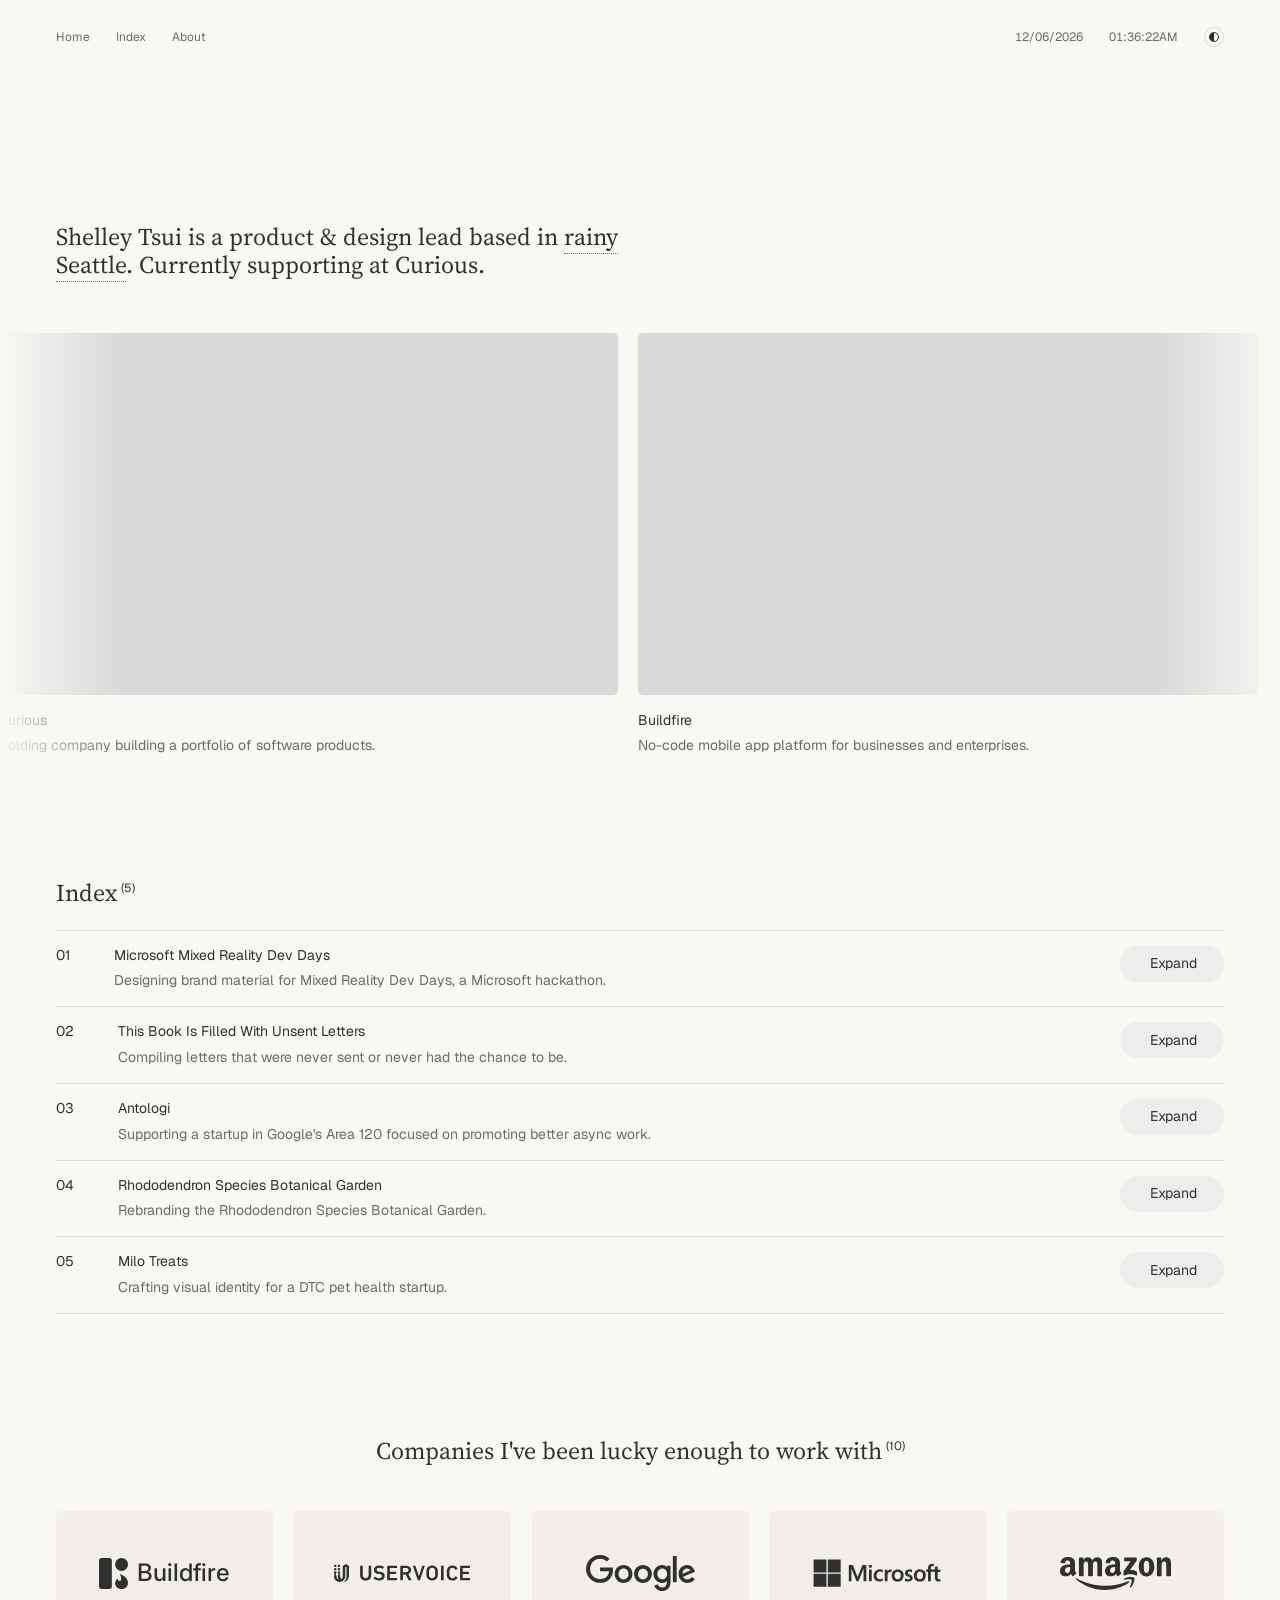
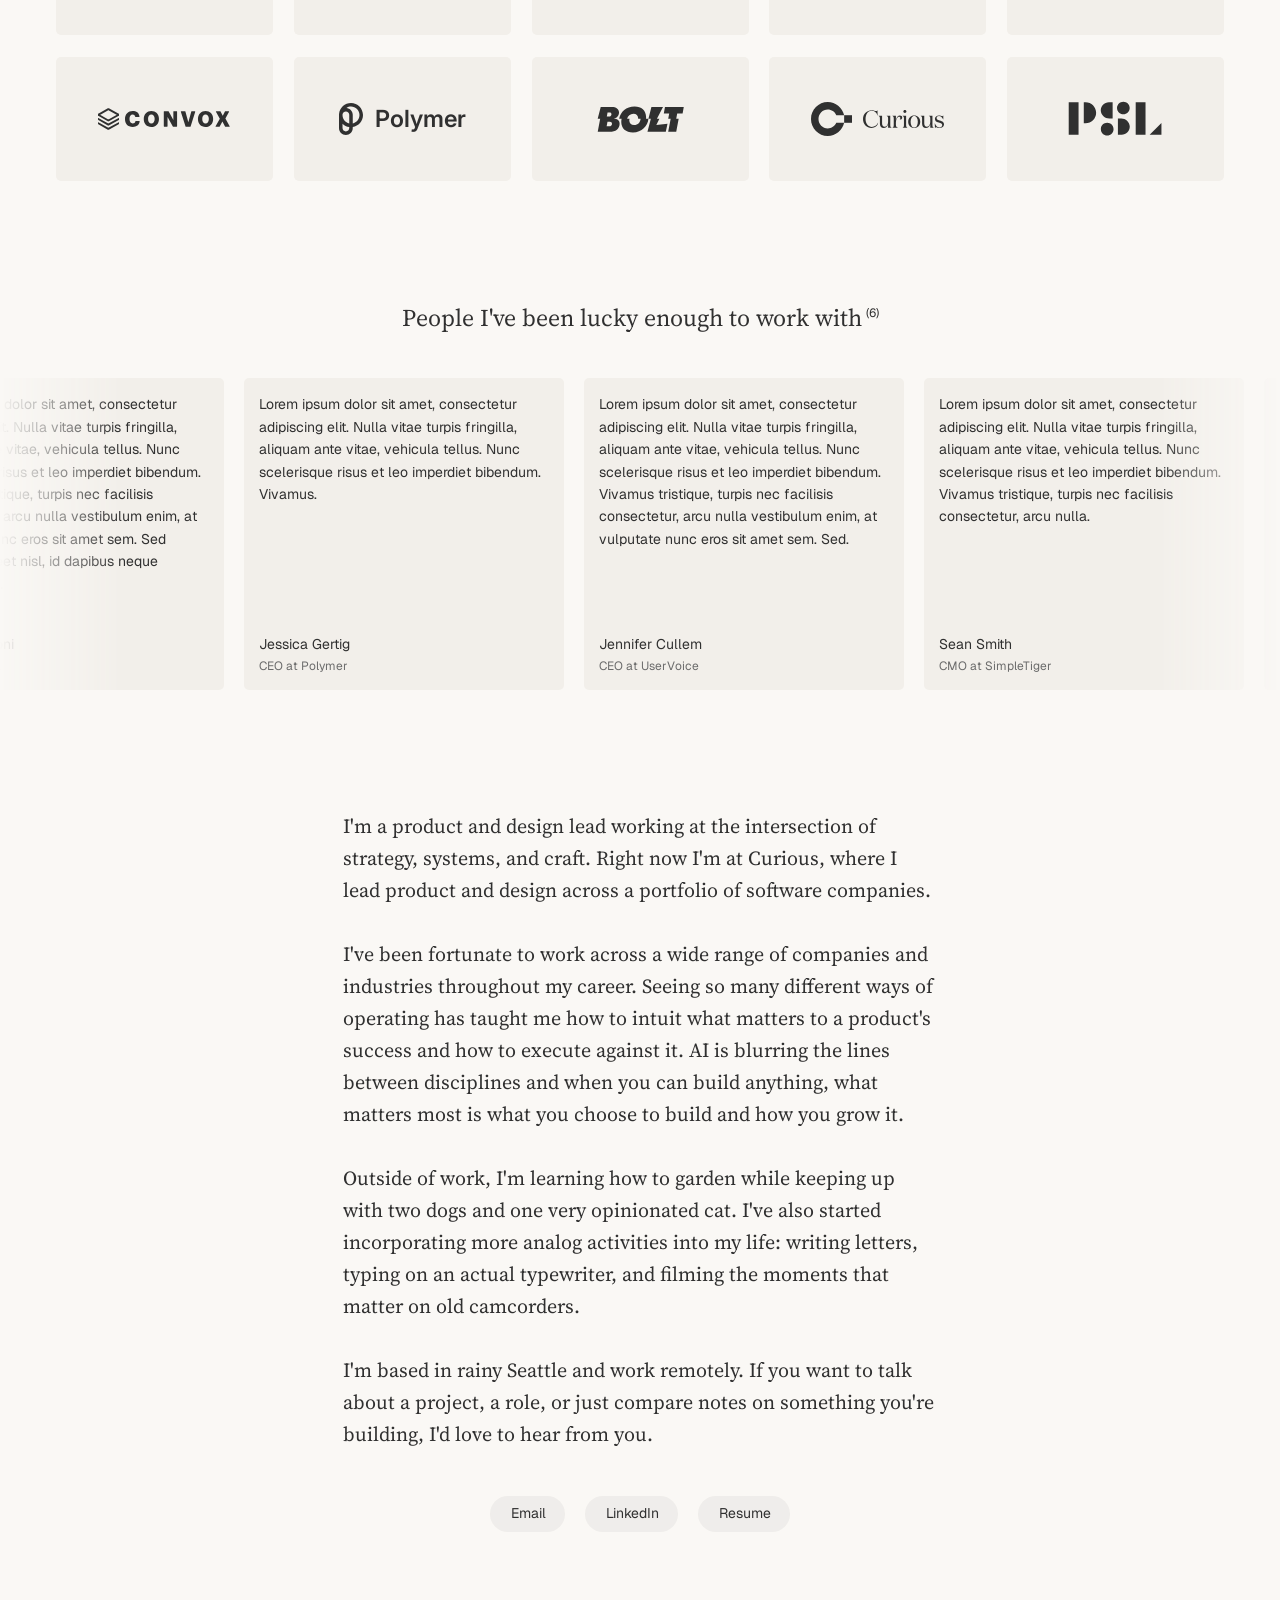
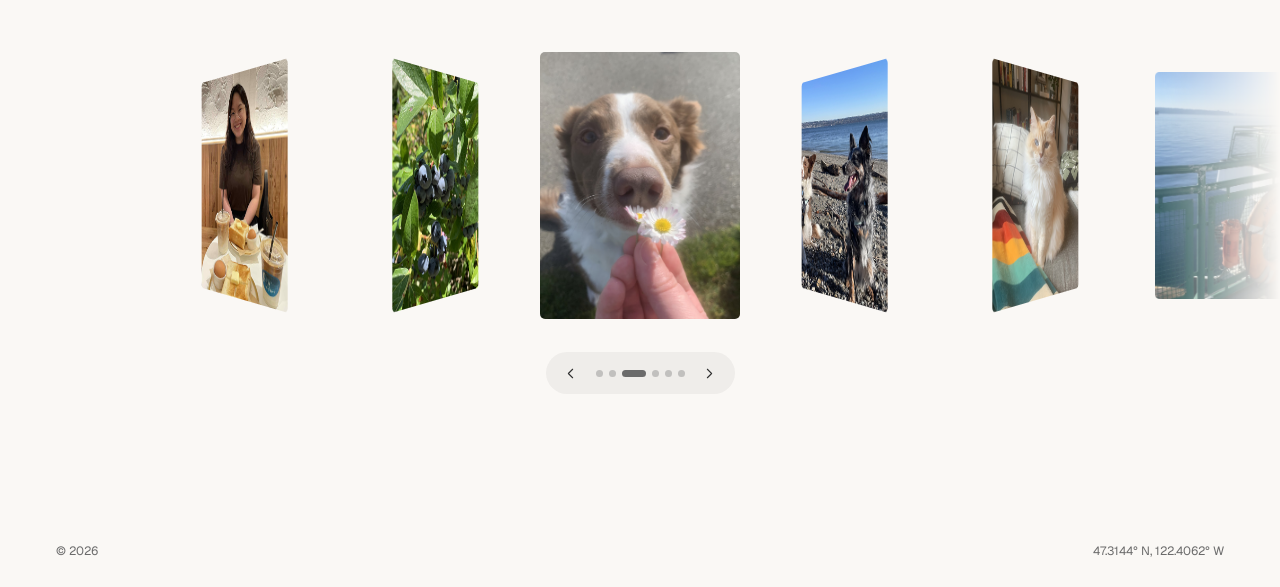
==== commit 31b852ba: "Add a tilted photo carousel; fix the theme-switch flicker - New gallery section between About and th" ====
--- a/index.html
+++ b/index.html
@@ -319,7 +319,8 @@
       <!-- About -->
       <section id="about" class="about reveal">
         <div class="about__bio">
-          <p>I'm a product and design lead working at the intersection of strategy, systems, and craft. Right now I'm at Curious, where I lead product and design across a portfolio of software companies. I've been fortunate to work across a wide range of companies and industries throughout my career. Seeing so many different ways of operating has taught me how to intuit what matters to a product's success and how to execute against it. AI is blurring the lines between disciplines and when you can build anything, what matters most is what you choose to build and how you grow it.</p>
+          <p>I'm a product and design lead working at the intersection of strategy, systems, and craft. Right now I'm at Curious, where I lead product and design across a portfolio of software companies.</p>
+          <p>I've been fortunate to work across a wide range of companies and industries throughout my career. Seeing so many different ways of operating has taught me how to intuit what matters to a product's success and how to execute against it. AI is blurring the lines between disciplines and when you can build anything, what matters most is what you choose to build and how you grow it.</p>
           <p>Outside of work, I'm learning how to garden while keeping up with two dogs and one very opinionated cat. I've also started incorporating more analog activities into my life: writing letters, typing on an actual typewriter, and filming the moments that matter on old camcorders.</p>
           <p>I'm based in rainy Seattle and work remotely. If you want to talk about a project, a role, or just compare notes on something you're building, I'd love to hear from you.</p>
         </div>
@@ -327,6 +328,64 @@
           <a href="mailto:tsuishelley@gmail.com" class="pill-btn">Email</a>
           <a href="https://www.linkedin.com/in/shelley-tsui/" class="pill-btn" target="_blank" rel="noopener">LinkedIn</a>
           <a href="#" class="pill-btn">Resume</a>
+        </div>
+      </section>
+
+      <!-- Outside work ─ a tilted carousel. Each slide carries its own `--i`; the
+           script only ever sets `--active` on the section and CSS derives every
+           card's rotation from the difference. -->
+      <section id="life" class="gallery reveal" aria-roledescription="carousel"
+               aria-label="Photos from outside work" data-start="2">
+        <div class="gallery__stage">
+          <div class="gallery__track">
+          <div class="gallery__slide" style="--i: 0">
+            <div class="gallery__card">
+              <img class="gallery__img" src="images/japan-pic.png" alt="japan" loading="lazy" draggable="false" />
+            </div>
+          </div>
+          <div class="gallery__slide" style="--i: 1">
+            <div class="gallery__card">
+              <img class="gallery__img" src="images/blueberries.png" alt="blueberries on the bush" loading="lazy" draggable="false" />
+            </div>
+          </div>
+          <div class="gallery__slide" style="--i: 2">
+            <div class="gallery__card">
+              <img class="gallery__img" src="images/daisy.png" alt="a dog with a daisy" loading="lazy" draggable="false" />
+            </div>
+          </div>
+          <div class="gallery__slide" style="--i: 3">
+            <div class="gallery__card">
+              <img class="gallery__img" src="images/mei-and-yuna.png" alt="mei and yuna on the beach" loading="lazy" draggable="false" />
+            </div>
+          </div>
+          <div class="gallery__slide" style="--i: 4">
+            <div class="gallery__card">
+              <img class="gallery__img" src="images/totoro.png" alt="totoro" loading="lazy" draggable="false" />
+            </div>
+          </div>
+          <div class="gallery__slide" style="--i: 5">
+            <div class="gallery__card">
+              <img class="gallery__img" src="images/ferry.png" alt="a puget sound ferry" loading="lazy" draggable="false" />
+            </div>
+          </div>
+          </div>
+        </div>
+
+        <div class="gallery__controls">
+          <button type="button" class="gallery__arrow" data-dir="-1" aria-label="Previous photo">
+            <svg viewBox="0 0 24 24" fill="none" stroke="currentColor" stroke-width="1.5" stroke-linecap="round" stroke-linejoin="round" aria-hidden="true"><polyline points="15 18 9 12 15 6" /></svg>
+          </button>
+          <div class="gallery__dots">
+            <button type="button" class="gallery__dot" aria-label="Go to photo 1"></button>
+            <button type="button" class="gallery__dot" aria-label="Go to photo 2"></button>
+            <button type="button" class="gallery__dot" aria-label="Go to photo 3"></button>
+            <button type="button" class="gallery__dot" aria-label="Go to photo 4"></button>
+            <button type="button" class="gallery__dot" aria-label="Go to photo 5"></button>
+            <button type="button" class="gallery__dot" aria-label="Go to photo 6"></button>
+          </div>
+          <button type="button" class="gallery__arrow" data-dir="1" aria-label="Next photo">
+            <svg viewBox="0 0 24 24" fill="none" stroke="currentColor" stroke-width="1.5" stroke-linecap="round" stroke-linejoin="round" aria-hidden="true"><polyline points="9 18 15 12 9 6" /></svg>
+          </button>
         </div>
       </section>
 
@@ -535,6 +594,56 @@
       });
     }
 
+    // Tilted gallery. Everything visual is CSS: the script only clamps the
+    // index, writes `--active`, and marks which slide is the current one.
+    document.querySelectorAll('.gallery').forEach(gallery => {
+      const slides = [...gallery.querySelectorAll('.gallery__slide')];
+      const dots = [...gallery.querySelectorAll('.gallery__dot')];
+      const arrows = [...gallery.querySelectorAll('.gallery__arrow')];
+      if (!slides.length) return;
+
+      let active = -1;
+
+      function show(next) {
+        next = Math.max(0, Math.min(slides.length - 1, next));
+        if (next === active) return;
+        active = next;
+
+        gallery.style.setProperty('--active', active);
+        slides.forEach((slide, i) => {
+          slide.classList.toggle('gallery__slide--active', i === active);
+        });
+        dots.forEach((dot, i) => {
+          dot.classList.toggle('gallery__dot--active', i === active);
+          dot.setAttribute('aria-current', i === active ? 'true' : 'false');
+        });
+        arrows.forEach(arrow => {
+          const dir = Number(arrow.dataset.dir);
+          arrow.disabled = dir < 0 ? active === 0 : active === slides.length - 1;
+        });
+      }
+
+      gallery.addEventListener('click', e => {
+        const arrow = e.target.closest('.gallery__arrow');
+        if (arrow) return show(active + Number(arrow.dataset.dir));
+
+        const dot = e.target.closest('.gallery__dot');
+        if (dot) return show(dots.indexOf(dot));
+
+        // clicking a fanned neighbour brings it to the front
+        const slide = e.target.closest('.gallery__slide');
+        if (slide) show(slides.indexOf(slide));
+      });
+
+      gallery.addEventListener('keydown', e => {
+        if (e.key !== 'ArrowLeft' && e.key !== 'ArrowRight') return;
+        e.preventDefault();
+        show(active + (e.key === 'ArrowLeft' ? -1 : 1));
+      });
+
+      show(Number(gallery.dataset.start) || 0);
+    });
+
     const observer = new IntersectionObserver((entries) => {
       entries.forEach(entry => {
         if (entry.isIntersecting) {
--- a/styles.css
+++ b/styles.css
@@ -55,6 +55,17 @@
   --bar-bg-glass: rgba(20, 20, 20, 0.6);
 }
 
+/* The theme swap has to land in one frame. Anything still transitioning a
+   themed colour would otherwise animate from the old theme's value to the new
+   one while the page behind it changes instantly — most visibly the sticky
+   bar, which reads as a flicker. theme.js holds this class across the swap. */
+:root.theme-switching,
+:root.theme-switching *,
+:root.theme-switching *::before,
+:root.theme-switching *::after {
+  transition: none !important;
+}
+
 [data-theme="dark"] ::selection {
   background: #e6e6e6;
   color: #141414;
@@ -235,6 +246,11 @@
   vertical-align: super;
   margin-left: 4px;
 }
+
+/* brackets live in CSS so every count gets them, including the Index heading
+   that build.py writes */
+.s-title__count::before { content: "("; }
+.s-title__count::after  { content: ")"; }
 
 /* ─── Pill button ─────────────────────────────────────── */
 
@@ -468,9 +484,9 @@
 /* fixed height, natural width: the shots stay uncropped whatever their shape.
    min-width holds a tile's worth of space while a lazy image is still loading */
 .index__shot {
-  height: 180px;
+  height: 280px;
   width: auto;
-  min-width: 140px;
+  min-width: 210px;
   flex-shrink: 0;
   border-radius: var(--radius);
   background: var(--color-placeholder);
@@ -513,7 +529,7 @@
   display: flex;
   flex-direction: column;
   gap: 40px;
-  width: 506px;
+  width: 320px;
   flex-shrink: 0;
   padding: 15px;
   background: var(--color-tile);
@@ -680,6 +696,141 @@
 @keyframes rain-fall {
   from { transform: translate3d(0, -20vh, 0); }
   to   { transform: translate3d(var(--drift), 120vh, 0); }
+}
+
+/* ─── Tilted gallery ──────────────────────────────────── */
+/* A fanned carousel: the stage is exactly one card wide, so its neighbours
+   spill outside it and are clipped at the page edge. The script sets only
+   `--active` on the section; each slide's own `--i` does the rest, so moving
+   the carousel is a single custom property write and CSS animates the lot. */
+
+.gallery {
+  --slide-w: 200px;
+  --fan: 60deg;
+  display: flex;
+  flex-direction: column;
+  align-items: center;
+  gap: 34px;
+  /* full-bleed so the fan is cut off by the page edge, never mid-card, and
+     the spilling neighbours can't widen the document */
+  margin-inline: calc(var(--page-px) * -1);
+  padding-inline: var(--page-px);
+  overflow: hidden;
+  /* same linear fade the marquees use, so the fan dissolves at the page edge
+     instead of being cut off by the overflow clip */
+  --gallery-fade: 120px;
+  -webkit-mask-image: linear-gradient(to right, transparent, #000 var(--gallery-fade), #000 calc(100% - var(--gallery-fade)), transparent);
+          mask-image: linear-gradient(to right, transparent, #000 var(--gallery-fade), #000 calc(100% - var(--gallery-fade)), transparent);
+}
+
+.gallery__stage {
+  width: var(--slide-w);
+}
+
+.gallery__track {
+  display: flex;
+  width: max-content;
+  transform: translateX(calc(var(--active, 0) * var(--slide-w) * -1));
+  transition: transform 0.8s cubic-bezier(0.34, 1.2, 0.64, 1);
+}
+
+/* perspective sits on the slide, not the track, so every card turns about its
+   own vanishing point and the fan stays even across the row */
+.gallery__slide {
+  flex: 0 0 var(--slide-w);
+  perspective: 800px;
+}
+
+.gallery__card {
+  cursor: pointer;
+  transform: rotateY(calc((var(--active, 0) - var(--i)) * var(--fan)));
+  scale: 0.85;
+  transition: transform 1s cubic-bezier(0.34, 1.1, 0.64, 1),
+              scale 1s cubic-bezier(0.34, 1.1, 0.64, 1);
+  will-change: transform, scale;
+}
+
+.gallery__slide--active .gallery__card {
+  scale: 1;
+  cursor: default;
+}
+
+.gallery__img {
+  width: var(--slide-w);
+  aspect-ratio: 3 / 4;
+  object-fit: cover;
+  border-radius: var(--radius);
+  background: var(--color-placeholder);
+  user-select: none;
+}
+
+/* the control pill reuses the bar's frosted plate */
+.gallery__controls {
+  display: flex;
+  align-items: center;
+  gap: 10px;
+  padding: 6px 10px;
+  border-radius: 100px;
+  background: var(--color-pill-bg);
+  -webkit-backdrop-filter: saturate(180%) blur(20px);
+          backdrop-filter: saturate(180%) blur(20px);
+}
+
+.gallery__arrow {
+  display: grid;
+  place-items: center;
+  width: 30px;
+  height: 30px;
+  padding: 0;
+  border: none;
+  border-radius: 50%;
+  background: none;
+  color: var(--color-text);
+  cursor: pointer;
+  transition: background 0.15s, opacity 0.15s;
+}
+
+.gallery__arrow svg {
+  width: 17px;
+  height: 17px;
+}
+
+.gallery__arrow:hover:not(:disabled) {
+  background: var(--color-pill-bg-hover);
+}
+
+.gallery__arrow:disabled {
+  opacity: 0.25;
+  cursor: default;
+}
+
+.gallery__dots {
+  display: flex;
+  align-items: center;
+  justify-content: center;
+  gap: 6px;
+}
+
+.gallery__dot {
+  width: 7px;
+  height: 7px;
+  padding: 0;
+  border: none;
+  border-radius: 100px;
+  background: var(--color-text-muted);
+  opacity: 0.35;
+  cursor: pointer;
+  transition: width 0.3s ease, opacity 0.3s ease;
+}
+
+.gallery__dot--active {
+  width: 24px;
+  opacity: 1;
+}
+
+@media (prefers-reduced-motion: reduce) {
+  .gallery__track,
+  .gallery__card { transition: none; }
 }
 
 /* ─── Cursor tooltip ──────────────────────────────────── */
@@ -813,7 +964,7 @@
   }
 
   .quote {
-    width: 440px;
+    width: 290px;
   }
 
   .index__row {
@@ -894,8 +1045,14 @@
   }
 
   .index__shot {
-    height: 132px;
-    min-width: 104px;
+    height: 190px;
+    min-width: 140px;
+  }
+
+  .gallery {
+    --slide-w: 130px;
+    --gallery-fade: 48px;
+    gap: 26px;
   }
 
   .index__toggle {
